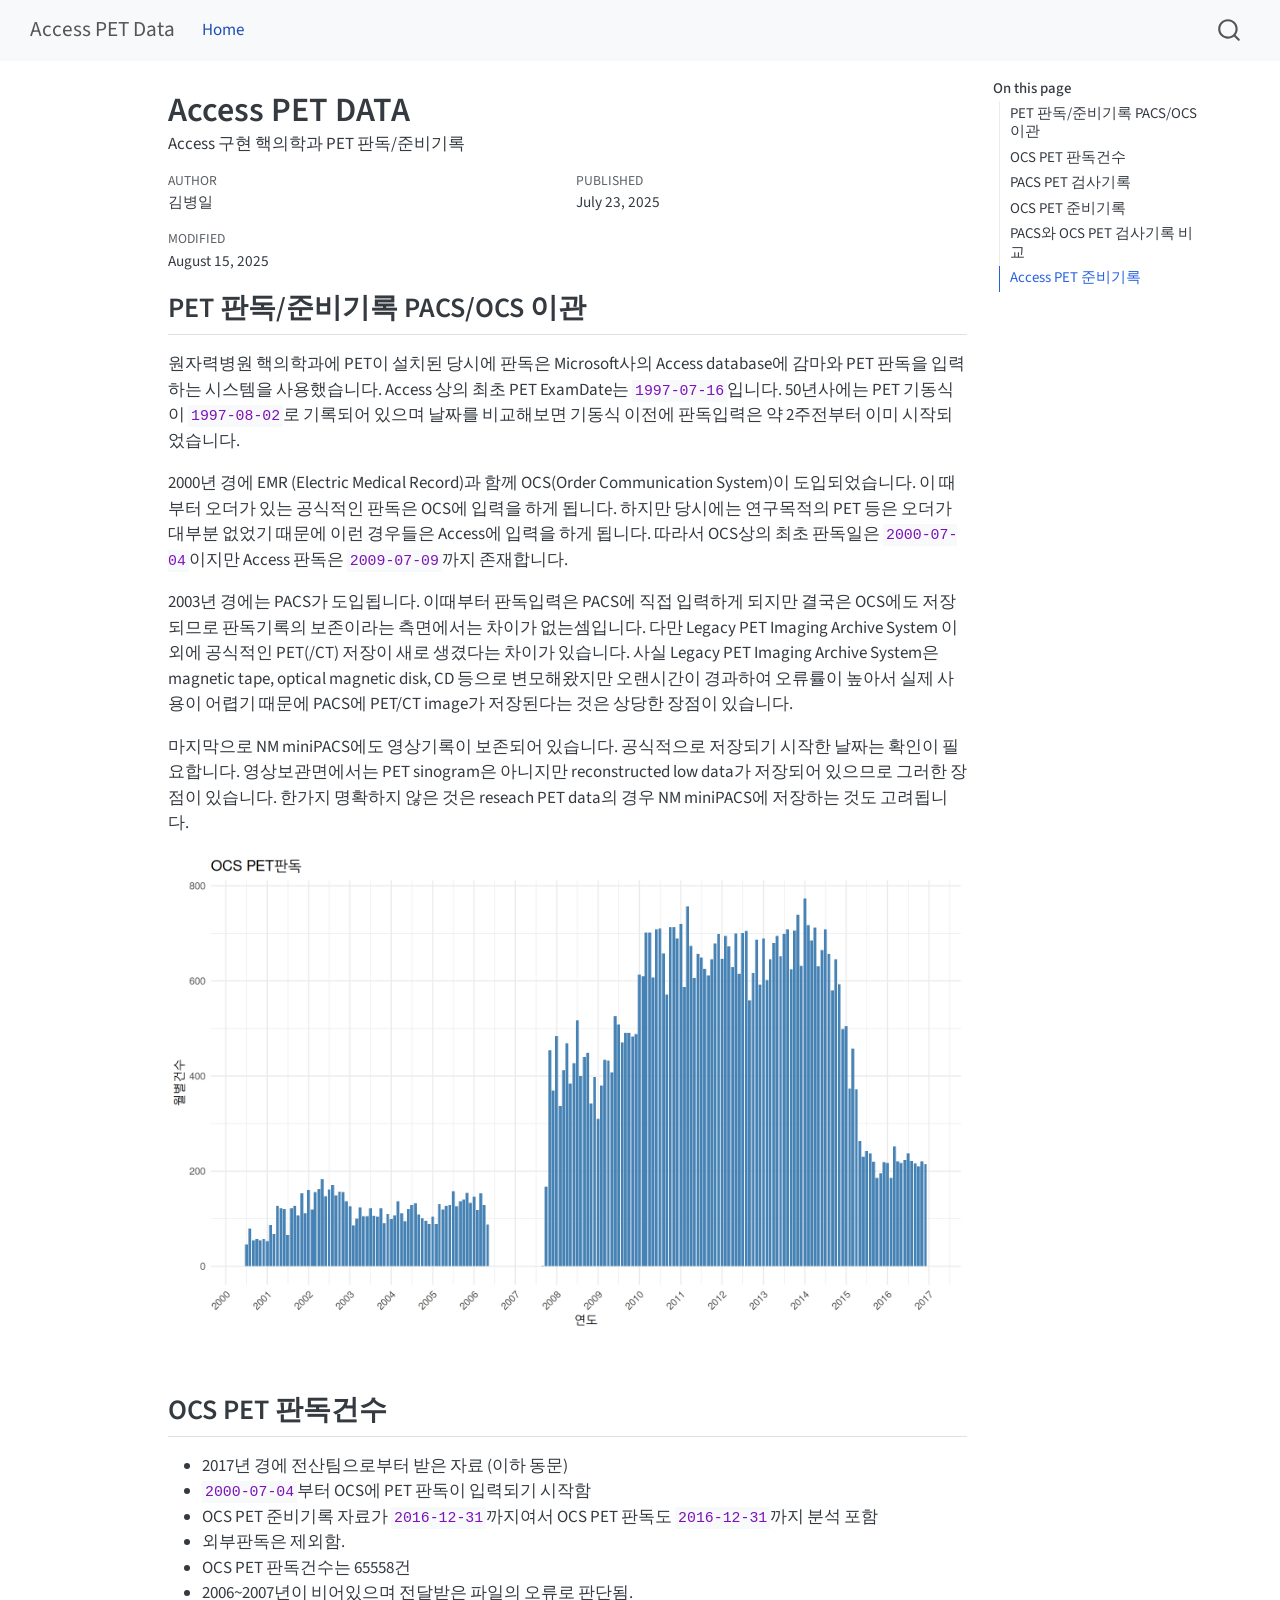
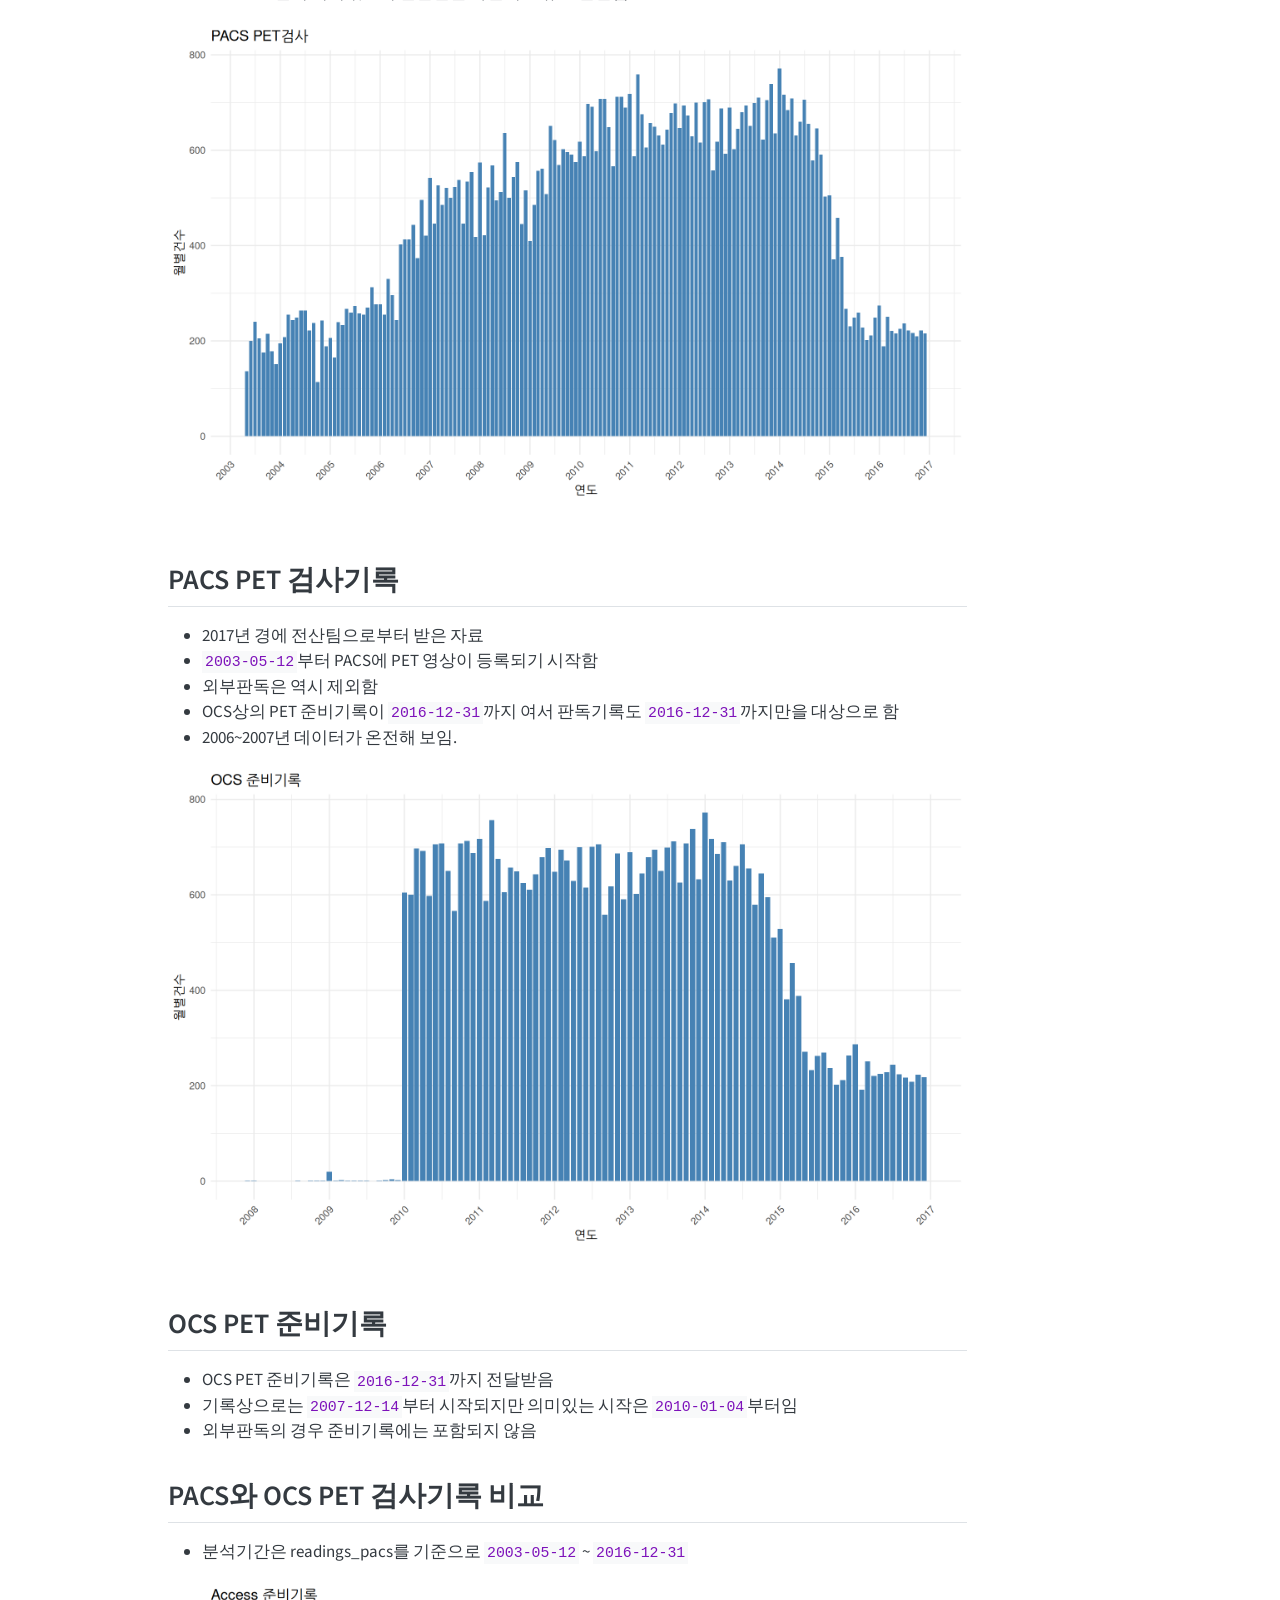
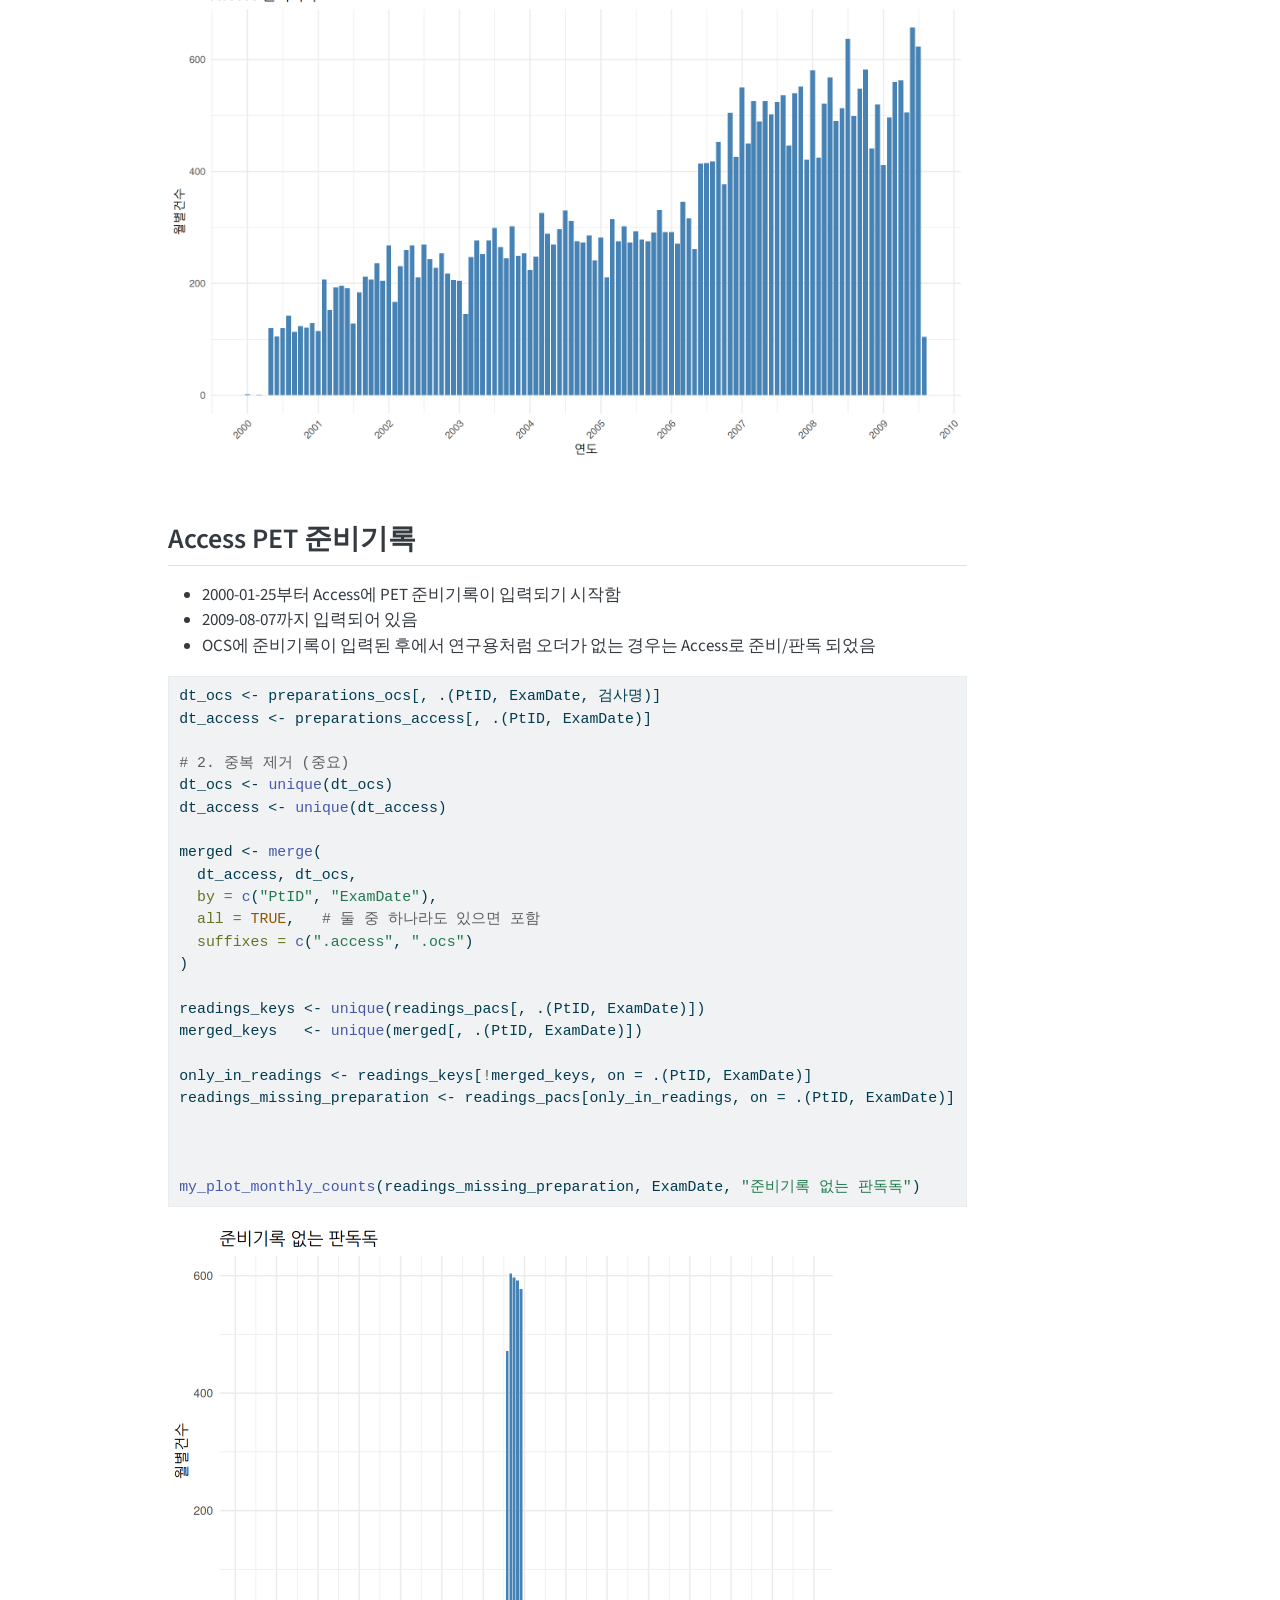
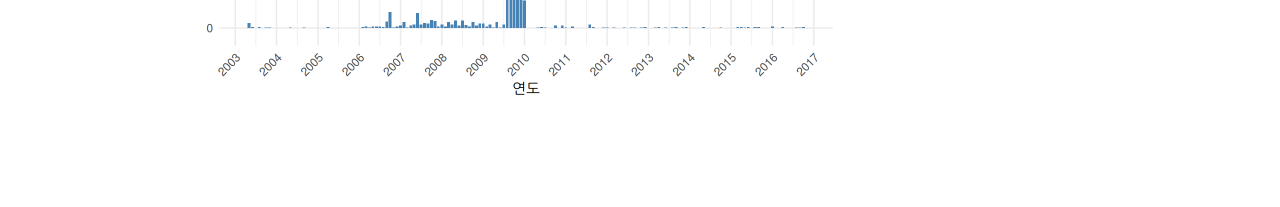
==== docs/index.html @ 3cc5d5ca "docs" ====
<!DOCTYPE html>
<html xmlns="http://www.w3.org/1999/xhtml" lang="en" xml:lang="en"><head>

<meta charset="utf-8">
<meta name="generator" content="quarto-1.7.32">

<meta name="viewport" content="width=device-width, initial-scale=1.0, user-scalable=yes">

<meta name="author" content="김병일">
<meta name="dcterms.date" content="2025-07-23">
<meta name="description" content="Access 구현 핵의학과 PET 판독/준비기록">

<title>Access PET DATA – Access PET Data</title>
<style>
code{white-space: pre-wrap;}
span.smallcaps{font-variant: small-caps;}
div.columns{display: flex; gap: min(4vw, 1.5em);}
div.column{flex: auto; overflow-x: auto;}
div.hanging-indent{margin-left: 1.5em; text-indent: -1.5em;}
ul.task-list{list-style: none;}
ul.task-list li input[type="checkbox"] {
  width: 0.8em;
  margin: 0 0.8em 0.2em -1em; /* quarto-specific, see https://github.com/quarto-dev/quarto-cli/issues/4556 */ 
  vertical-align: middle;
}
/* CSS for syntax highlighting */
html { -webkit-text-size-adjust: 100%; }
pre > code.sourceCode { white-space: pre; position: relative; }
pre > code.sourceCode > span { display: inline-block; line-height: 1.25; }
pre > code.sourceCode > span:empty { height: 1.2em; }
.sourceCode { overflow: visible; }
code.sourceCode > span { color: inherit; text-decoration: inherit; }
div.sourceCode { margin: 1em 0; }
pre.sourceCode { margin: 0; }
@media screen {
div.sourceCode { overflow: auto; }
}
@media print {
pre > code.sourceCode { white-space: pre-wrap; }
pre > code.sourceCode > span { text-indent: -5em; padding-left: 5em; }
}
pre.numberSource code
  { counter-reset: source-line 0; }
pre.numberSource code > span
  { position: relative; left: -4em; counter-increment: source-line; }
pre.numberSource code > span > a:first-child::before
  { content: counter(source-line);
    position: relative; left: -1em; text-align: right; vertical-align: baseline;
    border: none; display: inline-block;
    -webkit-touch-callout: none; -webkit-user-select: none;
    -khtml-user-select: none; -moz-user-select: none;
    -ms-user-select: none; user-select: none;
    padding: 0 4px; width: 4em;
  }
pre.numberSource { margin-left: 3em;  padding-left: 4px; }
div.sourceCode
  {   }
@media screen {
pre > code.sourceCode > span > a:first-child::before { text-decoration: underline; }
}
</style>


<script src="site_libs/quarto-nav/quarto-nav.js"></script>
<script src="site_libs/quarto-nav/headroom.min.js"></script>
<script src="site_libs/clipboard/clipboard.min.js"></script>
<script src="site_libs/quarto-search/autocomplete.umd.js"></script>
<script src="site_libs/quarto-search/fuse.min.js"></script>
<script src="site_libs/quarto-search/quarto-search.js"></script>
<meta name="quarto:offset" content="./">
<script src="site_libs/quarto-html/quarto.js" type="module"></script>
<script src="site_libs/quarto-html/tabsets/tabsets.js" type="module"></script>
<script src="site_libs/quarto-html/popper.min.js"></script>
<script src="site_libs/quarto-html/tippy.umd.min.js"></script>
<script src="site_libs/quarto-html/anchor.min.js"></script>
<link href="site_libs/quarto-html/tippy.css" rel="stylesheet">
<link href="site_libs/quarto-html/quarto-syntax-highlighting-37eea08aefeeee20ff55810ff984fec1.css" rel="stylesheet" id="quarto-text-highlighting-styles">
<script src="site_libs/bootstrap/bootstrap.min.js"></script>
<link href="site_libs/bootstrap/bootstrap-icons.css" rel="stylesheet">
<link href="site_libs/bootstrap/bootstrap-982b584ddbe2e4eb8abcc9b342571f64.min.css" rel="stylesheet" append-hash="true" id="quarto-bootstrap" data-mode="light">
<script id="quarto-search-options" type="application/json">{
  "location": "navbar",
  "copy-button": false,
  "collapse-after": 3,
  "panel-placement": "end",
  "type": "overlay",
  "limit": 50,
  "keyboard-shortcut": [
    "f",
    "/",
    "s"
  ],
  "show-item-context": false,
  "language": {
    "search-no-results-text": "No results",
    "search-matching-documents-text": "matching documents",
    "search-copy-link-title": "Copy link to search",
    "search-hide-matches-text": "Hide additional matches",
    "search-more-match-text": "more match in this document",
    "search-more-matches-text": "more matches in this document",
    "search-clear-button-title": "Clear",
    "search-text-placeholder": "",
    "search-detached-cancel-button-title": "Cancel",
    "search-submit-button-title": "Submit",
    "search-label": "Search"
  }
}</script>


<link rel="stylesheet" href="styles.css">
</head>

<body class="nav-fixed quarto-light">

<div id="quarto-search-results"></div>
  <header id="quarto-header" class="headroom fixed-top">
    <nav class="navbar navbar-expand-lg " data-bs-theme="dark">
      <div class="navbar-container container-fluid">
      <div class="navbar-brand-container mx-auto">
    <a class="navbar-brand" href="./index.html">
    <span class="navbar-title">Access PET Data</span>
    </a>
  </div>
            <div id="quarto-search" class="" title="Search"></div>
          <button class="navbar-toggler" type="button" data-bs-toggle="collapse" data-bs-target="#navbarCollapse" aria-controls="navbarCollapse" role="menu" aria-expanded="false" aria-label="Toggle navigation" onclick="if (window.quartoToggleHeadroom) { window.quartoToggleHeadroom(); }">
  <span class="navbar-toggler-icon"></span>
</button>
          <div class="collapse navbar-collapse" id="navbarCollapse">
            <ul class="navbar-nav navbar-nav-scroll me-auto">
  <li class="nav-item">
    <a class="nav-link active" href="./index.html" aria-current="page"> 
<span class="menu-text">Home</span></a>
  </li>  
</ul>
          </div> <!-- /navcollapse -->
            <div class="quarto-navbar-tools">
</div>
      </div> <!-- /container-fluid -->
    </nav>
</header>
<!-- content -->
<div id="quarto-content" class="quarto-container page-columns page-rows-contents page-layout-article page-navbar">
<!-- sidebar -->
<!-- margin-sidebar -->
    <div id="quarto-margin-sidebar" class="sidebar margin-sidebar">
        <nav id="TOC" role="doc-toc" class="toc-active">
    <h2 id="toc-title">On this page</h2>
   
  <ul>
  <li><a href="#pet-판독준비기록-pacsocs-이관" id="toc-pet-판독준비기록-pacsocs-이관" class="nav-link active" data-scroll-target="#pet-판독준비기록-pacsocs-이관">PET 판독/준비기록 PACS/OCS 이관</a></li>
  <li><a href="#ocs-pet-판독건수" id="toc-ocs-pet-판독건수" class="nav-link" data-scroll-target="#ocs-pet-판독건수">OCS PET 판독건수</a></li>
  <li><a href="#pacs-pet-검사기록" id="toc-pacs-pet-검사기록" class="nav-link" data-scroll-target="#pacs-pet-검사기록">PACS PET 검사기록</a></li>
  <li><a href="#ocs-pet-준비기록" id="toc-ocs-pet-준비기록" class="nav-link" data-scroll-target="#ocs-pet-준비기록">OCS PET 준비기록</a></li>
  <li><a href="#pacs와-ocs-pet-검사기록-비교" id="toc-pacs와-ocs-pet-검사기록-비교" class="nav-link" data-scroll-target="#pacs와-ocs-pet-검사기록-비교">PACS와 OCS PET 검사기록 비교</a></li>
  <li><a href="#access-pet-준비기록" id="toc-access-pet-준비기록" class="nav-link" data-scroll-target="#access-pet-준비기록">Access PET 준비기록</a></li>
  </ul>
</nav>
    </div>
<!-- main -->
<main class="content" id="quarto-document-content">

<header id="title-block-header" class="quarto-title-block default">
<div class="quarto-title">
<h1 class="title">Access PET DATA</h1>
</div>

<div>
  <div class="description">
    Access 구현 핵의학과 PET 판독/준비기록
  </div>
</div>


<div class="quarto-title-meta">

    <div>
    <div class="quarto-title-meta-heading">Author</div>
    <div class="quarto-title-meta-contents">
             <p>김병일 </p>
          </div>
  </div>
    
    <div>
    <div class="quarto-title-meta-heading">Published</div>
    <div class="quarto-title-meta-contents">
      <p class="date">July 23, 2025</p>
    </div>
  </div>
  
    <div>
    <div class="quarto-title-meta-heading">Modified</div>
    <div class="quarto-title-meta-contents">
      <p class="date-modified">August 15, 2025</p>
    </div>
  </div>
    
  </div>
  


</header>


<section id="pet-판독준비기록-pacsocs-이관" class="level2">
<h2 class="anchored" data-anchor-id="pet-판독준비기록-pacsocs-이관">PET 판독/준비기록 PACS/OCS 이관</h2>
<p>원자력병원 핵의학과에 PET이 설치된 당시에 판독은 Microsoft사의 Access database에 감마와 PET 판독을 입력하는 시스템을 사용했습니다. Access 상의 최초 PET ExamDate는 <code>1997-07-16</code>입니다. 50년사에는 PET 기동식이 <code>1997-08-02</code>로 기록되어 있으며 날짜를 비교해보면 기동식 이전에 판독입력은 약 2주전부터 이미 시작되었습니다.</p>
<p>2000년 경에 EMR (Electric Medical Record)과 함께 OCS(Order Communication System)이 도입되었습니다. 이 때부터 오더가 있는 공식적인 판독은 OCS에 입력을 하게 됩니다. 하지만 당시에는 연구목적의 PET 등은 오더가 대부분 없었기 때문에 이런 경우들은 Access에 입력을 하게 됩니다. 따라서 OCS상의 최초 판독일은 <code>2000-07-04</code>이지만 Access 판독은 <code>2009-07-09</code>까지 존재합니다.</p>
<p>2003년 경에는 PACS가 도입됩니다. 이때부터 판독입력은 PACS에 직접 입력하게 되지만 결국은 OCS에도 저장되므로 판독기록의 보존이라는 측면에서는 차이가 없는셈입니다. 다만 Legacy PET Imaging Archive System 이외에 공식적인 PET(/CT) 저장이 새로 생겼다는 차이가 있습니다. 사실 Legacy PET Imaging Archive System은 magnetic tape, optical magnetic disk, CD 등으로 변모해왔지만 오랜시간이 경과하여 오류률이 높아서 실제 사용이 어렵기 때문에 PACS에 PET/CT image가 저장된다는 것은 상당한 장점이 있습니다.</p>
<p>마지막으로 NM miniPACS에도 영상기록이 보존되어 있습니다. 공식적으로 저장되기 시작한 날짜는 확인이 필요합니다. 영상보관면에서는 PET sinogram은 아니지만 reconstructed low data가 저장되어 있으므로 그러한 장점이 있습니다. 한가지 명확하지 않은 것은 reseach PET data의 경우 NM miniPACS에 저장하는 것도 고려됩니다.</p>
<div class="cell">
<div class="cell-output-display">
<div>
<figure class="figure">
<p><img src="index_files/figure-html/ocs-pet-readings-1.png" class="img-fluid figure-img" width="960"></p>
</figure>
</div>
</div>
</div>
</section>
<section id="ocs-pet-판독건수" class="level2">
<h2 class="anchored" data-anchor-id="ocs-pet-판독건수">OCS PET 판독건수</h2>
<ul>
<li>2017년 경에 전산팀으로부터 받은 자료 (이하 동문)</li>
<li><code>2000-07-04</code>부터 OCS에 PET 판독이 입력되기 시작함</li>
<li>OCS PET 준비기록 자료가 <code>2016-12-31</code>까지여서 OCS PET 판독도 <code>2016-12-31</code>까지 분석 포함</li>
<li>외부판독은 제외함.</li>
<li>OCS PET 판독건수는 65558건</li>
<li>2006~2007년이 비어있으며 전달받은 파일의 오류로 판단됨.</li>
</ul>
<div class="cell">
<div class="cell-output-display">
<div>
<figure class="figure">
<p><img src="index_files/figure-html/pacs-pet-readings-1.png" class="img-fluid figure-img" width="960"></p>
</figure>
</div>
</div>
</div>
</section>
<section id="pacs-pet-검사기록" class="level2">
<h2 class="anchored" data-anchor-id="pacs-pet-검사기록">PACS PET 검사기록</h2>
<ul>
<li>2017년 경에 전산팀으로부터 받은 자료</li>
<li><code>2003-05-12</code>부터 PACS에 PET 영상이 등록되기 시작함</li>
<li>외부판독은 역시 제외함</li>
<li>OCS상의 PET 준비기록이 <code>2016-12-31</code>까지 여서 판독기록도 <code>2016-12-31</code>까지만을 대상으로 함</li>
<li>2006~2007년 데이터가 온전해 보임.</li>
</ul>
<div class="cell">
<div class="cell-output-display">
<div>
<figure class="figure">
<p><img src="index_files/figure-html/ocs-pet-preparations-1.png" class="img-fluid figure-img" width="960"></p>
</figure>
</div>
</div>
</div>
</section>
<section id="ocs-pet-준비기록" class="level2">
<h2 class="anchored" data-anchor-id="ocs-pet-준비기록">OCS PET 준비기록</h2>
<ul>
<li>OCS PET 준비기록은 <code>2016-12-31</code>까지 전달받음</li>
<li>기록상으로는 <code>2007-12-14</code>부터 시작되지만 의미있는 시작은 <code>2010-01-04</code>부터임</li>
<li>외부판독의 경우 준비기록에는 포함되지 않음</li>
</ul>
</section>
<section id="pacs와-ocs-pet-검사기록-비교" class="level2">
<h2 class="anchored" data-anchor-id="pacs와-ocs-pet-검사기록-비교">PACS와 OCS PET 검사기록 비교</h2>
<ul>
<li>분석기간은 readings_pacs를 기준으로 <code>2003-05-12</code> ~ <code>2016-12-31</code></li>
</ul>
<div class="cell">
<div class="cell-output-display">
<div>
<figure class="figure">
<p><img src="index_files/figure-html/access-pet-preparations-1.png" class="img-fluid figure-img" width="960"></p>
</figure>
</div>
</div>
</div>
</section>
<section id="access-pet-준비기록" class="level2">
<h2 class="anchored" data-anchor-id="access-pet-준비기록">Access PET 준비기록</h2>
<ul>
<li>2000-01-25부터 Access에 PET 준비기록이 입력되기 시작함</li>
<li>2009-08-07까지 입력되어 있음</li>
<li>OCS에 준비기록이 입력된 후에서 연구용처럼 오더가 없는 경우는 Access로 준비/판독 되었음</li>
</ul>
<div class="cell">
<div class="sourceCode cell-code" id="cb1"><pre class="sourceCode r code-with-copy"><code class="sourceCode r"><span id="cb1-1"><a href="#cb1-1" aria-hidden="true" tabindex="-1"></a>dt_ocs <span class="ot">&lt;-</span> preparations_ocs[, .(PtID, ExamDate, 검사명)]</span>
<span id="cb1-2"><a href="#cb1-2" aria-hidden="true" tabindex="-1"></a>dt_access <span class="ot">&lt;-</span> preparations_access[, .(PtID, ExamDate)]</span>
<span id="cb1-3"><a href="#cb1-3" aria-hidden="true" tabindex="-1"></a></span>
<span id="cb1-4"><a href="#cb1-4" aria-hidden="true" tabindex="-1"></a><span class="co"># 2. 중복 제거 (중요)</span></span>
<span id="cb1-5"><a href="#cb1-5" aria-hidden="true" tabindex="-1"></a>dt_ocs <span class="ot">&lt;-</span> <span class="fu">unique</span>(dt_ocs)</span>
<span id="cb1-6"><a href="#cb1-6" aria-hidden="true" tabindex="-1"></a>dt_access <span class="ot">&lt;-</span> <span class="fu">unique</span>(dt_access)</span>
<span id="cb1-7"><a href="#cb1-7" aria-hidden="true" tabindex="-1"></a></span>
<span id="cb1-8"><a href="#cb1-8" aria-hidden="true" tabindex="-1"></a>merged <span class="ot">&lt;-</span> <span class="fu">merge</span>(</span>
<span id="cb1-9"><a href="#cb1-9" aria-hidden="true" tabindex="-1"></a>  dt_access, dt_ocs,</span>
<span id="cb1-10"><a href="#cb1-10" aria-hidden="true" tabindex="-1"></a>  <span class="at">by =</span> <span class="fu">c</span>(<span class="st">"PtID"</span>, <span class="st">"ExamDate"</span>),</span>
<span id="cb1-11"><a href="#cb1-11" aria-hidden="true" tabindex="-1"></a>  <span class="at">all =</span> <span class="cn">TRUE</span>,   <span class="co"># 둘 중 하나라도 있으면 포함</span></span>
<span id="cb1-12"><a href="#cb1-12" aria-hidden="true" tabindex="-1"></a>  <span class="at">suffixes =</span> <span class="fu">c</span>(<span class="st">".access"</span>, <span class="st">".ocs"</span>)</span>
<span id="cb1-13"><a href="#cb1-13" aria-hidden="true" tabindex="-1"></a>)</span>
<span id="cb1-14"><a href="#cb1-14" aria-hidden="true" tabindex="-1"></a></span>
<span id="cb1-15"><a href="#cb1-15" aria-hidden="true" tabindex="-1"></a>readings_keys <span class="ot">&lt;-</span> <span class="fu">unique</span>(readings_pacs[, .(PtID, ExamDate)])</span>
<span id="cb1-16"><a href="#cb1-16" aria-hidden="true" tabindex="-1"></a>merged_keys   <span class="ot">&lt;-</span> <span class="fu">unique</span>(merged[, .(PtID, ExamDate)])</span>
<span id="cb1-17"><a href="#cb1-17" aria-hidden="true" tabindex="-1"></a></span>
<span id="cb1-18"><a href="#cb1-18" aria-hidden="true" tabindex="-1"></a>only_in_readings <span class="ot">&lt;-</span> readings_keys[<span class="sc">!</span>merged_keys, on <span class="ot">=</span> .(PtID, ExamDate)]</span>
<span id="cb1-19"><a href="#cb1-19" aria-hidden="true" tabindex="-1"></a>readings_missing_preparation <span class="ot">&lt;-</span> readings_pacs[only_in_readings, on <span class="ot">=</span> .(PtID, ExamDate)]</span>
<span id="cb1-20"><a href="#cb1-20" aria-hidden="true" tabindex="-1"></a></span>
<span id="cb1-21"><a href="#cb1-21" aria-hidden="true" tabindex="-1"></a></span>
<span id="cb1-22"><a href="#cb1-22" aria-hidden="true" tabindex="-1"></a></span>
<span id="cb1-23"><a href="#cb1-23" aria-hidden="true" tabindex="-1"></a><span class="fu">my_plot_monthly_counts</span>(readings_missing_preparation, ExamDate, <span class="st">"준비기록 없는 판독독"</span>)</span></code><button title="Copy to Clipboard" class="code-copy-button"><i class="bi"></i></button></pre></div>
<div class="cell-output-display">
<div>
<figure class="figure">
<p><img src="index_files/figure-html/access_ocs-1.png" class="img-fluid figure-img" width="672"></p>
</figure>
</div>
</div>
</div>


</section>

</main> <!-- /main -->
<script src="https://utteranc.es/client.js" repo="BenKorea/utterances-comments" issue-term="pathname" theme="preferred-color-scheme" crossorigin="anonymous" async="">
</script>
<script id="quarto-html-after-body" type="application/javascript">
  window.document.addEventListener("DOMContentLoaded", function (event) {
    const icon = "";
    const anchorJS = new window.AnchorJS();
    anchorJS.options = {
      placement: 'right',
      icon: icon
    };
    anchorJS.add('.anchored');
    const isCodeAnnotation = (el) => {
      for (const clz of el.classList) {
        if (clz.startsWith('code-annotation-')) {                     
          return true;
        }
      }
      return false;
    }
    const onCopySuccess = function(e) {
      // button target
      const button = e.trigger;
      // don't keep focus
      button.blur();
      // flash "checked"
      button.classList.add('code-copy-button-checked');
      var currentTitle = button.getAttribute("title");
      button.setAttribute("title", "Copied!");
      let tooltip;
      if (window.bootstrap) {
        button.setAttribute("data-bs-toggle", "tooltip");
        button.setAttribute("data-bs-placement", "left");
        button.setAttribute("data-bs-title", "Copied!");
        tooltip = new bootstrap.Tooltip(button, 
          { trigger: "manual", 
            customClass: "code-copy-button-tooltip",
            offset: [0, -8]});
        tooltip.show();    
      }
      setTimeout(function() {
        if (tooltip) {
          tooltip.hide();
          button.removeAttribute("data-bs-title");
          button.removeAttribute("data-bs-toggle");
          button.removeAttribute("data-bs-placement");
        }
        button.setAttribute("title", currentTitle);
        button.classList.remove('code-copy-button-checked');
      }, 1000);
      // clear code selection
      e.clearSelection();
    }
    const getTextToCopy = function(trigger) {
        const codeEl = trigger.previousElementSibling.cloneNode(true);
        for (const childEl of codeEl.children) {
          if (isCodeAnnotation(childEl)) {
            childEl.remove();
          }
        }
        return codeEl.innerText;
    }
    const clipboard = new window.ClipboardJS('.code-copy-button:not([data-in-quarto-modal])', {
      text: getTextToCopy
    });
    clipboard.on('success', onCopySuccess);
    if (window.document.getElementById('quarto-embedded-source-code-modal')) {
      const clipboardModal = new window.ClipboardJS('.code-copy-button[data-in-quarto-modal]', {
        text: getTextToCopy,
        container: window.document.getElementById('quarto-embedded-source-code-modal')
      });
      clipboardModal.on('success', onCopySuccess);
    }
      var localhostRegex = new RegExp(/^(?:http|https):\/\/localhost\:?[0-9]*\//);
      var mailtoRegex = new RegExp(/^mailto:/);
        var filterRegex = new RegExp('/' + window.location.host + '/');
      var isInternal = (href) => {
          return filterRegex.test(href) || localhostRegex.test(href) || mailtoRegex.test(href);
      }
      // Inspect non-navigation links and adorn them if external
     var links = window.document.querySelectorAll('a[href]:not(.nav-link):not(.navbar-brand):not(.toc-action):not(.sidebar-link):not(.sidebar-item-toggle):not(.pagination-link):not(.no-external):not([aria-hidden]):not(.dropdown-item):not(.quarto-navigation-tool):not(.about-link)');
      for (var i=0; i<links.length; i++) {
        const link = links[i];
        if (!isInternal(link.href)) {
          // undo the damage that might have been done by quarto-nav.js in the case of
          // links that we want to consider external
          if (link.dataset.originalHref !== undefined) {
            link.href = link.dataset.originalHref;
          }
        }
      }
    function tippyHover(el, contentFn, onTriggerFn, onUntriggerFn) {
      const config = {
        allowHTML: true,
        maxWidth: 500,
        delay: 100,
        arrow: false,
        appendTo: function(el) {
            return el.parentElement;
        },
        interactive: true,
        interactiveBorder: 10,
        theme: 'quarto',
        placement: 'bottom-start',
      };
      if (contentFn) {
        config.content = contentFn;
      }
      if (onTriggerFn) {
        config.onTrigger = onTriggerFn;
      }
      if (onUntriggerFn) {
        config.onUntrigger = onUntriggerFn;
      }
      window.tippy(el, config); 
    }
    const noterefs = window.document.querySelectorAll('a[role="doc-noteref"]');
    for (var i=0; i<noterefs.length; i++) {
      const ref = noterefs[i];
      tippyHover(ref, function() {
        // use id or data attribute instead here
        let href = ref.getAttribute('data-footnote-href') || ref.getAttribute('href');
        try { href = new URL(href).hash; } catch {}
        const id = href.replace(/^#\/?/, "");
        const note = window.document.getElementById(id);
        if (note) {
          return note.innerHTML;
        } else {
          return "";
        }
      });
    }
    const xrefs = window.document.querySelectorAll('a.quarto-xref');
    const processXRef = (id, note) => {
      // Strip column container classes
      const stripColumnClz = (el) => {
        el.classList.remove("page-full", "page-columns");
        if (el.children) {
          for (const child of el.children) {
            stripColumnClz(child);
          }
        }
      }
      stripColumnClz(note)
      if (id === null || id.startsWith('sec-')) {
        // Special case sections, only their first couple elements
        const container = document.createElement("div");
        if (note.children && note.children.length > 2) {
          container.appendChild(note.children[0].cloneNode(true));
          for (let i = 1; i < note.children.length; i++) {
            const child = note.children[i];
            if (child.tagName === "P" && child.innerText === "") {
              continue;
            } else {
              container.appendChild(child.cloneNode(true));
              break;
            }
          }
          if (window.Quarto?.typesetMath) {
            window.Quarto.typesetMath(container);
          }
          return container.innerHTML
        } else {
          if (window.Quarto?.typesetMath) {
            window.Quarto.typesetMath(note);
          }
          return note.innerHTML;
        }
      } else {
        // Remove any anchor links if they are present
        const anchorLink = note.querySelector('a.anchorjs-link');
        if (anchorLink) {
          anchorLink.remove();
        }
        if (window.Quarto?.typesetMath) {
          window.Quarto.typesetMath(note);
        }
        if (note.classList.contains("callout")) {
          return note.outerHTML;
        } else {
          return note.innerHTML;
        }
      }
    }
    for (var i=0; i<xrefs.length; i++) {
      const xref = xrefs[i];
      tippyHover(xref, undefined, function(instance) {
        instance.disable();
        let url = xref.getAttribute('href');
        let hash = undefined; 
        if (url.startsWith('#')) {
          hash = url;
        } else {
          try { hash = new URL(url).hash; } catch {}
        }
        if (hash) {
          const id = hash.replace(/^#\/?/, "");
          const note = window.document.getElementById(id);
          if (note !== null) {
            try {
              const html = processXRef(id, note.cloneNode(true));
              instance.setContent(html);
            } finally {
              instance.enable();
              instance.show();
            }
          } else {
            // See if we can fetch this
            fetch(url.split('#')[0])
            .then(res => res.text())
            .then(html => {
              const parser = new DOMParser();
              const htmlDoc = parser.parseFromString(html, "text/html");
              const note = htmlDoc.getElementById(id);
              if (note !== null) {
                const html = processXRef(id, note);
                instance.setContent(html);
              } 
            }).finally(() => {
              instance.enable();
              instance.show();
            });
          }
        } else {
          // See if we can fetch a full url (with no hash to target)
          // This is a special case and we should probably do some content thinning / targeting
          fetch(url)
          .then(res => res.text())
          .then(html => {
            const parser = new DOMParser();
            const htmlDoc = parser.parseFromString(html, "text/html");
            const note = htmlDoc.querySelector('main.content');
            if (note !== null) {
              // This should only happen for chapter cross references
              // (since there is no id in the URL)
              // remove the first header
              if (note.children.length > 0 && note.children[0].tagName === "HEADER") {
                note.children[0].remove();
              }
              const html = processXRef(null, note);
              instance.setContent(html);
            } 
          }).finally(() => {
            instance.enable();
            instance.show();
          });
        }
      }, function(instance) {
      });
    }
        let selectedAnnoteEl;
        const selectorForAnnotation = ( cell, annotation) => {
          let cellAttr = 'data-code-cell="' + cell + '"';
          let lineAttr = 'data-code-annotation="' +  annotation + '"';
          const selector = 'span[' + cellAttr + '][' + lineAttr + ']';
          return selector;
        }
        const selectCodeLines = (annoteEl) => {
          const doc = window.document;
          const targetCell = annoteEl.getAttribute("data-target-cell");
          const targetAnnotation = annoteEl.getAttribute("data-target-annotation");
          const annoteSpan = window.document.querySelector(selectorForAnnotation(targetCell, targetAnnotation));
          const lines = annoteSpan.getAttribute("data-code-lines").split(",");
          const lineIds = lines.map((line) => {
            return targetCell + "-" + line;
          })
          let top = null;
          let height = null;
          let parent = null;
          if (lineIds.length > 0) {
              //compute the position of the single el (top and bottom and make a div)
              const el = window.document.getElementById(lineIds[0]);
              top = el.offsetTop;
              height = el.offsetHeight;
              parent = el.parentElement.parentElement;
            if (lineIds.length > 1) {
              const lastEl = window.document.getElementById(lineIds[lineIds.length - 1]);
              const bottom = lastEl.offsetTop + lastEl.offsetHeight;
              height = bottom - top;
            }
            if (top !== null && height !== null && parent !== null) {
              // cook up a div (if necessary) and position it 
              let div = window.document.getElementById("code-annotation-line-highlight");
              if (div === null) {
                div = window.document.createElement("div");
                div.setAttribute("id", "code-annotation-line-highlight");
                div.style.position = 'absolute';
                parent.appendChild(div);
              }
              div.style.top = top - 2 + "px";
              div.style.height = height + 4 + "px";
              div.style.left = 0;
              let gutterDiv = window.document.getElementById("code-annotation-line-highlight-gutter");
              if (gutterDiv === null) {
                gutterDiv = window.document.createElement("div");
                gutterDiv.setAttribute("id", "code-annotation-line-highlight-gutter");
                gutterDiv.style.position = 'absolute';
                const codeCell = window.document.getElementById(targetCell);
                const gutter = codeCell.querySelector('.code-annotation-gutter');
                gutter.appendChild(gutterDiv);
              }
              gutterDiv.style.top = top - 2 + "px";
              gutterDiv.style.height = height + 4 + "px";
            }
            selectedAnnoteEl = annoteEl;
          }
        };
        const unselectCodeLines = () => {
          const elementsIds = ["code-annotation-line-highlight", "code-annotation-line-highlight-gutter"];
          elementsIds.forEach((elId) => {
            const div = window.document.getElementById(elId);
            if (div) {
              div.remove();
            }
          });
          selectedAnnoteEl = undefined;
        };
          // Handle positioning of the toggle
      window.addEventListener(
        "resize",
        throttle(() => {
          elRect = undefined;
          if (selectedAnnoteEl) {
            selectCodeLines(selectedAnnoteEl);
          }
        }, 10)
      );
      function throttle(fn, ms) {
      let throttle = false;
      let timer;
        return (...args) => {
          if(!throttle) { // first call gets through
              fn.apply(this, args);
              throttle = true;
          } else { // all the others get throttled
              if(timer) clearTimeout(timer); // cancel #2
              timer = setTimeout(() => {
                fn.apply(this, args);
                timer = throttle = false;
              }, ms);
          }
        };
      }
        // Attach click handler to the DT
        const annoteDls = window.document.querySelectorAll('dt[data-target-cell]');
        for (const annoteDlNode of annoteDls) {
          annoteDlNode.addEventListener('click', (event) => {
            const clickedEl = event.target;
            if (clickedEl !== selectedAnnoteEl) {
              unselectCodeLines();
              const activeEl = window.document.querySelector('dt[data-target-cell].code-annotation-active');
              if (activeEl) {
                activeEl.classList.remove('code-annotation-active');
              }
              selectCodeLines(clickedEl);
              clickedEl.classList.add('code-annotation-active');
            } else {
              // Unselect the line
              unselectCodeLines();
              clickedEl.classList.remove('code-annotation-active');
            }
          });
        }
    const findCites = (el) => {
      const parentEl = el.parentElement;
      if (parentEl) {
        const cites = parentEl.dataset.cites;
        if (cites) {
          return {
            el,
            cites: cites.split(' ')
          };
        } else {
          return findCites(el.parentElement)
        }
      } else {
        return undefined;
      }
    };
    var bibliorefs = window.document.querySelectorAll('a[role="doc-biblioref"]');
    for (var i=0; i<bibliorefs.length; i++) {
      const ref = bibliorefs[i];
      const citeInfo = findCites(ref);
      if (citeInfo) {
        tippyHover(citeInfo.el, function() {
          var popup = window.document.createElement('div');
          citeInfo.cites.forEach(function(cite) {
            var citeDiv = window.document.createElement('div');
            citeDiv.classList.add('hanging-indent');
            citeDiv.classList.add('csl-entry');
            var biblioDiv = window.document.getElementById('ref-' + cite);
            if (biblioDiv) {
              citeDiv.innerHTML = biblioDiv.innerHTML;
            }
            popup.appendChild(citeDiv);
          });
          return popup.innerHTML;
        });
      }
    }
  });
  </script>
</div> <!-- /content -->




</body></html>
---- docs/site_libs/quarto-html/tippy.css ----
.tippy-box[data-animation=fade][data-state=hidden]{opacity:0}[data-tippy-root]{max-width:calc(100vw - 10px)}.tippy-box{position:relative;background-color:#333;color:#fff;border-radius:4px;font-size:14px;line-height:1.4;white-space:normal;outline:0;transition-property:transform,visibility,opacity}.tippy-box[data-placement^=top]>.tippy-arrow{bottom:0}.tippy-box[data-placement^=top]>.tippy-arrow:before{bottom:-7px;left:0;border-width:8px 8px 0;border-top-color:initial;transform-origin:center top}.tippy-box[data-placement^=bottom]>.tippy-arrow{top:0}.tippy-box[data-placement^=bottom]>.tippy-arrow:before{top:-7px;left:0;border-width:0 8px 8px;border-bottom-color:initial;transform-origin:center bottom}.tippy-box[data-placement^=left]>.tippy-arrow{right:0}.tippy-box[data-placement^=left]>.tippy-arrow:before{border-width:8px 0 8px 8px;border-left-color:initial;right:-7px;transform-origin:center left}.tippy-box[data-placement^=right]>.tippy-arrow{left:0}.tippy-box[data-placement^=right]>.tippy-arrow:before{left:-7px;border-width:8px 8px 8px 0;border-right-color:initial;transform-origin:center right}.tippy-box[data-inertia][data-state=visible]{transition-timing-function:cubic-bezier(.54,1.5,.38,1.11)}.tippy-arrow{width:16px;height:16px;color:#333}.tippy-arrow:before{content:"";position:absolute;border-color:transparent;border-style:solid}.tippy-content{position:relative;padding:5px 9px;z-index:1}
---- docs/site_libs/quarto-html/quarto-syntax-highlighting-37eea08aefeeee20ff55810ff984fec1.css ----
/* quarto syntax highlight colors */
:root {
  --quarto-hl-ot-color: #003B4F;
  --quarto-hl-at-color: #657422;
  --quarto-hl-ss-color: #20794D;
  --quarto-hl-an-color: #5E5E5E;
  --quarto-hl-fu-color: #4758AB;
  --quarto-hl-st-color: #20794D;
  --quarto-hl-cf-color: #003B4F;
  --quarto-hl-op-color: #5E5E5E;
  --quarto-hl-er-color: #AD0000;
  --quarto-hl-bn-color: #AD0000;
  --quarto-hl-al-color: #AD0000;
  --quarto-hl-va-color: #111111;
  --quarto-hl-bu-color: inherit;
  --quarto-hl-ex-color: inherit;
  --quarto-hl-pp-color: #AD0000;
  --quarto-hl-in-color: #5E5E5E;
  --quarto-hl-vs-color: #20794D;
  --quarto-hl-wa-color: #5E5E5E;
  --quarto-hl-do-color: #5E5E5E;
  --quarto-hl-im-color: #00769E;
  --quarto-hl-ch-color: #20794D;
  --quarto-hl-dt-color: #AD0000;
  --quarto-hl-fl-color: #AD0000;
  --quarto-hl-co-color: #5E5E5E;
  --quarto-hl-cv-color: #5E5E5E;
  --quarto-hl-cn-color: #8f5902;
  --quarto-hl-sc-color: #5E5E5E;
  --quarto-hl-dv-color: #AD0000;
  --quarto-hl-kw-color: #003B4F;
}

/* other quarto variables */
:root {
  --quarto-font-monospace: SFMono-Regular, Menlo, Monaco, Consolas, "Liberation Mono", "Courier New", monospace;
}

/* syntax highlight based on Pandoc's rules */
pre > code.sourceCode > span {
  color: #003B4F;
}

code.sourceCode > span {
  color: #003B4F;
}

div.sourceCode,
div.sourceCode pre.sourceCode {
  color: #003B4F;
}

/* Normal */
code span {
  color: #003B4F;
}

/* Alert */
code span.al {
  color: #AD0000;
  font-style: inherit;
}

/* Annotation */
code span.an {
  color: #5E5E5E;
  font-style: inherit;
}

/* Attribute */
code span.at {
  color: #657422;
  font-style: inherit;
}

/* BaseN */
code span.bn {
  color: #AD0000;
  font-style: inherit;
}

/* BuiltIn */
code span.bu {
  font-style: inherit;
}

/* ControlFlow */
code span.cf {
  color: #003B4F;
  font-weight: bold;
  font-style: inherit;
}

/* Char */
code span.ch {
  color: #20794D;
  font-style: inherit;
}

/* Constant */
code span.cn {
  color: #8f5902;
  font-style: inherit;
}

/* Comment */
code span.co {
  color: #5E5E5E;
  font-style: inherit;
}

/* CommentVar */
code span.cv {
  color: #5E5E5E;
  font-style: italic;
}

/* Documentation */
code span.do {
  color: #5E5E5E;
  font-style: italic;
}

/* DataType */
code span.dt {
  color: #AD0000;
  font-style: inherit;
}

/* DecVal */
code span.dv {
  color: #AD0000;
  font-style: inherit;
}

/* Error */
code span.er {
  color: #AD0000;
  font-style: inherit;
}

/* Extension */
code span.ex {
  font-style: inherit;
}

/* Float */
code span.fl {
  color: #AD0000;
  font-style: inherit;
}

/* Function */
code span.fu {
  color: #4758AB;
  font-style: inherit;
}

/* Import */
code span.im {
  color: #00769E;
  font-style: inherit;
}

/* Information */
code span.in {
  color: #5E5E5E;
  font-style: inherit;
}

/* Keyword */
code span.kw {
  color: #003B4F;
  font-weight: bold;
  font-style: inherit;
}

/* Operator */
code span.op {
  color: #5E5E5E;
  font-style: inherit;
}

/* Other */
code span.ot {
  color: #003B4F;
  font-style: inherit;
}

/* Preprocessor */
code span.pp {
  color: #AD0000;
  font-style: inherit;
}

/* SpecialChar */
code span.sc {
  color: #5E5E5E;
  font-style: inherit;
}

/* SpecialString */
code span.ss {
  color: #20794D;
  font-style: inherit;
}

/* String */
code span.st {
  color: #20794D;
  font-style: inherit;
}

/* Variable */
code span.va {
  color: #111111;
  font-style: inherit;
}

/* VerbatimString */
code span.vs {
  color: #20794D;
  font-style: inherit;
}

/* Warning */
code span.wa {
  color: #5E5E5E;
  font-style: italic;
}

.prevent-inlining {
  content: "</";
}

/*# sourceMappingURL=27d3d809615f7771493d095567f04340.css.map */
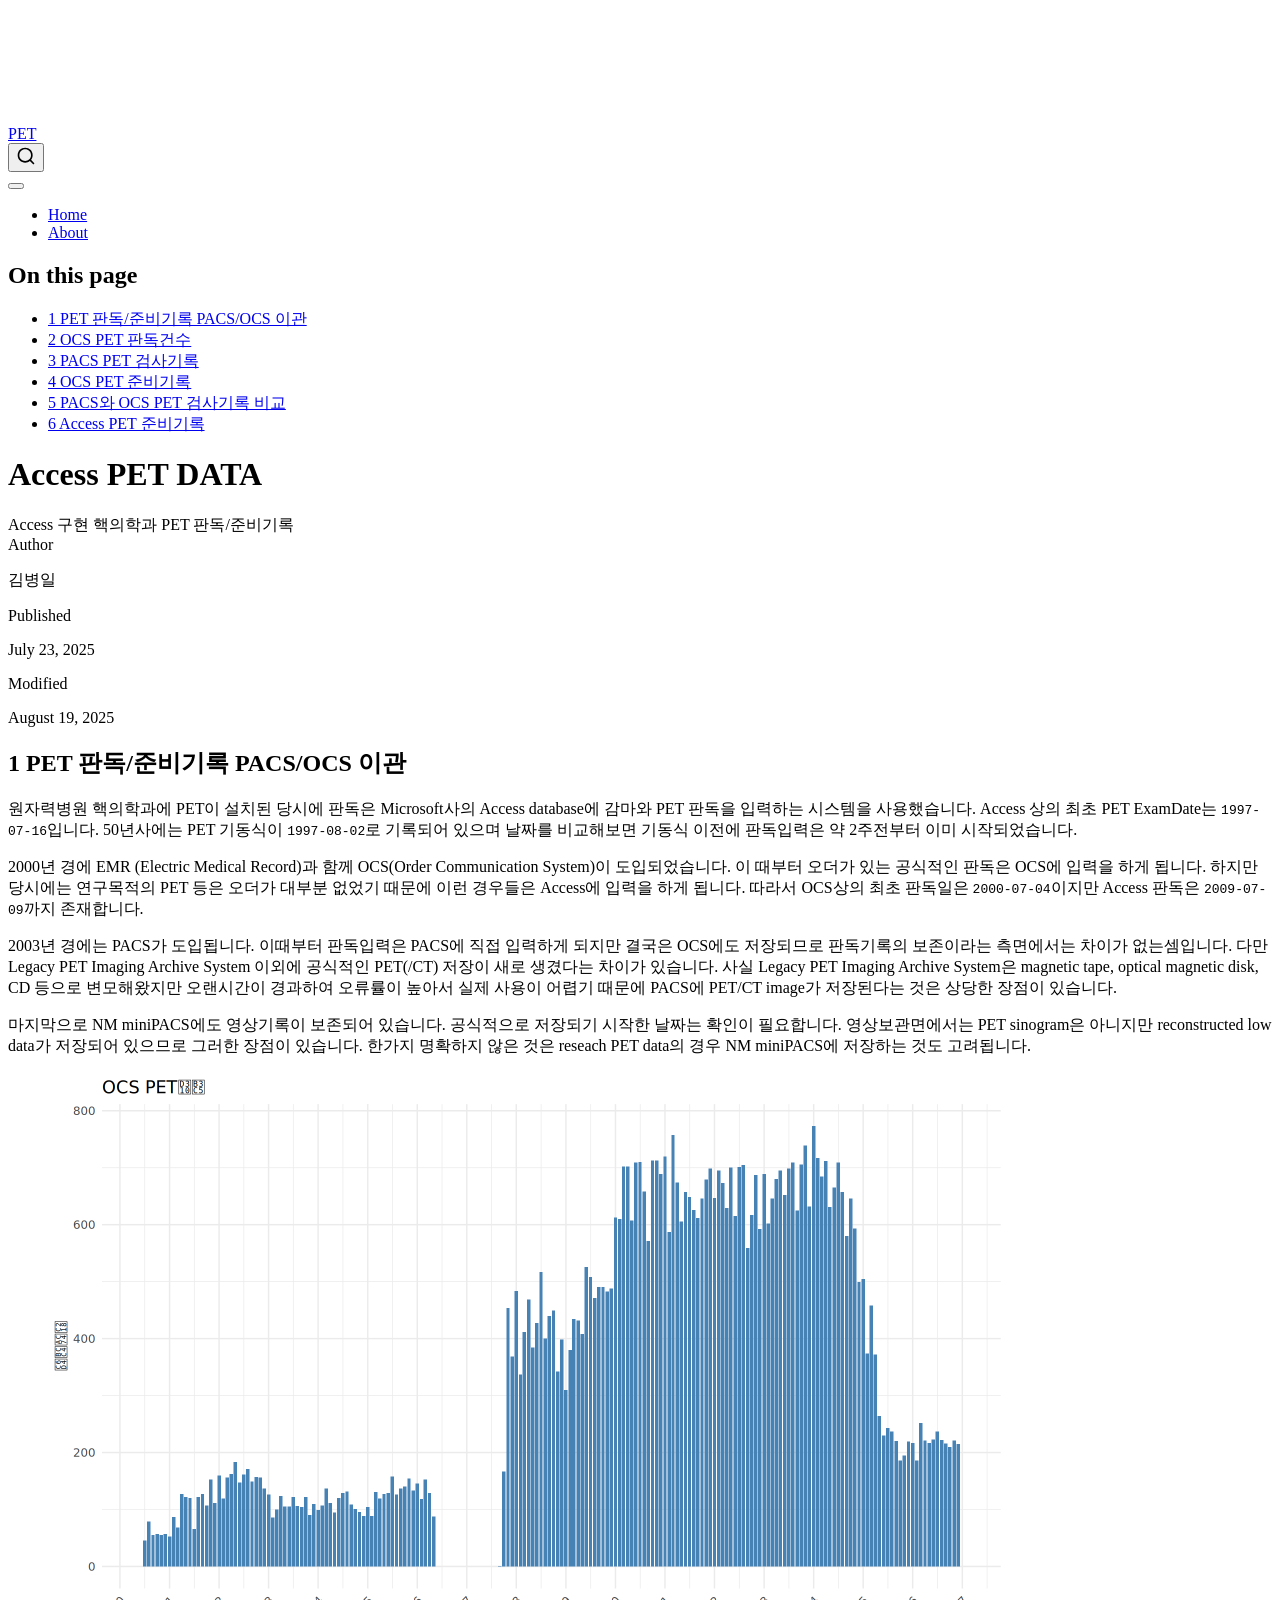
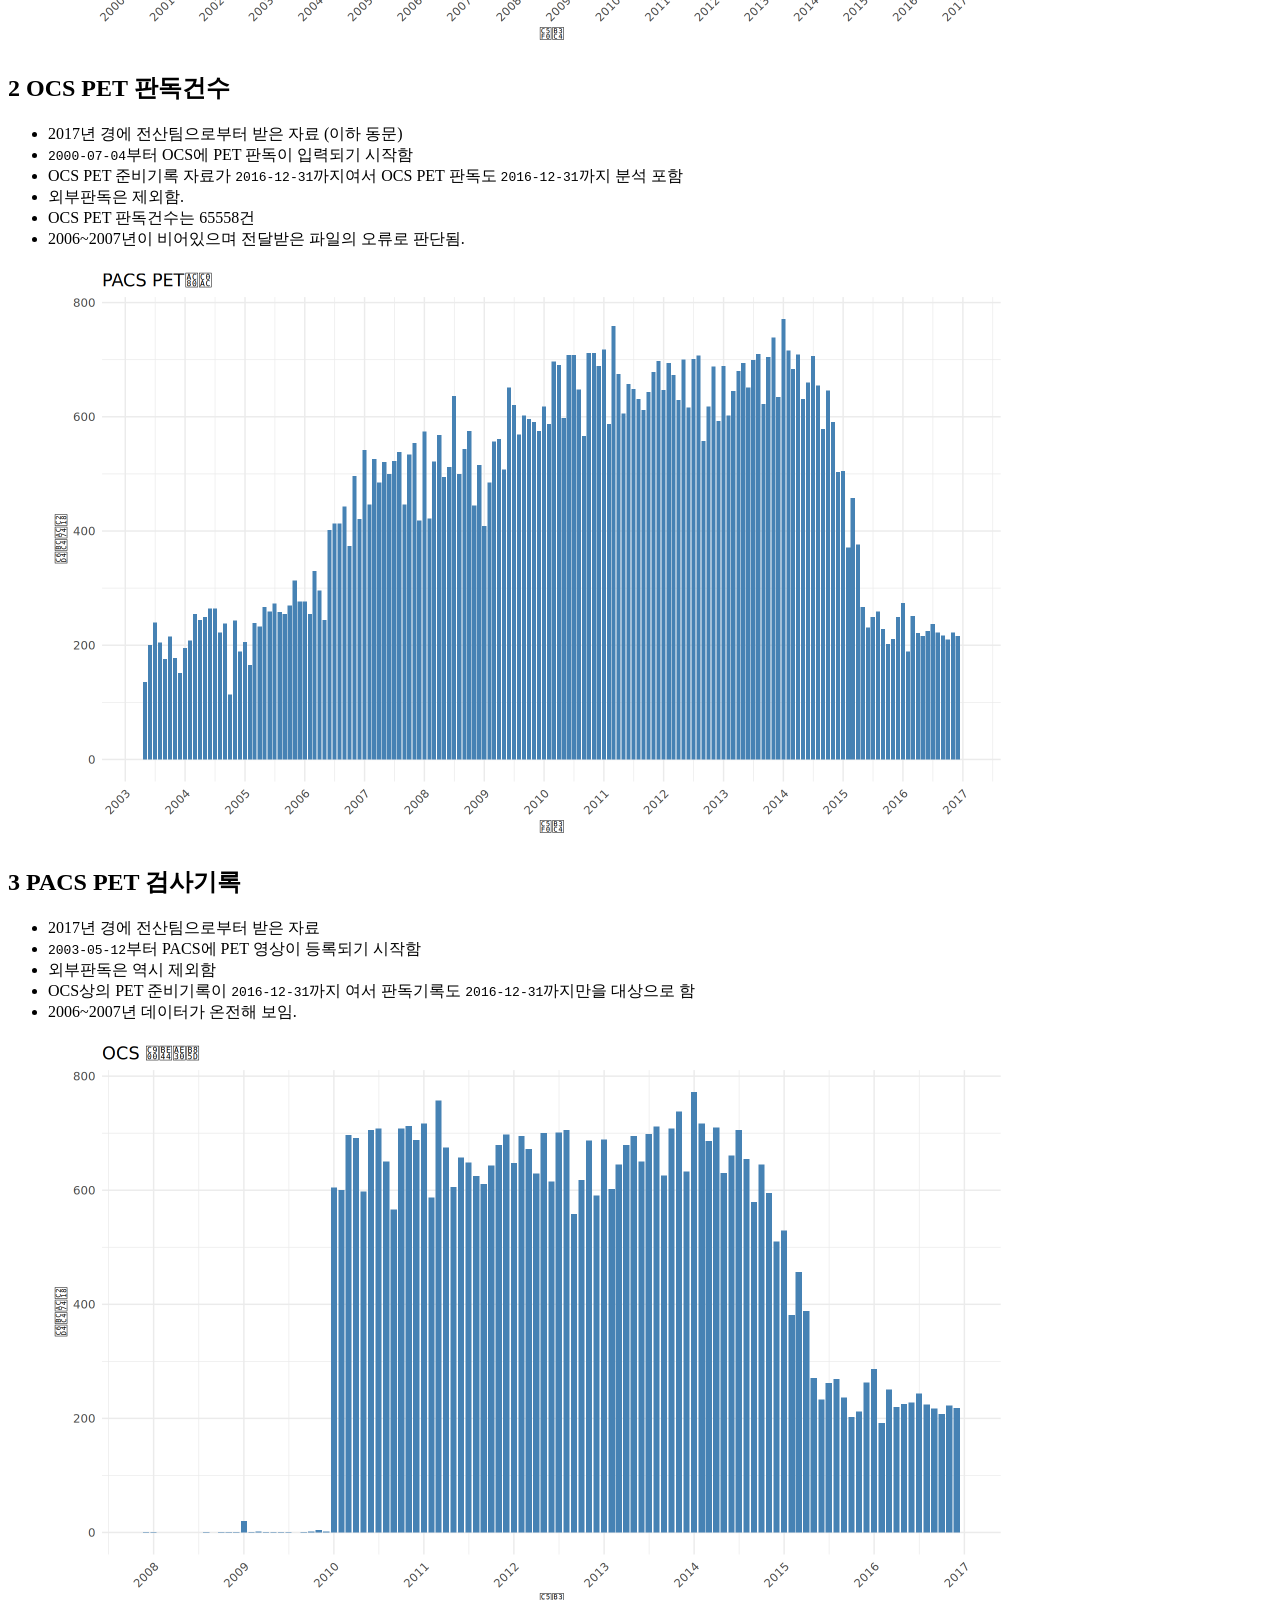
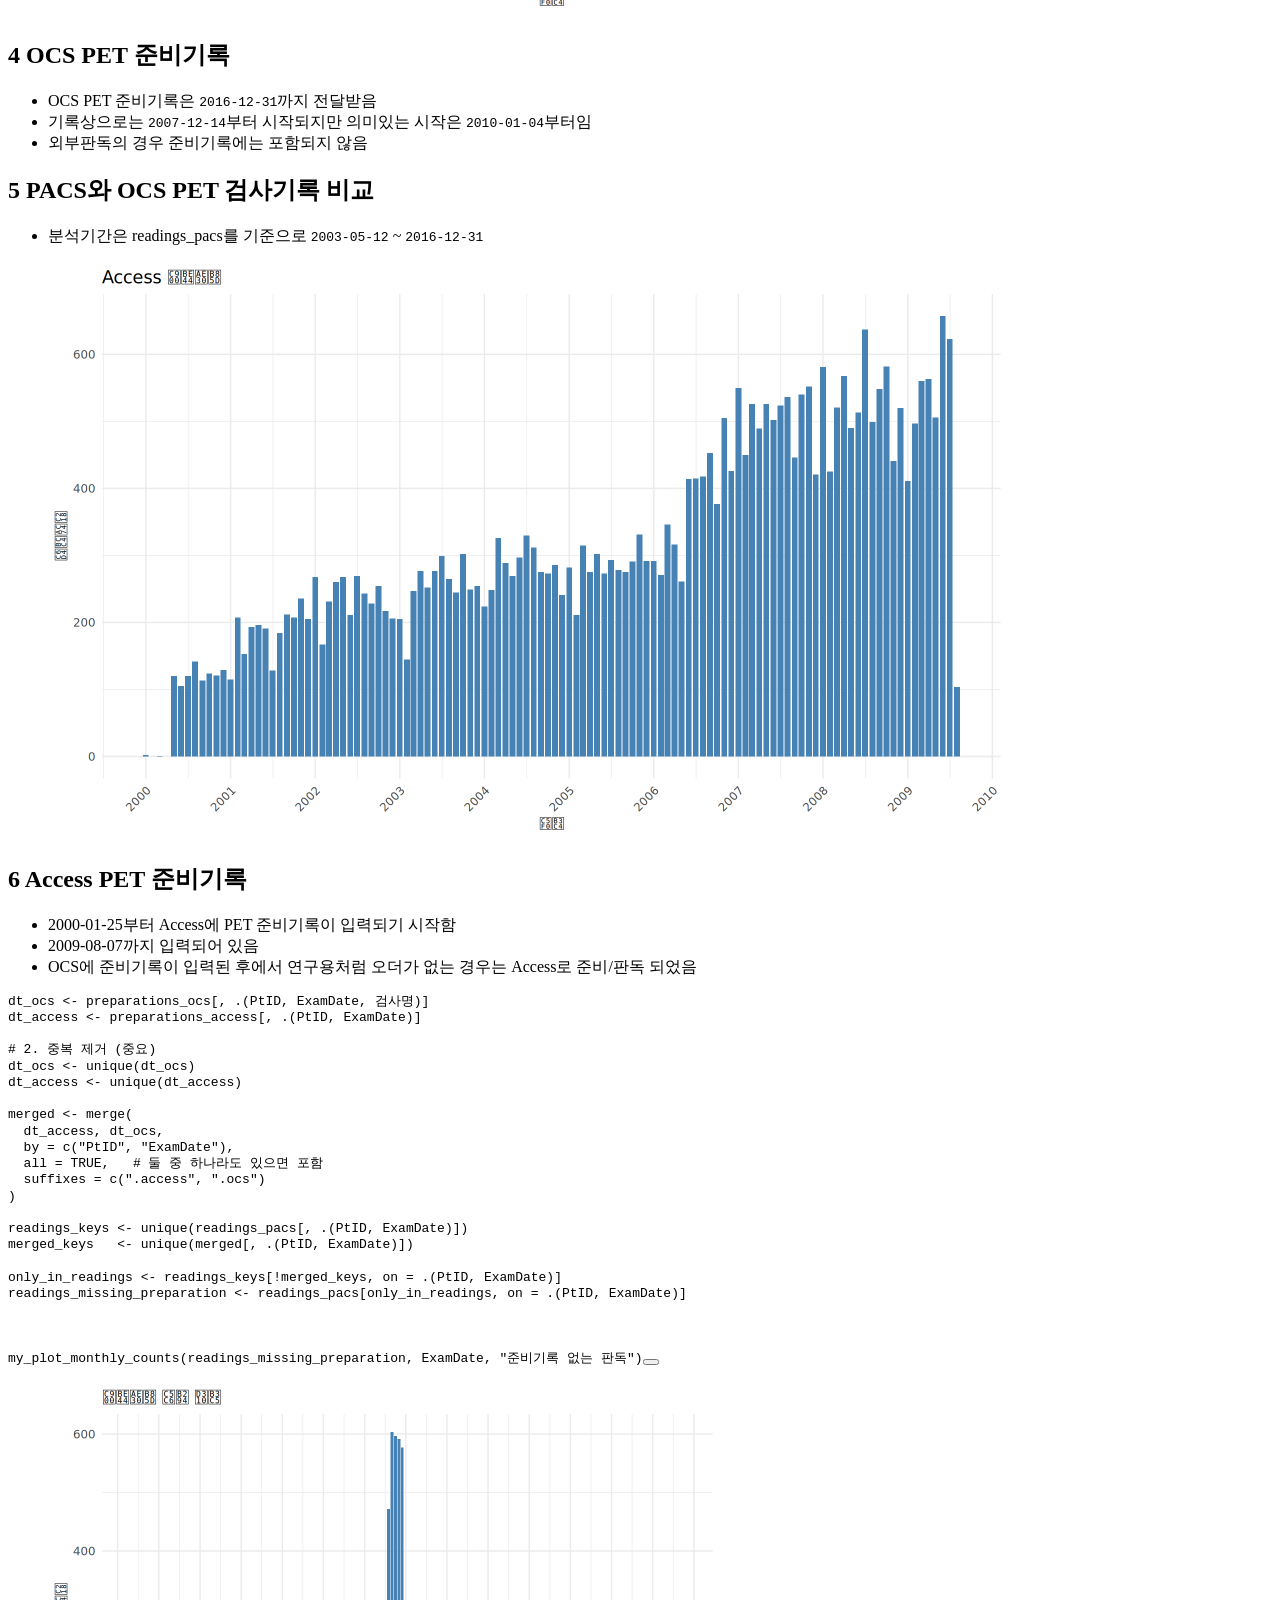
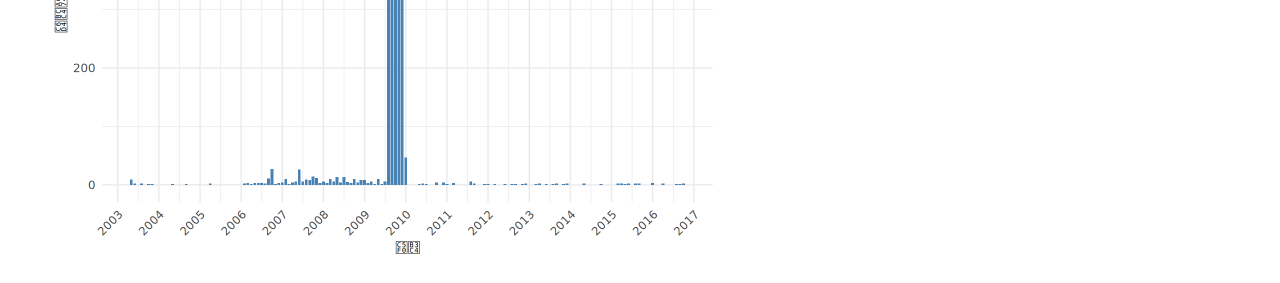
==== commit 1895eb2b: "wiki-" ====
--- a/docs/index.html
+++ b/docs/index.html
@@ -2,7 +2,7 @@
 <html xmlns="http://www.w3.org/1999/xhtml" lang="en" xml:lang="en"><head>
 
 <meta charset="utf-8">
-<meta name="generator" content="quarto-1.7.32">
+<meta name="generator" content="quarto-1.6.42">
 
 <meta name="viewport" content="width=device-width, initial-scale=1.0, user-scalable=yes">
 
@@ -10,7 +10,7 @@
 <meta name="dcterms.date" content="2025-07-23">
 <meta name="description" content="Access 구현 핵의학과 PET 판독/준비기록">
 
-<title>Access PET DATA – Access PET Data</title>
+<title>Access PET DATA – PET</title>
 <style>
 code{white-space: pre-wrap;}
 span.smallcaps{font-variant: small-caps;}
@@ -24,9 +24,8 @@
   vertical-align: middle;
 }
 /* CSS for syntax highlighting */
-html { -webkit-text-size-adjust: 100%; }
 pre > code.sourceCode { white-space: pre; position: relative; }
-pre > code.sourceCode > span { display: inline-block; line-height: 1.25; }
+pre > code.sourceCode > span { line-height: 1.25; }
 pre > code.sourceCode > span:empty { height: 1.2em; }
 .sourceCode { overflow: visible; }
 code.sourceCode > span { color: inherit; text-decoration: inherit; }
@@ -37,7 +36,7 @@
 }
 @media print {
 pre > code.sourceCode { white-space: pre-wrap; }
-pre > code.sourceCode > span { text-indent: -5em; padding-left: 5em; }
+pre > code.sourceCode > span { display: inline-block; text-indent: -5em; padding-left: 5em; }
 }
 pre.numberSource code
   { counter-reset: source-line 0; }
@@ -68,16 +67,15 @@
 <script src="site_libs/quarto-search/fuse.min.js"></script>
 <script src="site_libs/quarto-search/quarto-search.js"></script>
 <meta name="quarto:offset" content="./">
-<script src="site_libs/quarto-html/quarto.js" type="module"></script>
-<script src="site_libs/quarto-html/tabsets/tabsets.js" type="module"></script>
+<script src="site_libs/quarto-html/quarto.js"></script>
 <script src="site_libs/quarto-html/popper.min.js"></script>
 <script src="site_libs/quarto-html/tippy.umd.min.js"></script>
 <script src="site_libs/quarto-html/anchor.min.js"></script>
 <link href="site_libs/quarto-html/tippy.css" rel="stylesheet">
-<link href="site_libs/quarto-html/quarto-syntax-highlighting-37eea08aefeeee20ff55810ff984fec1.css" rel="stylesheet" id="quarto-text-highlighting-styles">
+<link href="site_libs/quarto-html/quarto-syntax-highlighting-2f5df379a58b258e96c21c0638c20c03.css" rel="stylesheet" id="quarto-text-highlighting-styles">
 <script src="site_libs/bootstrap/bootstrap.min.js"></script>
 <link href="site_libs/bootstrap/bootstrap-icons.css" rel="stylesheet">
-<link href="site_libs/bootstrap/bootstrap-982b584ddbe2e4eb8abcc9b342571f64.min.css" rel="stylesheet" append-hash="true" id="quarto-bootstrap" data-mode="light">
+<link href="site_libs/bootstrap/bootstrap-c8a01258441097d17a999774078ed729.min.css" rel="stylesheet" append-hash="true" id="quarto-bootstrap" data-mode="light">
 <script id="quarto-search-options" type="application/json">{
   "location": "navbar",
   "copy-button": false,
@@ -107,10 +105,10 @@
 }</script>
 
 
-<link rel="stylesheet" href="styles.css">
+<link rel="stylesheet" href="styles/styles.css">
 </head>
 
-<body class="nav-fixed quarto-light">
+<body class="nav-fixed">
 
 <div id="quarto-search-results"></div>
   <header id="quarto-header" class="headroom fixed-top">
@@ -118,7 +116,7 @@
       <div class="navbar-container container-fluid">
       <div class="navbar-brand-container mx-auto">
     <a class="navbar-brand" href="./index.html">
-    <span class="navbar-title">Access PET Data</span>
+    <span class="navbar-title">PET</span>
     </a>
   </div>
             <div id="quarto-search" class="" title="Search"></div>
@@ -131,6 +129,10 @@
     <a class="nav-link active" href="./index.html" aria-current="page"> 
 <span class="menu-text">Home</span></a>
   </li>  
+  <li class="nav-item">
+    <a class="nav-link" href="./posts/about.html"> 
+<span class="menu-text">About</span></a>
+  </li>  
 </ul>
           </div> <!-- /navcollapse -->
             <div class="quarto-navbar-tools">
@@ -147,12 +149,12 @@
     <h2 id="toc-title">On this page</h2>
    
   <ul>
-  <li><a href="#pet-판독준비기록-pacsocs-이관" id="toc-pet-판독준비기록-pacsocs-이관" class="nav-link active" data-scroll-target="#pet-판독준비기록-pacsocs-이관">PET 판독/준비기록 PACS/OCS 이관</a></li>
-  <li><a href="#ocs-pet-판독건수" id="toc-ocs-pet-판독건수" class="nav-link" data-scroll-target="#ocs-pet-판독건수">OCS PET 판독건수</a></li>
-  <li><a href="#pacs-pet-검사기록" id="toc-pacs-pet-검사기록" class="nav-link" data-scroll-target="#pacs-pet-검사기록">PACS PET 검사기록</a></li>
-  <li><a href="#ocs-pet-준비기록" id="toc-ocs-pet-준비기록" class="nav-link" data-scroll-target="#ocs-pet-준비기록">OCS PET 준비기록</a></li>
-  <li><a href="#pacs와-ocs-pet-검사기록-비교" id="toc-pacs와-ocs-pet-검사기록-비교" class="nav-link" data-scroll-target="#pacs와-ocs-pet-검사기록-비교">PACS와 OCS PET 검사기록 비교</a></li>
-  <li><a href="#access-pet-준비기록" id="toc-access-pet-준비기록" class="nav-link" data-scroll-target="#access-pet-준비기록">Access PET 준비기록</a></li>
+  <li><a href="#pet-판독준비기록-pacsocs-이관" id="toc-pet-판독준비기록-pacsocs-이관" class="nav-link active" data-scroll-target="#pet-판독준비기록-pacsocs-이관"><span class="header-section-number">1</span> PET 판독/준비기록 PACS/OCS 이관</a></li>
+  <li><a href="#ocs-pet-판독건수" id="toc-ocs-pet-판독건수" class="nav-link" data-scroll-target="#ocs-pet-판독건수"><span class="header-section-number">2</span> OCS PET 판독건수</a></li>
+  <li><a href="#pacs-pet-검사기록" id="toc-pacs-pet-검사기록" class="nav-link" data-scroll-target="#pacs-pet-검사기록"><span class="header-section-number">3</span> PACS PET 검사기록</a></li>
+  <li><a href="#ocs-pet-준비기록" id="toc-ocs-pet-준비기록" class="nav-link" data-scroll-target="#ocs-pet-준비기록"><span class="header-section-number">4</span> OCS PET 준비기록</a></li>
+  <li><a href="#pacs와-ocs-pet-검사기록-비교" id="toc-pacs와-ocs-pet-검사기록-비교" class="nav-link" data-scroll-target="#pacs와-ocs-pet-검사기록-비교"><span class="header-section-number">5</span> PACS와 OCS PET 검사기록 비교</a></li>
+  <li><a href="#access-pet-준비기록" id="toc-access-pet-준비기록" class="nav-link" data-scroll-target="#access-pet-준비기록"><span class="header-section-number">6</span> Access PET 준비기록</a></li>
   </ul>
 </nav>
     </div>
@@ -190,7 +192,7 @@
     <div>
     <div class="quarto-title-meta-heading">Modified</div>
     <div class="quarto-title-meta-contents">
-      <p class="date-modified">August 15, 2025</p>
+      <p class="date-modified">August 19, 2025</p>
     </div>
   </div>
     
@@ -201,8 +203,8 @@
 </header>
 
 
-<section id="pet-판독준비기록-pacsocs-이관" class="level2">
-<h2 class="anchored" data-anchor-id="pet-판독준비기록-pacsocs-이관">PET 판독/준비기록 PACS/OCS 이관</h2>
+<section id="pet-판독준비기록-pacsocs-이관" class="level2" data-number="1">
+<h2 data-number="1" class="anchored" data-anchor-id="pet-판독준비기록-pacsocs-이관"><span class="header-section-number">1</span> PET 판독/준비기록 PACS/OCS 이관</h2>
 <p>원자력병원 핵의학과에 PET이 설치된 당시에 판독은 Microsoft사의 Access database에 감마와 PET 판독을 입력하는 시스템을 사용했습니다. Access 상의 최초 PET ExamDate는 <code>1997-07-16</code>입니다. 50년사에는 PET 기동식이 <code>1997-08-02</code>로 기록되어 있으며 날짜를 비교해보면 기동식 이전에 판독입력은 약 2주전부터 이미 시작되었습니다.</p>
 <p>2000년 경에 EMR (Electric Medical Record)과 함께 OCS(Order Communication System)이 도입되었습니다. 이 때부터 오더가 있는 공식적인 판독은 OCS에 입력을 하게 됩니다. 하지만 당시에는 연구목적의 PET 등은 오더가 대부분 없었기 때문에 이런 경우들은 Access에 입력을 하게 됩니다. 따라서 OCS상의 최초 판독일은 <code>2000-07-04</code>이지만 Access 판독은 <code>2009-07-09</code>까지 존재합니다.</p>
 <p>2003년 경에는 PACS가 도입됩니다. 이때부터 판독입력은 PACS에 직접 입력하게 되지만 결국은 OCS에도 저장되므로 판독기록의 보존이라는 측면에서는 차이가 없는셈입니다. 다만 Legacy PET Imaging Archive System 이외에 공식적인 PET(/CT) 저장이 새로 생겼다는 차이가 있습니다. 사실 Legacy PET Imaging Archive System은 magnetic tape, optical magnetic disk, CD 등으로 변모해왔지만 오랜시간이 경과하여 오류률이 높아서 실제 사용이 어렵기 때문에 PACS에 PET/CT image가 저장된다는 것은 상당한 장점이 있습니다.</p>
@@ -217,8 +219,8 @@
 </div>
 </div>
 </section>
-<section id="ocs-pet-판독건수" class="level2">
-<h2 class="anchored" data-anchor-id="ocs-pet-판독건수">OCS PET 판독건수</h2>
+<section id="ocs-pet-판독건수" class="level2" data-number="2">
+<h2 data-number="2" class="anchored" data-anchor-id="ocs-pet-판독건수"><span class="header-section-number">2</span> OCS PET 판독건수</h2>
 <ul>
 <li>2017년 경에 전산팀으로부터 받은 자료 (이하 동문)</li>
 <li><code>2000-07-04</code>부터 OCS에 PET 판독이 입력되기 시작함</li>
@@ -237,8 +239,8 @@
 </div>
 </div>
 </section>
-<section id="pacs-pet-검사기록" class="level2">
-<h2 class="anchored" data-anchor-id="pacs-pet-검사기록">PACS PET 검사기록</h2>
+<section id="pacs-pet-검사기록" class="level2" data-number="3">
+<h2 data-number="3" class="anchored" data-anchor-id="pacs-pet-검사기록"><span class="header-section-number">3</span> PACS PET 검사기록</h2>
 <ul>
 <li>2017년 경에 전산팀으로부터 받은 자료</li>
 <li><code>2003-05-12</code>부터 PACS에 PET 영상이 등록되기 시작함</li>
@@ -256,16 +258,16 @@
 </div>
 </div>
 </section>
-<section id="ocs-pet-준비기록" class="level2">
-<h2 class="anchored" data-anchor-id="ocs-pet-준비기록">OCS PET 준비기록</h2>
+<section id="ocs-pet-준비기록" class="level2" data-number="4">
+<h2 data-number="4" class="anchored" data-anchor-id="ocs-pet-준비기록"><span class="header-section-number">4</span> OCS PET 준비기록</h2>
 <ul>
 <li>OCS PET 준비기록은 <code>2016-12-31</code>까지 전달받음</li>
 <li>기록상으로는 <code>2007-12-14</code>부터 시작되지만 의미있는 시작은 <code>2010-01-04</code>부터임</li>
 <li>외부판독의 경우 준비기록에는 포함되지 않음</li>
 </ul>
 </section>
-<section id="pacs와-ocs-pet-검사기록-비교" class="level2">
-<h2 class="anchored" data-anchor-id="pacs와-ocs-pet-검사기록-비교">PACS와 OCS PET 검사기록 비교</h2>
+<section id="pacs와-ocs-pet-검사기록-비교" class="level2" data-number="5">
+<h2 data-number="5" class="anchored" data-anchor-id="pacs와-ocs-pet-검사기록-비교"><span class="header-section-number">5</span> PACS와 OCS PET 검사기록 비교</h2>
 <ul>
 <li>분석기간은 readings_pacs를 기준으로 <code>2003-05-12</code> ~ <code>2016-12-31</code></li>
 </ul>
@@ -279,8 +281,8 @@
 </div>
 </div>
 </section>
-<section id="access-pet-준비기록" class="level2">
-<h2 class="anchored" data-anchor-id="access-pet-준비기록">Access PET 준비기록</h2>
+<section id="access-pet-준비기록" class="level2" data-number="6">
+<h2 data-number="6" class="anchored" data-anchor-id="access-pet-준비기록"><span class="header-section-number">6</span> Access PET 준비기록</h2>
 <ul>
 <li>2000-01-25부터 Access에 PET 준비기록이 입력되기 시작함</li>
 <li>2009-08-07까지 입력되어 있음</li>
@@ -309,7 +311,7 @@
 <span id="cb1-20"><a href="#cb1-20" aria-hidden="true" tabindex="-1"></a></span>
 <span id="cb1-21"><a href="#cb1-21" aria-hidden="true" tabindex="-1"></a></span>
 <span id="cb1-22"><a href="#cb1-22" aria-hidden="true" tabindex="-1"></a></span>
-<span id="cb1-23"><a href="#cb1-23" aria-hidden="true" tabindex="-1"></a><span class="fu">my_plot_monthly_counts</span>(readings_missing_preparation, ExamDate, <span class="st">"준비기록 없는 판독독"</span>)</span></code><button title="Copy to Clipboard" class="code-copy-button"><i class="bi"></i></button></pre></div>
+<span id="cb1-23"><a href="#cb1-23" aria-hidden="true" tabindex="-1"></a><span class="fu">my_plot_monthly_counts</span>(readings_missing_preparation, ExamDate, <span class="st">"준비기록 없는 판독"</span>)</span></code><button title="Copy to Clipboard" class="code-copy-button"><i class="bi"></i></button></pre></div>
 <div class="cell-output-display">
 <div>
 <figure class="figure">
@@ -326,242 +328,241 @@
 <script src="https://utteranc.es/client.js" repo="BenKorea/utterances-comments" issue-term="pathname" theme="preferred-color-scheme" crossorigin="anonymous" async="">
 </script>
 <script id="quarto-html-after-body" type="application/javascript">
-  window.document.addEventListener("DOMContentLoaded", function (event) {
-    const icon = "";
-    const anchorJS = new window.AnchorJS();
-    anchorJS.options = {
-      placement: 'right',
-      icon: icon
+window.document.addEventListener("DOMContentLoaded", function (event) {
+  const toggleBodyColorMode = (bsSheetEl) => {
+    const mode = bsSheetEl.getAttribute("data-mode");
+    const bodyEl = window.document.querySelector("body");
+    if (mode === "dark") {
+      bodyEl.classList.add("quarto-dark");
+      bodyEl.classList.remove("quarto-light");
+    } else {
+      bodyEl.classList.add("quarto-light");
+      bodyEl.classList.remove("quarto-dark");
+    }
+  }
+  const toggleBodyColorPrimary = () => {
+    const bsSheetEl = window.document.querySelector("link#quarto-bootstrap");
+    if (bsSheetEl) {
+      toggleBodyColorMode(bsSheetEl);
+    }
+  }
+  toggleBodyColorPrimary();  
+  const icon = "";
+  const anchorJS = new window.AnchorJS();
+  anchorJS.options = {
+    placement: 'right',
+    icon: icon
+  };
+  anchorJS.add('.anchored');
+  const isCodeAnnotation = (el) => {
+    for (const clz of el.classList) {
+      if (clz.startsWith('code-annotation-')) {                     
+        return true;
+      }
+    }
+    return false;
+  }
+  const onCopySuccess = function(e) {
+    // button target
+    const button = e.trigger;
+    // don't keep focus
+    button.blur();
+    // flash "checked"
+    button.classList.add('code-copy-button-checked');
+    var currentTitle = button.getAttribute("title");
+    button.setAttribute("title", "Copied!");
+    let tooltip;
+    if (window.bootstrap) {
+      button.setAttribute("data-bs-toggle", "tooltip");
+      button.setAttribute("data-bs-placement", "left");
+      button.setAttribute("data-bs-title", "Copied!");
+      tooltip = new bootstrap.Tooltip(button, 
+        { trigger: "manual", 
+          customClass: "code-copy-button-tooltip",
+          offset: [0, -8]});
+      tooltip.show();    
+    }
+    setTimeout(function() {
+      if (tooltip) {
+        tooltip.hide();
+        button.removeAttribute("data-bs-title");
+        button.removeAttribute("data-bs-toggle");
+        button.removeAttribute("data-bs-placement");
+      }
+      button.setAttribute("title", currentTitle);
+      button.classList.remove('code-copy-button-checked');
+    }, 1000);
+    // clear code selection
+    e.clearSelection();
+  }
+  const getTextToCopy = function(trigger) {
+      const codeEl = trigger.previousElementSibling.cloneNode(true);
+      for (const childEl of codeEl.children) {
+        if (isCodeAnnotation(childEl)) {
+          childEl.remove();
+        }
+      }
+      return codeEl.innerText;
+  }
+  const clipboard = new window.ClipboardJS('.code-copy-button:not([data-in-quarto-modal])', {
+    text: getTextToCopy
+  });
+  clipboard.on('success', onCopySuccess);
+  if (window.document.getElementById('quarto-embedded-source-code-modal')) {
+    const clipboardModal = new window.ClipboardJS('.code-copy-button[data-in-quarto-modal]', {
+      text: getTextToCopy,
+      container: window.document.getElementById('quarto-embedded-source-code-modal')
+    });
+    clipboardModal.on('success', onCopySuccess);
+  }
+    var localhostRegex = new RegExp(/^(?:http|https):\/\/localhost\:?[0-9]*\//);
+    var mailtoRegex = new RegExp(/^mailto:/);
+      var filterRegex = new RegExp('/' + window.location.host + '/');
+    var isInternal = (href) => {
+        return filterRegex.test(href) || localhostRegex.test(href) || mailtoRegex.test(href);
+    }
+    // Inspect non-navigation links and adorn them if external
+ 	var links = window.document.querySelectorAll('a[href]:not(.nav-link):not(.navbar-brand):not(.toc-action):not(.sidebar-link):not(.sidebar-item-toggle):not(.pagination-link):not(.no-external):not([aria-hidden]):not(.dropdown-item):not(.quarto-navigation-tool):not(.about-link)');
+    for (var i=0; i<links.length; i++) {
+      const link = links[i];
+      if (!isInternal(link.href)) {
+        // undo the damage that might have been done by quarto-nav.js in the case of
+        // links that we want to consider external
+        if (link.dataset.originalHref !== undefined) {
+          link.href = link.dataset.originalHref;
+        }
+          // target, if specified
+          link.setAttribute("target", "_blank");
+          if (link.getAttribute("rel") === null) {
+            link.setAttribute("rel", "noopener");
+          }
+      }
+    }
+  function tippyHover(el, contentFn, onTriggerFn, onUntriggerFn) {
+    const config = {
+      allowHTML: true,
+      maxWidth: 500,
+      delay: 100,
+      arrow: false,
+      appendTo: function(el) {
+          return el.parentElement;
+      },
+      interactive: true,
+      interactiveBorder: 10,
+      theme: 'quarto',
+      placement: 'bottom-start',
     };
-    anchorJS.add('.anchored');
-    const isCodeAnnotation = (el) => {
-      for (const clz of el.classList) {
-        if (clz.startsWith('code-annotation-')) {                     
-          return true;
-        }
-      }
-      return false;
-    }
-    const onCopySuccess = function(e) {
-      // button target
-      const button = e.trigger;
-      // don't keep focus
-      button.blur();
-      // flash "checked"
-      button.classList.add('code-copy-button-checked');
-      var currentTitle = button.getAttribute("title");
-      button.setAttribute("title", "Copied!");
-      let tooltip;
-      if (window.bootstrap) {
-        button.setAttribute("data-bs-toggle", "tooltip");
-        button.setAttribute("data-bs-placement", "left");
-        button.setAttribute("data-bs-title", "Copied!");
-        tooltip = new bootstrap.Tooltip(button, 
-          { trigger: "manual", 
-            customClass: "code-copy-button-tooltip",
-            offset: [0, -8]});
-        tooltip.show();    
-      }
-      setTimeout(function() {
-        if (tooltip) {
-          tooltip.hide();
-          button.removeAttribute("data-bs-title");
-          button.removeAttribute("data-bs-toggle");
-          button.removeAttribute("data-bs-placement");
-        }
-        button.setAttribute("title", currentTitle);
-        button.classList.remove('code-copy-button-checked');
-      }, 1000);
-      // clear code selection
-      e.clearSelection();
-    }
-    const getTextToCopy = function(trigger) {
-        const codeEl = trigger.previousElementSibling.cloneNode(true);
-        for (const childEl of codeEl.children) {
-          if (isCodeAnnotation(childEl)) {
-            childEl.remove();
+    if (contentFn) {
+      config.content = contentFn;
+    }
+    if (onTriggerFn) {
+      config.onTrigger = onTriggerFn;
+    }
+    if (onUntriggerFn) {
+      config.onUntrigger = onUntriggerFn;
+    }
+    window.tippy(el, config); 
+  }
+  const noterefs = window.document.querySelectorAll('a[role="doc-noteref"]');
+  for (var i=0; i<noterefs.length; i++) {
+    const ref = noterefs[i];
+    tippyHover(ref, function() {
+      // use id or data attribute instead here
+      let href = ref.getAttribute('data-footnote-href') || ref.getAttribute('href');
+      try { href = new URL(href).hash; } catch {}
+      const id = href.replace(/^#\/?/, "");
+      const note = window.document.getElementById(id);
+      if (note) {
+        return note.innerHTML;
+      } else {
+        return "";
+      }
+    });
+  }
+  const xrefs = window.document.querySelectorAll('a.quarto-xref');
+  const processXRef = (id, note) => {
+    // Strip column container classes
+    const stripColumnClz = (el) => {
+      el.classList.remove("page-full", "page-columns");
+      if (el.children) {
+        for (const child of el.children) {
+          stripColumnClz(child);
+        }
+      }
+    }
+    stripColumnClz(note)
+    if (id === null || id.startsWith('sec-')) {
+      // Special case sections, only their first couple elements
+      const container = document.createElement("div");
+      if (note.children && note.children.length > 2) {
+        container.appendChild(note.children[0].cloneNode(true));
+        for (let i = 1; i < note.children.length; i++) {
+          const child = note.children[i];
+          if (child.tagName === "P" && child.innerText === "") {
+            continue;
+          } else {
+            container.appendChild(child.cloneNode(true));
+            break;
           }
         }
-        return codeEl.innerText;
-    }
-    const clipboard = new window.ClipboardJS('.code-copy-button:not([data-in-quarto-modal])', {
-      text: getTextToCopy
-    });
-    clipboard.on('success', onCopySuccess);
-    if (window.document.getElementById('quarto-embedded-source-code-modal')) {
-      const clipboardModal = new window.ClipboardJS('.code-copy-button[data-in-quarto-modal]', {
-        text: getTextToCopy,
-        container: window.document.getElementById('quarto-embedded-source-code-modal')
-      });
-      clipboardModal.on('success', onCopySuccess);
-    }
-      var localhostRegex = new RegExp(/^(?:http|https):\/\/localhost\:?[0-9]*\//);
-      var mailtoRegex = new RegExp(/^mailto:/);
-        var filterRegex = new RegExp('/' + window.location.host + '/');
-      var isInternal = (href) => {
-          return filterRegex.test(href) || localhostRegex.test(href) || mailtoRegex.test(href);
-      }
-      // Inspect non-navigation links and adorn them if external
-     var links = window.document.querySelectorAll('a[href]:not(.nav-link):not(.navbar-brand):not(.toc-action):not(.sidebar-link):not(.sidebar-item-toggle):not(.pagination-link):not(.no-external):not([aria-hidden]):not(.dropdown-item):not(.quarto-navigation-tool):not(.about-link)');
-      for (var i=0; i<links.length; i++) {
-        const link = links[i];
-        if (!isInternal(link.href)) {
-          // undo the damage that might have been done by quarto-nav.js in the case of
-          // links that we want to consider external
-          if (link.dataset.originalHref !== undefined) {
-            link.href = link.dataset.originalHref;
-          }
-        }
-      }
-    function tippyHover(el, contentFn, onTriggerFn, onUntriggerFn) {
-      const config = {
-        allowHTML: true,
-        maxWidth: 500,
-        delay: 100,
-        arrow: false,
-        appendTo: function(el) {
-            return el.parentElement;
-        },
-        interactive: true,
-        interactiveBorder: 10,
-        theme: 'quarto',
-        placement: 'bottom-start',
-      };
-      if (contentFn) {
-        config.content = contentFn;
-      }
-      if (onTriggerFn) {
-        config.onTrigger = onTriggerFn;
-      }
-      if (onUntriggerFn) {
-        config.onUntrigger = onUntriggerFn;
-      }
-      window.tippy(el, config); 
-    }
-    const noterefs = window.document.querySelectorAll('a[role="doc-noteref"]');
-    for (var i=0; i<noterefs.length; i++) {
-      const ref = noterefs[i];
-      tippyHover(ref, function() {
-        // use id or data attribute instead here
-        let href = ref.getAttribute('data-footnote-href') || ref.getAttribute('href');
-        try { href = new URL(href).hash; } catch {}
-        const id = href.replace(/^#\/?/, "");
-        const note = window.document.getElementById(id);
-        if (note) {
-          return note.innerHTML;
-        } else {
-          return "";
-        }
-      });
-    }
-    const xrefs = window.document.querySelectorAll('a.quarto-xref');
-    const processXRef = (id, note) => {
-      // Strip column container classes
-      const stripColumnClz = (el) => {
-        el.classList.remove("page-full", "page-columns");
-        if (el.children) {
-          for (const child of el.children) {
-            stripColumnClz(child);
-          }
-        }
-      }
-      stripColumnClz(note)
-      if (id === null || id.startsWith('sec-')) {
-        // Special case sections, only their first couple elements
-        const container = document.createElement("div");
-        if (note.children && note.children.length > 2) {
-          container.appendChild(note.children[0].cloneNode(true));
-          for (let i = 1; i < note.children.length; i++) {
-            const child = note.children[i];
-            if (child.tagName === "P" && child.innerText === "") {
-              continue;
-            } else {
-              container.appendChild(child.cloneNode(true));
-              break;
-            }
-          }
-          if (window.Quarto?.typesetMath) {
-            window.Quarto.typesetMath(container);
-          }
-          return container.innerHTML
-        } else {
-          if (window.Quarto?.typesetMath) {
-            window.Quarto.typesetMath(note);
-          }
-          return note.innerHTML;
-        }
+        if (window.Quarto?.typesetMath) {
+          window.Quarto.typesetMath(container);
+        }
+        return container.innerHTML
       } else {
-        // Remove any anchor links if they are present
-        const anchorLink = note.querySelector('a.anchorjs-link');
-        if (anchorLink) {
-          anchorLink.remove();
-        }
         if (window.Quarto?.typesetMath) {
           window.Quarto.typesetMath(note);
         }
-        if (note.classList.contains("callout")) {
-          return note.outerHTML;
-        } else {
-          return note.innerHTML;
-        }
-      }
-    }
-    for (var i=0; i<xrefs.length; i++) {
-      const xref = xrefs[i];
-      tippyHover(xref, undefined, function(instance) {
-        instance.disable();
-        let url = xref.getAttribute('href');
-        let hash = undefined; 
-        if (url.startsWith('#')) {
-          hash = url;
-        } else {
-          try { hash = new URL(url).hash; } catch {}
-        }
-        if (hash) {
-          const id = hash.replace(/^#\/?/, "");
-          const note = window.document.getElementById(id);
-          if (note !== null) {
-            try {
-              const html = processXRef(id, note.cloneNode(true));
-              instance.setContent(html);
-            } finally {
-              instance.enable();
-              instance.show();
-            }
-          } else {
-            // See if we can fetch this
-            fetch(url.split('#')[0])
-            .then(res => res.text())
-            .then(html => {
-              const parser = new DOMParser();
-              const htmlDoc = parser.parseFromString(html, "text/html");
-              const note = htmlDoc.getElementById(id);
-              if (note !== null) {
-                const html = processXRef(id, note);
-                instance.setContent(html);
-              } 
-            }).finally(() => {
-              instance.enable();
-              instance.show();
-            });
+        return note.innerHTML;
+      }
+    } else {
+      // Remove any anchor links if they are present
+      const anchorLink = note.querySelector('a.anchorjs-link');
+      if (anchorLink) {
+        anchorLink.remove();
+      }
+      if (window.Quarto?.typesetMath) {
+        window.Quarto.typesetMath(note);
+      }
+      if (note.classList.contains("callout")) {
+        return note.outerHTML;
+      } else {
+        return note.innerHTML;
+      }
+    }
+  }
+  for (var i=0; i<xrefs.length; i++) {
+    const xref = xrefs[i];
+    tippyHover(xref, undefined, function(instance) {
+      instance.disable();
+      let url = xref.getAttribute('href');
+      let hash = undefined; 
+      if (url.startsWith('#')) {
+        hash = url;
+      } else {
+        try { hash = new URL(url).hash; } catch {}
+      }
+      if (hash) {
+        const id = hash.replace(/^#\/?/, "");
+        const note = window.document.getElementById(id);
+        if (note !== null) {
+          try {
+            const html = processXRef(id, note.cloneNode(true));
+            instance.setContent(html);
+          } finally {
+            instance.enable();
+            instance.show();
           }
         } else {
-          // See if we can fetch a full url (with no hash to target)
-          // This is a special case and we should probably do some content thinning / targeting
-          fetch(url)
+          // See if we can fetch this
+          fetch(url.split('#')[0])
           .then(res => res.text())
           .then(html => {
             const parser = new DOMParser();
             const htmlDoc = parser.parseFromString(html, "text/html");
-            const note = htmlDoc.querySelector('main.content');
+            const note = htmlDoc.getElementById(id);
             if (note !== null) {
-              // This should only happen for chapter cross references
-              // (since there is no id in the URL)
-              // remove the first header
-              if (note.children.length > 0 && note.children[0].tagName === "HEADER") {
-                note.children[0].remove();
-              }
-              const html = processXRef(null, note);
+              const html = processXRef(id, note);
               instance.setContent(html);
             } 
           }).finally(() => {
@@ -569,161 +570,185 @@
             instance.show();
           });
         }
-      }, function(instance) {
+      } else {
+        // See if we can fetch a full url (with no hash to target)
+        // This is a special case and we should probably do some content thinning / targeting
+        fetch(url)
+        .then(res => res.text())
+        .then(html => {
+          const parser = new DOMParser();
+          const htmlDoc = parser.parseFromString(html, "text/html");
+          const note = htmlDoc.querySelector('main.content');
+          if (note !== null) {
+            // This should only happen for chapter cross references
+            // (since there is no id in the URL)
+            // remove the first header
+            if (note.children.length > 0 && note.children[0].tagName === "HEADER") {
+              note.children[0].remove();
+            }
+            const html = processXRef(null, note);
+            instance.setContent(html);
+          } 
+        }).finally(() => {
+          instance.enable();
+          instance.show();
+        });
+      }
+    }, function(instance) {
+    });
+  }
+      let selectedAnnoteEl;
+      const selectorForAnnotation = ( cell, annotation) => {
+        let cellAttr = 'data-code-cell="' + cell + '"';
+        let lineAttr = 'data-code-annotation="' +  annotation + '"';
+        const selector = 'span[' + cellAttr + '][' + lineAttr + ']';
+        return selector;
+      }
+      const selectCodeLines = (annoteEl) => {
+        const doc = window.document;
+        const targetCell = annoteEl.getAttribute("data-target-cell");
+        const targetAnnotation = annoteEl.getAttribute("data-target-annotation");
+        const annoteSpan = window.document.querySelector(selectorForAnnotation(targetCell, targetAnnotation));
+        const lines = annoteSpan.getAttribute("data-code-lines").split(",");
+        const lineIds = lines.map((line) => {
+          return targetCell + "-" + line;
+        })
+        let top = null;
+        let height = null;
+        let parent = null;
+        if (lineIds.length > 0) {
+            //compute the position of the single el (top and bottom and make a div)
+            const el = window.document.getElementById(lineIds[0]);
+            top = el.offsetTop;
+            height = el.offsetHeight;
+            parent = el.parentElement.parentElement;
+          if (lineIds.length > 1) {
+            const lastEl = window.document.getElementById(lineIds[lineIds.length - 1]);
+            const bottom = lastEl.offsetTop + lastEl.offsetHeight;
+            height = bottom - top;
+          }
+          if (top !== null && height !== null && parent !== null) {
+            // cook up a div (if necessary) and position it 
+            let div = window.document.getElementById("code-annotation-line-highlight");
+            if (div === null) {
+              div = window.document.createElement("div");
+              div.setAttribute("id", "code-annotation-line-highlight");
+              div.style.position = 'absolute';
+              parent.appendChild(div);
+            }
+            div.style.top = top - 2 + "px";
+            div.style.height = height + 4 + "px";
+            div.style.left = 0;
+            let gutterDiv = window.document.getElementById("code-annotation-line-highlight-gutter");
+            if (gutterDiv === null) {
+              gutterDiv = window.document.createElement("div");
+              gutterDiv.setAttribute("id", "code-annotation-line-highlight-gutter");
+              gutterDiv.style.position = 'absolute';
+              const codeCell = window.document.getElementById(targetCell);
+              const gutter = codeCell.querySelector('.code-annotation-gutter');
+              gutter.appendChild(gutterDiv);
+            }
+            gutterDiv.style.top = top - 2 + "px";
+            gutterDiv.style.height = height + 4 + "px";
+          }
+          selectedAnnoteEl = annoteEl;
+        }
+      };
+      const unselectCodeLines = () => {
+        const elementsIds = ["code-annotation-line-highlight", "code-annotation-line-highlight-gutter"];
+        elementsIds.forEach((elId) => {
+          const div = window.document.getElementById(elId);
+          if (div) {
+            div.remove();
+          }
+        });
+        selectedAnnoteEl = undefined;
+      };
+        // Handle positioning of the toggle
+    window.addEventListener(
+      "resize",
+      throttle(() => {
+        elRect = undefined;
+        if (selectedAnnoteEl) {
+          selectCodeLines(selectedAnnoteEl);
+        }
+      }, 10)
+    );
+    function throttle(fn, ms) {
+    let throttle = false;
+    let timer;
+      return (...args) => {
+        if(!throttle) { // first call gets through
+            fn.apply(this, args);
+            throttle = true;
+        } else { // all the others get throttled
+            if(timer) clearTimeout(timer); // cancel #2
+            timer = setTimeout(() => {
+              fn.apply(this, args);
+              timer = throttle = false;
+            }, ms);
+        }
+      };
+    }
+      // Attach click handler to the DT
+      const annoteDls = window.document.querySelectorAll('dt[data-target-cell]');
+      for (const annoteDlNode of annoteDls) {
+        annoteDlNode.addEventListener('click', (event) => {
+          const clickedEl = event.target;
+          if (clickedEl !== selectedAnnoteEl) {
+            unselectCodeLines();
+            const activeEl = window.document.querySelector('dt[data-target-cell].code-annotation-active');
+            if (activeEl) {
+              activeEl.classList.remove('code-annotation-active');
+            }
+            selectCodeLines(clickedEl);
+            clickedEl.classList.add('code-annotation-active');
+          } else {
+            // Unselect the line
+            unselectCodeLines();
+            clickedEl.classList.remove('code-annotation-active');
+          }
+        });
+      }
+  const findCites = (el) => {
+    const parentEl = el.parentElement;
+    if (parentEl) {
+      const cites = parentEl.dataset.cites;
+      if (cites) {
+        return {
+          el,
+          cites: cites.split(' ')
+        };
+      } else {
+        return findCites(el.parentElement)
+      }
+    } else {
+      return undefined;
+    }
+  };
+  var bibliorefs = window.document.querySelectorAll('a[role="doc-biblioref"]');
+  for (var i=0; i<bibliorefs.length; i++) {
+    const ref = bibliorefs[i];
+    const citeInfo = findCites(ref);
+    if (citeInfo) {
+      tippyHover(citeInfo.el, function() {
+        var popup = window.document.createElement('div');
+        citeInfo.cites.forEach(function(cite) {
+          var citeDiv = window.document.createElement('div');
+          citeDiv.classList.add('hanging-indent');
+          citeDiv.classList.add('csl-entry');
+          var biblioDiv = window.document.getElementById('ref-' + cite);
+          if (biblioDiv) {
+            citeDiv.innerHTML = biblioDiv.innerHTML;
+          }
+          popup.appendChild(citeDiv);
+        });
+        return popup.innerHTML;
       });
     }
-        let selectedAnnoteEl;
-        const selectorForAnnotation = ( cell, annotation) => {
-          let cellAttr = 'data-code-cell="' + cell + '"';
-          let lineAttr = 'data-code-annotation="' +  annotation + '"';
-          const selector = 'span[' + cellAttr + '][' + lineAttr + ']';
-          return selector;
-        }
-        const selectCodeLines = (annoteEl) => {
-          const doc = window.document;
-          const targetCell = annoteEl.getAttribute("data-target-cell");
-          const targetAnnotation = annoteEl.getAttribute("data-target-annotation");
-          const annoteSpan = window.document.querySelector(selectorForAnnotation(targetCell, targetAnnotation));
-          const lines = annoteSpan.getAttribute("data-code-lines").split(",");
-          const lineIds = lines.map((line) => {
-            return targetCell + "-" + line;
-          })
-          let top = null;
-          let height = null;
-          let parent = null;
-          if (lineIds.length > 0) {
-              //compute the position of the single el (top and bottom and make a div)
-              const el = window.document.getElementById(lineIds[0]);
-              top = el.offsetTop;
-              height = el.offsetHeight;
-              parent = el.parentElement.parentElement;
-            if (lineIds.length > 1) {
-              const lastEl = window.document.getElementById(lineIds[lineIds.length - 1]);
-              const bottom = lastEl.offsetTop + lastEl.offsetHeight;
-              height = bottom - top;
-            }
-            if (top !== null && height !== null && parent !== null) {
-              // cook up a div (if necessary) and position it 
-              let div = window.document.getElementById("code-annotation-line-highlight");
-              if (div === null) {
-                div = window.document.createElement("div");
-                div.setAttribute("id", "code-annotation-line-highlight");
-                div.style.position = 'absolute';
-                parent.appendChild(div);
-              }
-              div.style.top = top - 2 + "px";
-              div.style.height = height + 4 + "px";
-              div.style.left = 0;
-              let gutterDiv = window.document.getElementById("code-annotation-line-highlight-gutter");
-              if (gutterDiv === null) {
-                gutterDiv = window.document.createElement("div");
-                gutterDiv.setAttribute("id", "code-annotation-line-highlight-gutter");
-                gutterDiv.style.position = 'absolute';
-                const codeCell = window.document.getElementById(targetCell);
-                const gutter = codeCell.querySelector('.code-annotation-gutter');
-                gutter.appendChild(gutterDiv);
-              }
-              gutterDiv.style.top = top - 2 + "px";
-              gutterDiv.style.height = height + 4 + "px";
-            }
-            selectedAnnoteEl = annoteEl;
-          }
-        };
-        const unselectCodeLines = () => {
-          const elementsIds = ["code-annotation-line-highlight", "code-annotation-line-highlight-gutter"];
-          elementsIds.forEach((elId) => {
-            const div = window.document.getElementById(elId);
-            if (div) {
-              div.remove();
-            }
-          });
-          selectedAnnoteEl = undefined;
-        };
-          // Handle positioning of the toggle
-      window.addEventListener(
-        "resize",
-        throttle(() => {
-          elRect = undefined;
-          if (selectedAnnoteEl) {
-            selectCodeLines(selectedAnnoteEl);
-          }
-        }, 10)
-      );
-      function throttle(fn, ms) {
-      let throttle = false;
-      let timer;
-        return (...args) => {
-          if(!throttle) { // first call gets through
-              fn.apply(this, args);
-              throttle = true;
-          } else { // all the others get throttled
-              if(timer) clearTimeout(timer); // cancel #2
-              timer = setTimeout(() => {
-                fn.apply(this, args);
-                timer = throttle = false;
-              }, ms);
-          }
-        };
-      }
-        // Attach click handler to the DT
-        const annoteDls = window.document.querySelectorAll('dt[data-target-cell]');
-        for (const annoteDlNode of annoteDls) {
-          annoteDlNode.addEventListener('click', (event) => {
-            const clickedEl = event.target;
-            if (clickedEl !== selectedAnnoteEl) {
-              unselectCodeLines();
-              const activeEl = window.document.querySelector('dt[data-target-cell].code-annotation-active');
-              if (activeEl) {
-                activeEl.classList.remove('code-annotation-active');
-              }
-              selectCodeLines(clickedEl);
-              clickedEl.classList.add('code-annotation-active');
-            } else {
-              // Unselect the line
-              unselectCodeLines();
-              clickedEl.classList.remove('code-annotation-active');
-            }
-          });
-        }
-    const findCites = (el) => {
-      const parentEl = el.parentElement;
-      if (parentEl) {
-        const cites = parentEl.dataset.cites;
-        if (cites) {
-          return {
-            el,
-            cites: cites.split(' ')
-          };
-        } else {
-          return findCites(el.parentElement)
-        }
-      } else {
-        return undefined;
-      }
-    };
-    var bibliorefs = window.document.querySelectorAll('a[role="doc-biblioref"]');
-    for (var i=0; i<bibliorefs.length; i++) {
-      const ref = bibliorefs[i];
-      const citeInfo = findCites(ref);
-      if (citeInfo) {
-        tippyHover(citeInfo.el, function() {
-          var popup = window.document.createElement('div');
-          citeInfo.cites.forEach(function(cite) {
-            var citeDiv = window.document.createElement('div');
-            citeDiv.classList.add('hanging-indent');
-            citeDiv.classList.add('csl-entry');
-            var biblioDiv = window.document.getElementById('ref-' + cite);
-            if (biblioDiv) {
-              citeDiv.innerHTML = biblioDiv.innerHTML;
-            }
-            popup.appendChild(citeDiv);
-          });
-          return popup.innerHTML;
-        });
-      }
-    }
-  });
-  </script>
+  }
+});
+</script>
 </div> <!-- /content -->
 
 
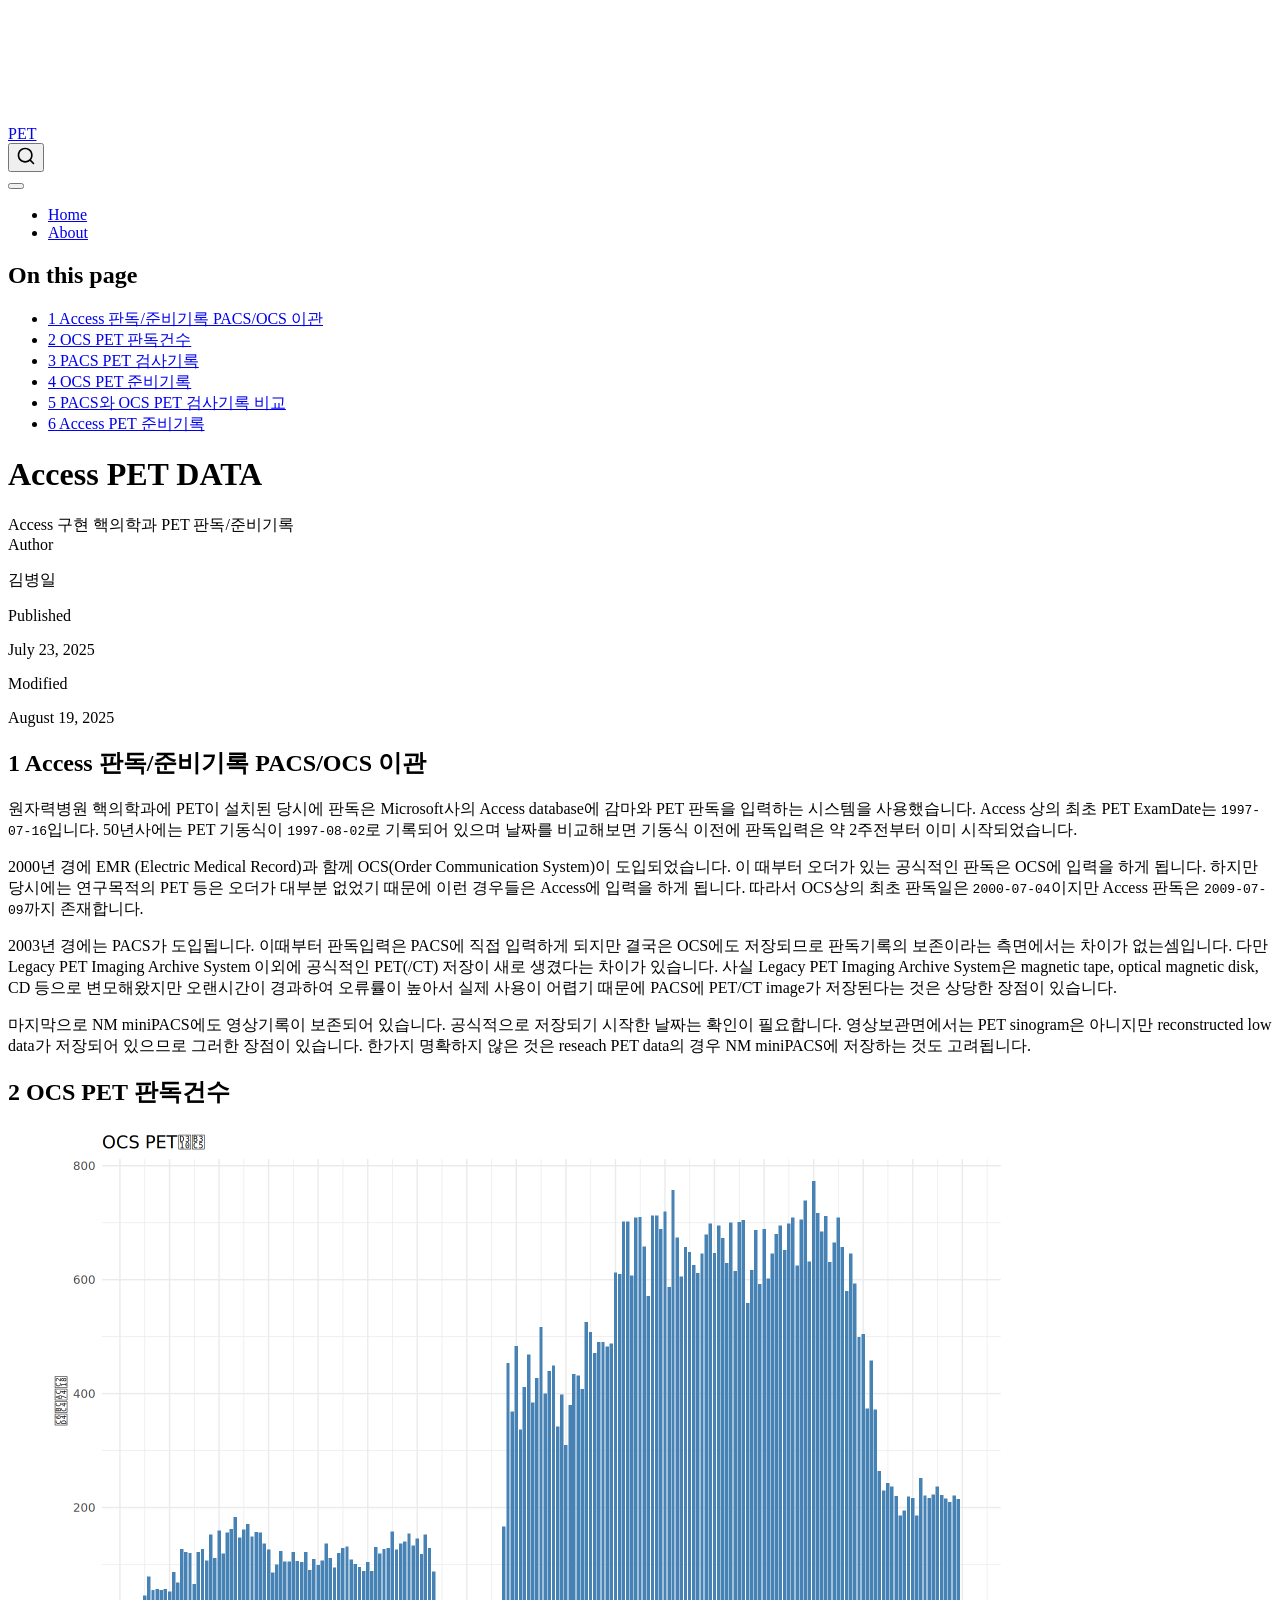
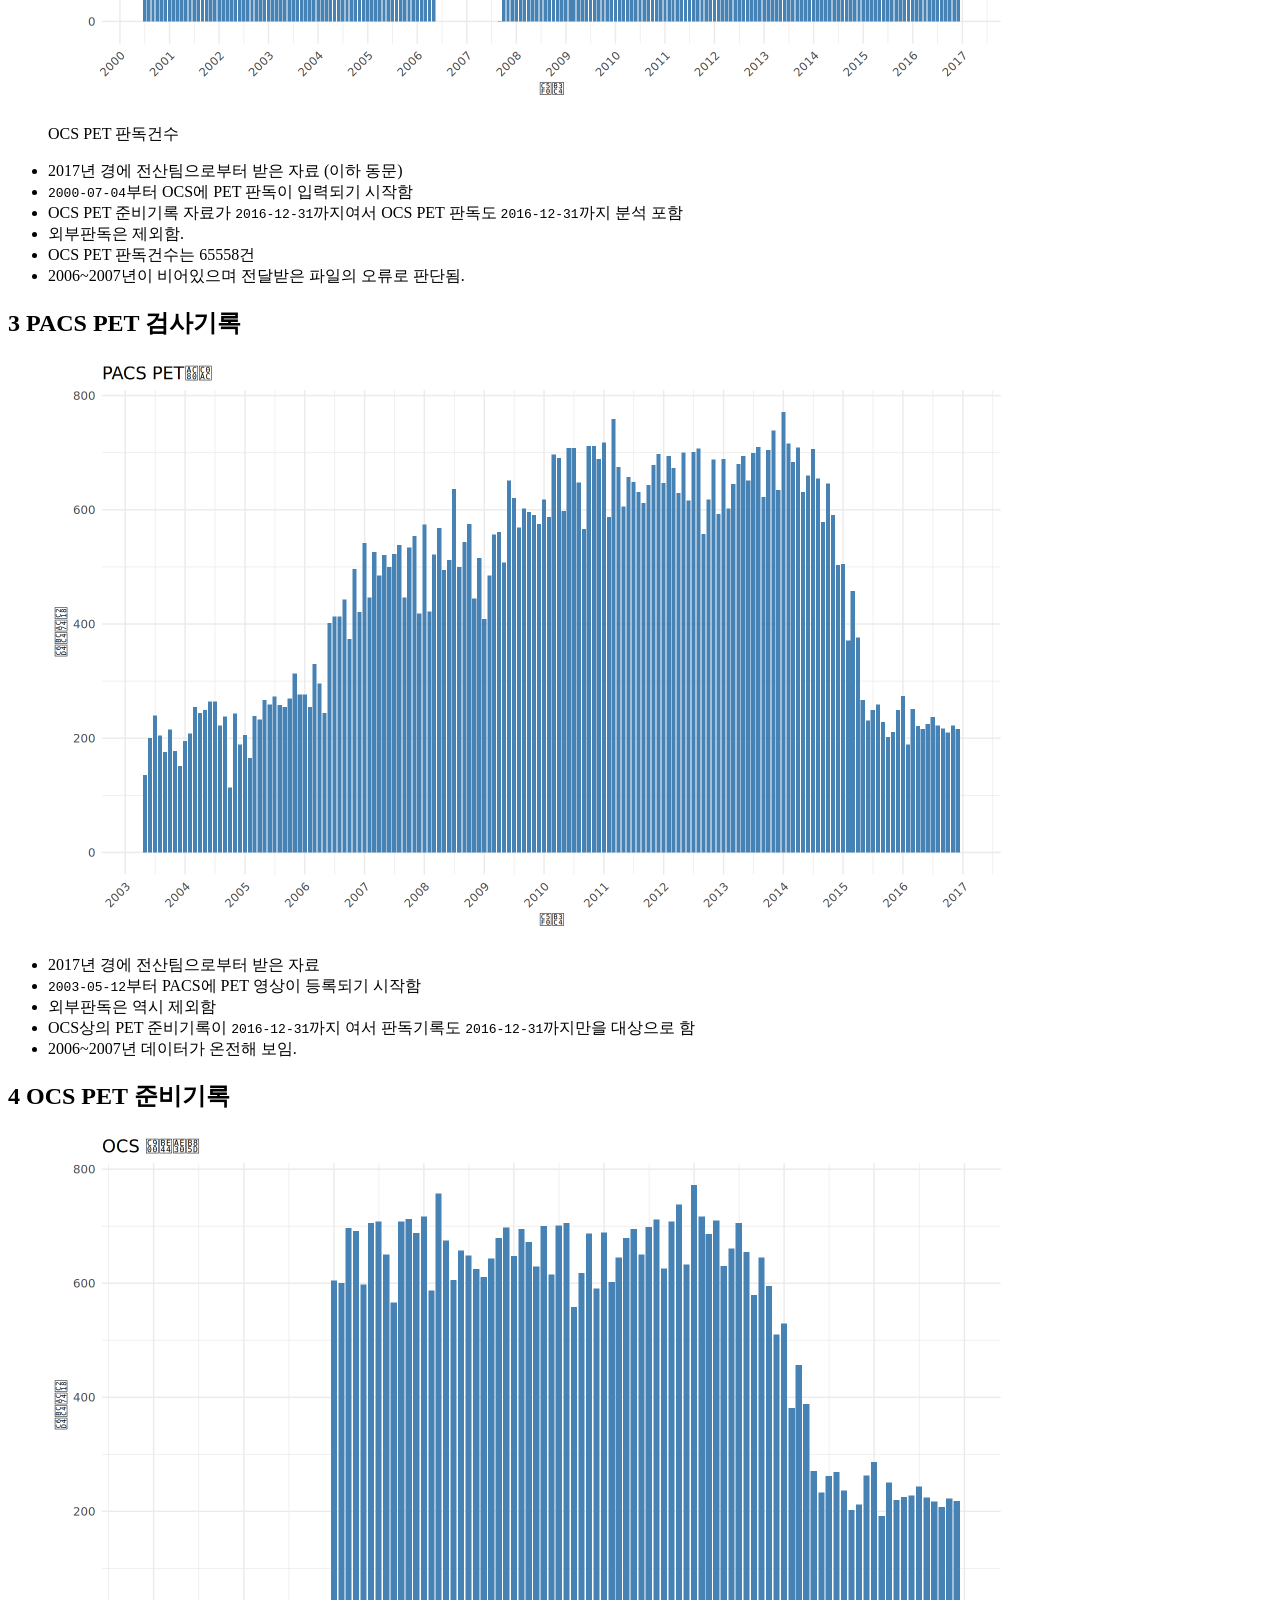
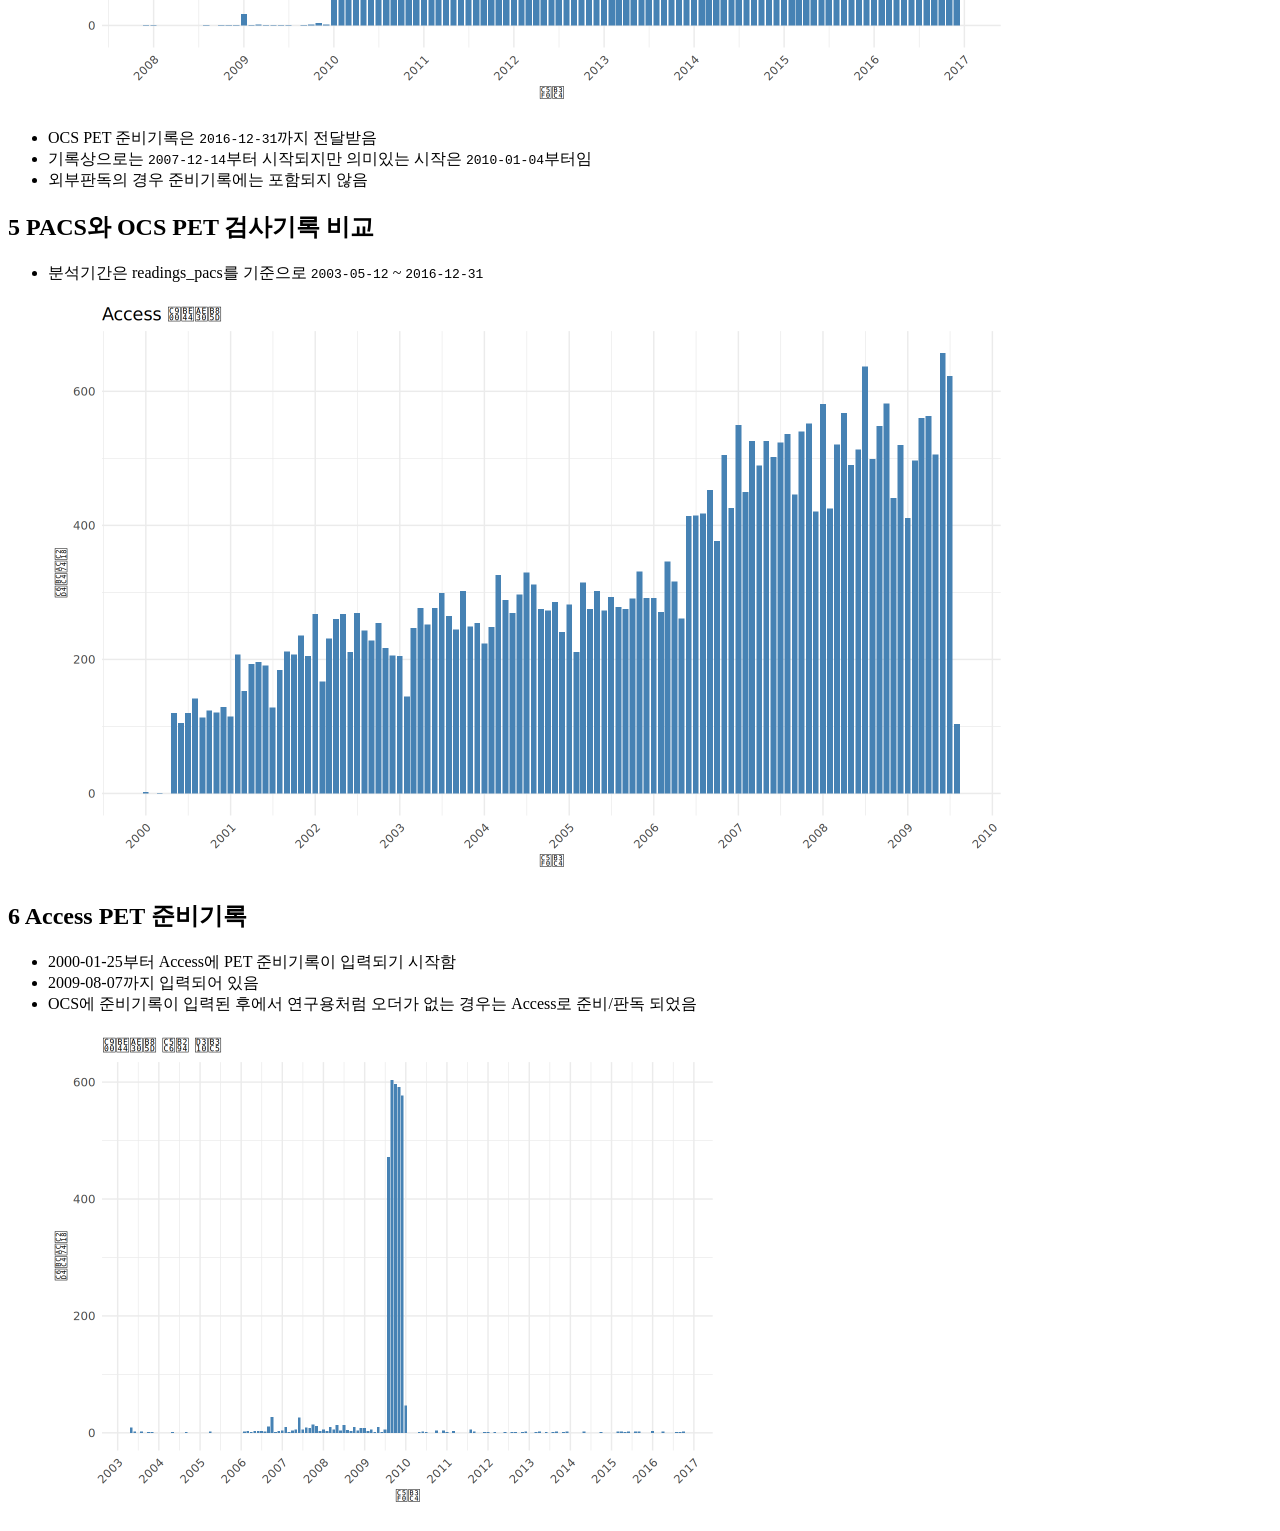
==== commit 0ff20e0a: "graph" ====
--- a/docs/index.html
+++ b/docs/index.html
@@ -22,40 +22,6 @@
   width: 0.8em;
   margin: 0 0.8em 0.2em -1em; /* quarto-specific, see https://github.com/quarto-dev/quarto-cli/issues/4556 */ 
   vertical-align: middle;
-}
-/* CSS for syntax highlighting */
-pre > code.sourceCode { white-space: pre; position: relative; }
-pre > code.sourceCode > span { line-height: 1.25; }
-pre > code.sourceCode > span:empty { height: 1.2em; }
-.sourceCode { overflow: visible; }
-code.sourceCode > span { color: inherit; text-decoration: inherit; }
-div.sourceCode { margin: 1em 0; }
-pre.sourceCode { margin: 0; }
-@media screen {
-div.sourceCode { overflow: auto; }
-}
-@media print {
-pre > code.sourceCode { white-space: pre-wrap; }
-pre > code.sourceCode > span { display: inline-block; text-indent: -5em; padding-left: 5em; }
-}
-pre.numberSource code
-  { counter-reset: source-line 0; }
-pre.numberSource code > span
-  { position: relative; left: -4em; counter-increment: source-line; }
-pre.numberSource code > span > a:first-child::before
-  { content: counter(source-line);
-    position: relative; left: -1em; text-align: right; vertical-align: baseline;
-    border: none; display: inline-block;
-    -webkit-touch-callout: none; -webkit-user-select: none;
-    -khtml-user-select: none; -moz-user-select: none;
-    -ms-user-select: none; user-select: none;
-    padding: 0 4px; width: 4em;
-  }
-pre.numberSource { margin-left: 3em;  padding-left: 4px; }
-div.sourceCode
-  {   }
-@media screen {
-pre > code.sourceCode > span > a:first-child::before { text-decoration: underline; }
 }
 </style>
 
@@ -149,7 +115,7 @@
     <h2 id="toc-title">On this page</h2>
    
   <ul>
-  <li><a href="#pet-판독준비기록-pacsocs-이관" id="toc-pet-판독준비기록-pacsocs-이관" class="nav-link active" data-scroll-target="#pet-판독준비기록-pacsocs-이관"><span class="header-section-number">1</span> PET 판독/준비기록 PACS/OCS 이관</a></li>
+  <li><a href="#access-판독준비기록-pacsocs-이관" id="toc-access-판독준비기록-pacsocs-이관" class="nav-link active" data-scroll-target="#access-판독준비기록-pacsocs-이관"><span class="header-section-number">1</span> Access 판독/준비기록 PACS/OCS 이관</a></li>
   <li><a href="#ocs-pet-판독건수" id="toc-ocs-pet-판독건수" class="nav-link" data-scroll-target="#ocs-pet-판독건수"><span class="header-section-number">2</span> OCS PET 판독건수</a></li>
   <li><a href="#pacs-pet-검사기록" id="toc-pacs-pet-검사기록" class="nav-link" data-scroll-target="#pacs-pet-검사기록"><span class="header-section-number">3</span> PACS PET 검사기록</a></li>
   <li><a href="#ocs-pet-준비기록" id="toc-ocs-pet-준비기록" class="nav-link" data-scroll-target="#ocs-pet-준비기록"><span class="header-section-number">4</span> OCS PET 준비기록</a></li>
@@ -203,24 +169,25 @@
 </header>
 
 
-<section id="pet-판독준비기록-pacsocs-이관" class="level2" data-number="1">
-<h2 data-number="1" class="anchored" data-anchor-id="pet-판독준비기록-pacsocs-이관"><span class="header-section-number">1</span> PET 판독/준비기록 PACS/OCS 이관</h2>
+<section id="access-판독준비기록-pacsocs-이관" class="level2" data-number="1">
+<h2 data-number="1" class="anchored" data-anchor-id="access-판독준비기록-pacsocs-이관"><span class="header-section-number">1</span> Access 판독/준비기록 PACS/OCS 이관</h2>
 <p>원자력병원 핵의학과에 PET이 설치된 당시에 판독은 Microsoft사의 Access database에 감마와 PET 판독을 입력하는 시스템을 사용했습니다. Access 상의 최초 PET ExamDate는 <code>1997-07-16</code>입니다. 50년사에는 PET 기동식이 <code>1997-08-02</code>로 기록되어 있으며 날짜를 비교해보면 기동식 이전에 판독입력은 약 2주전부터 이미 시작되었습니다.</p>
 <p>2000년 경에 EMR (Electric Medical Record)과 함께 OCS(Order Communication System)이 도입되었습니다. 이 때부터 오더가 있는 공식적인 판독은 OCS에 입력을 하게 됩니다. 하지만 당시에는 연구목적의 PET 등은 오더가 대부분 없었기 때문에 이런 경우들은 Access에 입력을 하게 됩니다. 따라서 OCS상의 최초 판독일은 <code>2000-07-04</code>이지만 Access 판독은 <code>2009-07-09</code>까지 존재합니다.</p>
 <p>2003년 경에는 PACS가 도입됩니다. 이때부터 판독입력은 PACS에 직접 입력하게 되지만 결국은 OCS에도 저장되므로 판독기록의 보존이라는 측면에서는 차이가 없는셈입니다. 다만 Legacy PET Imaging Archive System 이외에 공식적인 PET(/CT) 저장이 새로 생겼다는 차이가 있습니다. 사실 Legacy PET Imaging Archive System은 magnetic tape, optical magnetic disk, CD 등으로 변모해왔지만 오랜시간이 경과하여 오류률이 높아서 실제 사용이 어렵기 때문에 PACS에 PET/CT image가 저장된다는 것은 상당한 장점이 있습니다.</p>
 <p>마지막으로 NM miniPACS에도 영상기록이 보존되어 있습니다. 공식적으로 저장되기 시작한 날짜는 확인이 필요합니다. 영상보관면에서는 PET sinogram은 아니지만 reconstructed low data가 저장되어 있으므로 그러한 장점이 있습니다. 한가지 명확하지 않은 것은 reseach PET data의 경우 NM miniPACS에 저장하는 것도 고려됩니다.</p>
-<div class="cell">
-<div class="cell-output-display">
-<div>
-<figure class="figure">
-<p><img src="index_files/figure-html/ocs-pet-readings-1.png" class="img-fluid figure-img" width="960"></p>
-</figure>
-</div>
-</div>
-</div>
 </section>
 <section id="ocs-pet-판독건수" class="level2" data-number="2">
 <h2 data-number="2" class="anchored" data-anchor-id="ocs-pet-판독건수"><span class="header-section-number">2</span> OCS PET 판독건수</h2>
+<div class="cell">
+<div class="cell-output-display">
+<div class="quarto-figure quarto-figure-center">
+<figure class="figure">
+<p><img src="index_files/figure-html/ocs-pet-readings-1.png" class="img-fluid figure-img" width="960"></p>
+<figcaption>OCS PET 판독건수</figcaption>
+</figure>
+</div>
+</div>
+</div>
 <ul>
 <li>2017년 경에 전산팀으로부터 받은 자료 (이하 동문)</li>
 <li><code>2000-07-04</code>부터 OCS에 PET 판독이 입력되기 시작함</li>
@@ -229,6 +196,9 @@
 <li>OCS PET 판독건수는 65558건</li>
 <li>2006~2007년이 비어있으며 전달받은 파일의 오류로 판단됨.</li>
 </ul>
+</section>
+<section id="pacs-pet-검사기록" class="level2" data-number="3">
+<h2 data-number="3" class="anchored" data-anchor-id="pacs-pet-검사기록"><span class="header-section-number">3</span> PACS PET 검사기록</h2>
 <div class="cell">
 <div class="cell-output-display">
 <div>
@@ -238,9 +208,6 @@
 </div>
 </div>
 </div>
-</section>
-<section id="pacs-pet-검사기록" class="level2" data-number="3">
-<h2 data-number="3" class="anchored" data-anchor-id="pacs-pet-검사기록"><span class="header-section-number">3</span> PACS PET 검사기록</h2>
 <ul>
 <li>2017년 경에 전산팀으로부터 받은 자료</li>
 <li><code>2003-05-12</code>부터 PACS에 PET 영상이 등록되기 시작함</li>
@@ -248,6 +215,9 @@
 <li>OCS상의 PET 준비기록이 <code>2016-12-31</code>까지 여서 판독기록도 <code>2016-12-31</code>까지만을 대상으로 함</li>
 <li>2006~2007년 데이터가 온전해 보임.</li>
 </ul>
+</section>
+<section id="ocs-pet-준비기록" class="level2" data-number="4">
+<h2 data-number="4" class="anchored" data-anchor-id="ocs-pet-준비기록"><span class="header-section-number">4</span> OCS PET 준비기록</h2>
 <div class="cell">
 <div class="cell-output-display">
 <div>
@@ -257,9 +227,6 @@
 </div>
 </div>
 </div>
-</section>
-<section id="ocs-pet-준비기록" class="level2" data-number="4">
-<h2 data-number="4" class="anchored" data-anchor-id="ocs-pet-준비기록"><span class="header-section-number">4</span> OCS PET 준비기록</h2>
 <ul>
 <li>OCS PET 준비기록은 <code>2016-12-31</code>까지 전달받음</li>
 <li>기록상으로는 <code>2007-12-14</code>부터 시작되지만 의미있는 시작은 <code>2010-01-04</code>부터임</li>
@@ -289,29 +256,6 @@
 <li>OCS에 준비기록이 입력된 후에서 연구용처럼 오더가 없는 경우는 Access로 준비/판독 되었음</li>
 </ul>
 <div class="cell">
-<div class="sourceCode cell-code" id="cb1"><pre class="sourceCode r code-with-copy"><code class="sourceCode r"><span id="cb1-1"><a href="#cb1-1" aria-hidden="true" tabindex="-1"></a>dt_ocs <span class="ot">&lt;-</span> preparations_ocs[, .(PtID, ExamDate, 검사명)]</span>
-<span id="cb1-2"><a href="#cb1-2" aria-hidden="true" tabindex="-1"></a>dt_access <span class="ot">&lt;-</span> preparations_access[, .(PtID, ExamDate)]</span>
-<span id="cb1-3"><a href="#cb1-3" aria-hidden="true" tabindex="-1"></a></span>
-<span id="cb1-4"><a href="#cb1-4" aria-hidden="true" tabindex="-1"></a><span class="co"># 2. 중복 제거 (중요)</span></span>
-<span id="cb1-5"><a href="#cb1-5" aria-hidden="true" tabindex="-1"></a>dt_ocs <span class="ot">&lt;-</span> <span class="fu">unique</span>(dt_ocs)</span>
-<span id="cb1-6"><a href="#cb1-6" aria-hidden="true" tabindex="-1"></a>dt_access <span class="ot">&lt;-</span> <span class="fu">unique</span>(dt_access)</span>
-<span id="cb1-7"><a href="#cb1-7" aria-hidden="true" tabindex="-1"></a></span>
-<span id="cb1-8"><a href="#cb1-8" aria-hidden="true" tabindex="-1"></a>merged <span class="ot">&lt;-</span> <span class="fu">merge</span>(</span>
-<span id="cb1-9"><a href="#cb1-9" aria-hidden="true" tabindex="-1"></a>  dt_access, dt_ocs,</span>
-<span id="cb1-10"><a href="#cb1-10" aria-hidden="true" tabindex="-1"></a>  <span class="at">by =</span> <span class="fu">c</span>(<span class="st">"PtID"</span>, <span class="st">"ExamDate"</span>),</span>
-<span id="cb1-11"><a href="#cb1-11" aria-hidden="true" tabindex="-1"></a>  <span class="at">all =</span> <span class="cn">TRUE</span>,   <span class="co"># 둘 중 하나라도 있으면 포함</span></span>
-<span id="cb1-12"><a href="#cb1-12" aria-hidden="true" tabindex="-1"></a>  <span class="at">suffixes =</span> <span class="fu">c</span>(<span class="st">".access"</span>, <span class="st">".ocs"</span>)</span>
-<span id="cb1-13"><a href="#cb1-13" aria-hidden="true" tabindex="-1"></a>)</span>
-<span id="cb1-14"><a href="#cb1-14" aria-hidden="true" tabindex="-1"></a></span>
-<span id="cb1-15"><a href="#cb1-15" aria-hidden="true" tabindex="-1"></a>readings_keys <span class="ot">&lt;-</span> <span class="fu">unique</span>(readings_pacs[, .(PtID, ExamDate)])</span>
-<span id="cb1-16"><a href="#cb1-16" aria-hidden="true" tabindex="-1"></a>merged_keys   <span class="ot">&lt;-</span> <span class="fu">unique</span>(merged[, .(PtID, ExamDate)])</span>
-<span id="cb1-17"><a href="#cb1-17" aria-hidden="true" tabindex="-1"></a></span>
-<span id="cb1-18"><a href="#cb1-18" aria-hidden="true" tabindex="-1"></a>only_in_readings <span class="ot">&lt;-</span> readings_keys[<span class="sc">!</span>merged_keys, on <span class="ot">=</span> .(PtID, ExamDate)]</span>
-<span id="cb1-19"><a href="#cb1-19" aria-hidden="true" tabindex="-1"></a>readings_missing_preparation <span class="ot">&lt;-</span> readings_pacs[only_in_readings, on <span class="ot">=</span> .(PtID, ExamDate)]</span>
-<span id="cb1-20"><a href="#cb1-20" aria-hidden="true" tabindex="-1"></a></span>
-<span id="cb1-21"><a href="#cb1-21" aria-hidden="true" tabindex="-1"></a></span>
-<span id="cb1-22"><a href="#cb1-22" aria-hidden="true" tabindex="-1"></a></span>
-<span id="cb1-23"><a href="#cb1-23" aria-hidden="true" tabindex="-1"></a><span class="fu">my_plot_monthly_counts</span>(readings_missing_preparation, ExamDate, <span class="st">"준비기록 없는 판독"</span>)</span></code><button title="Copy to Clipboard" class="code-copy-button"><i class="bi"></i></button></pre></div>
 <div class="cell-output-display">
 <div>
 <figure class="figure">
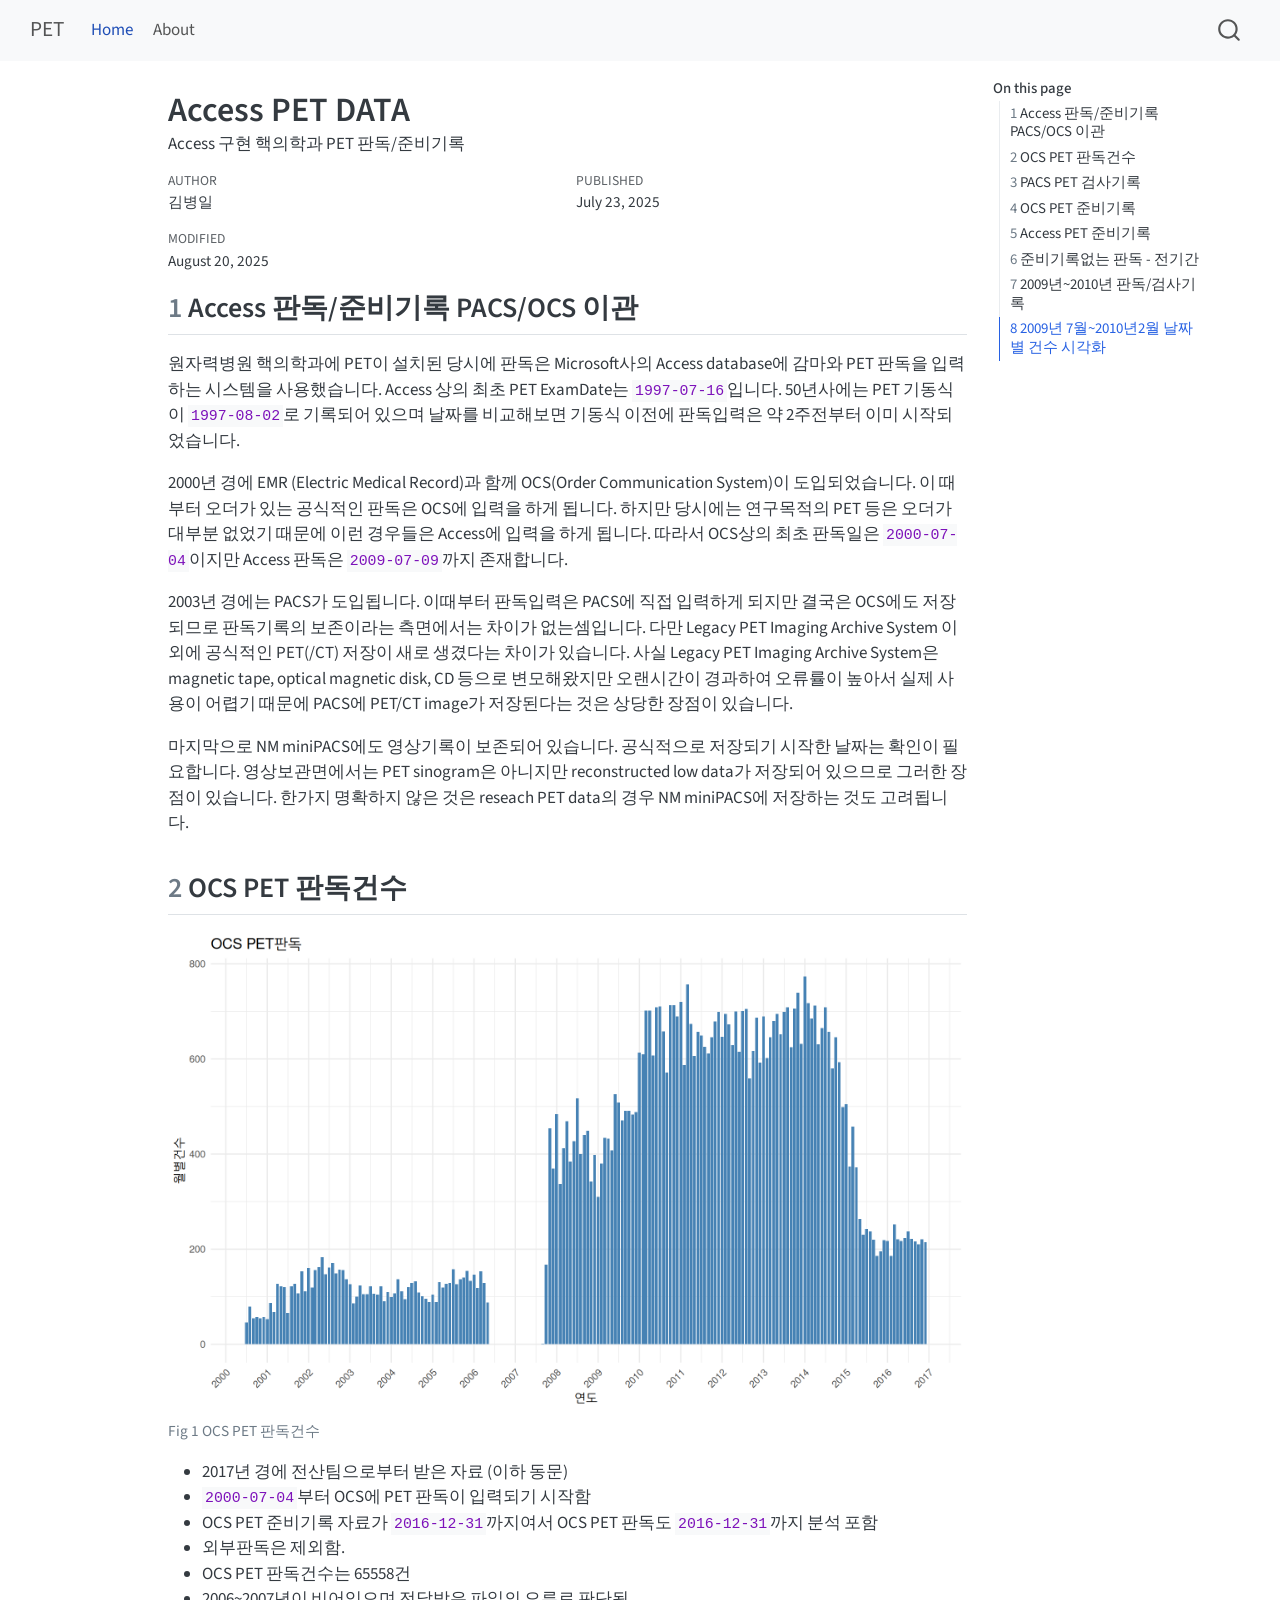
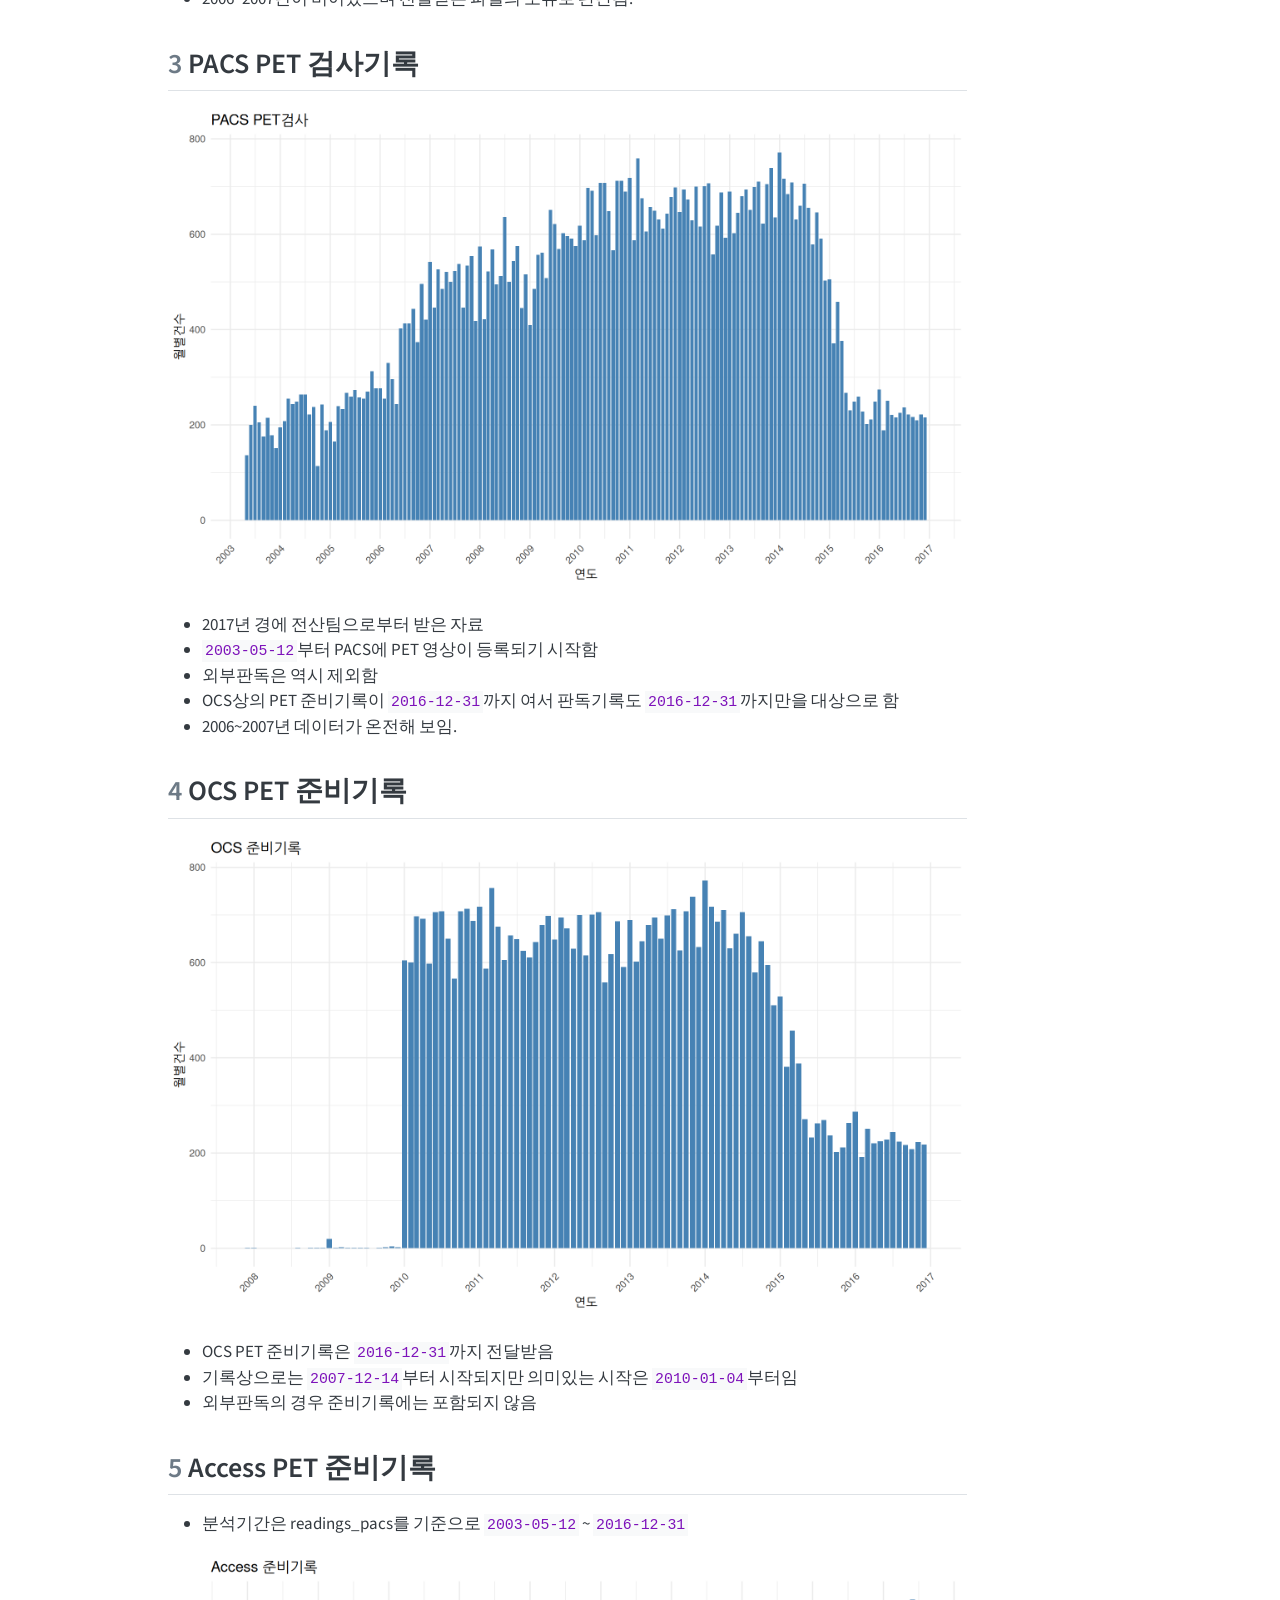
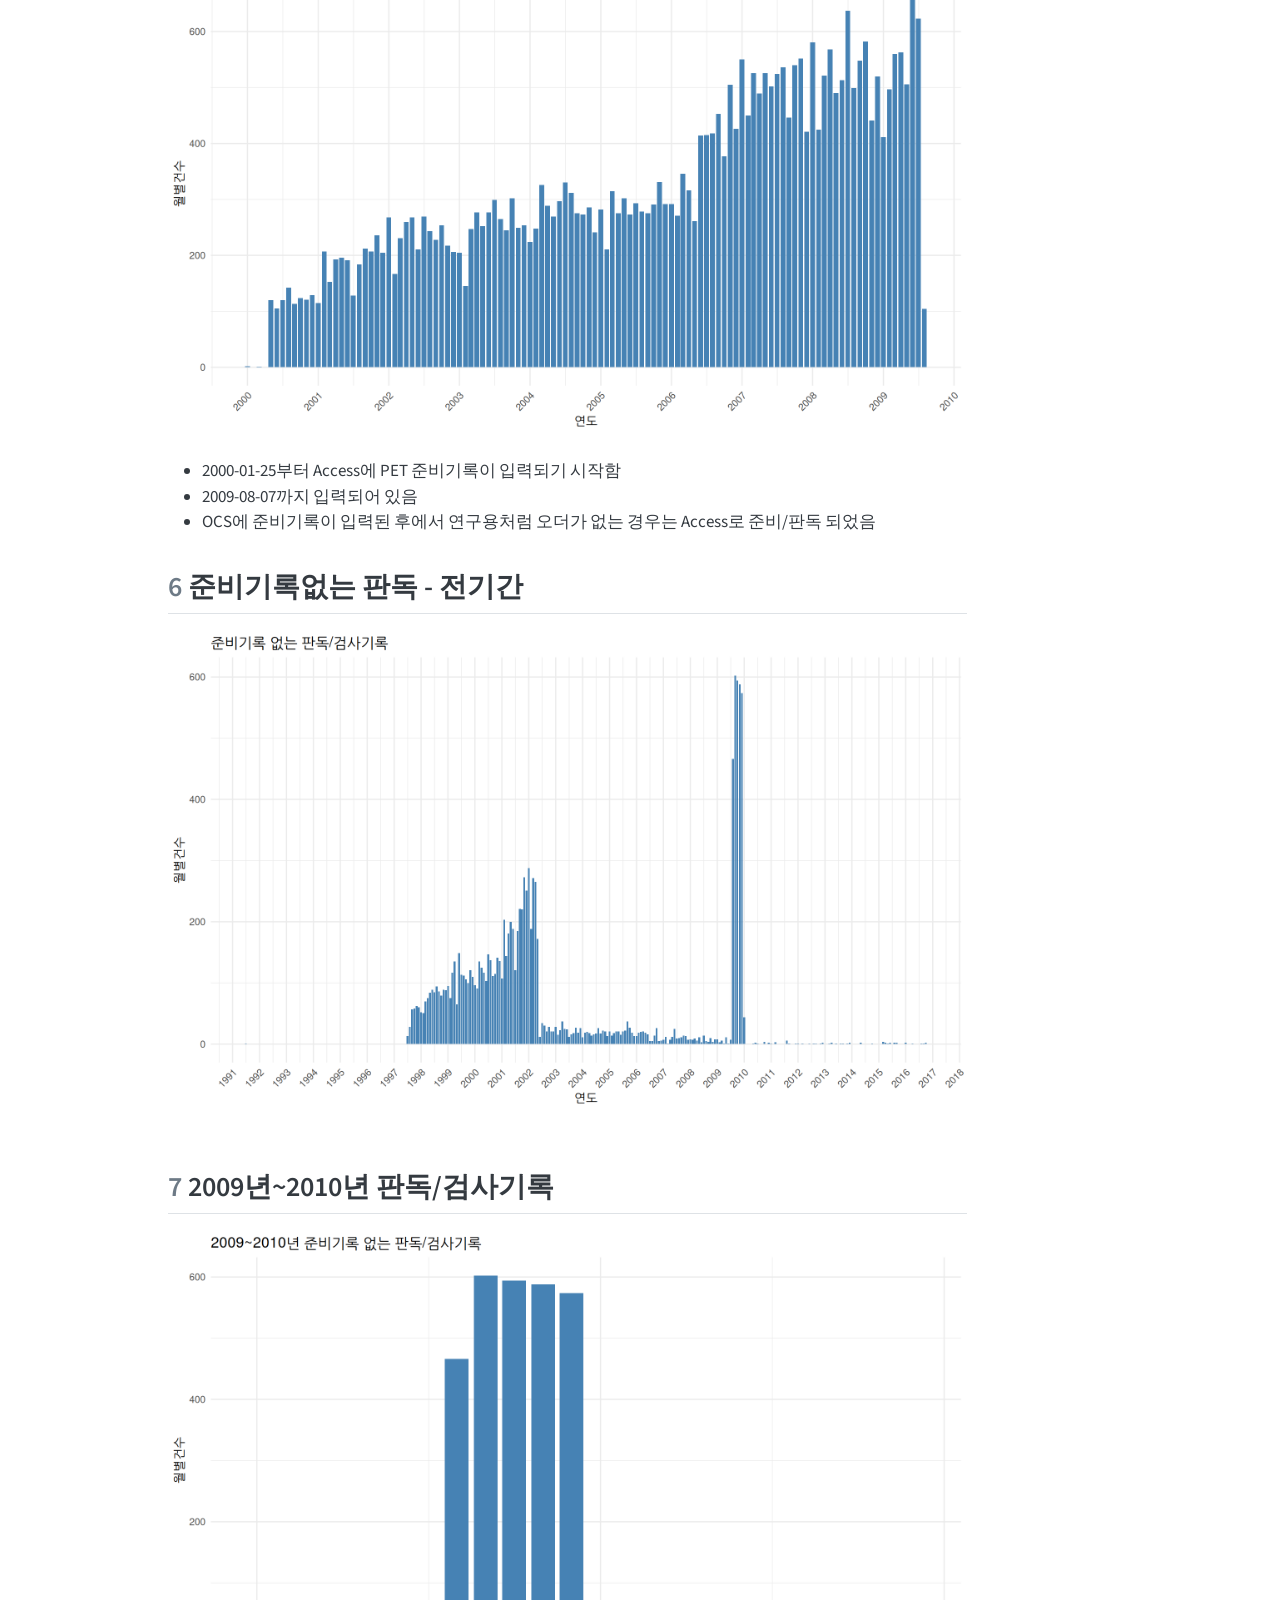
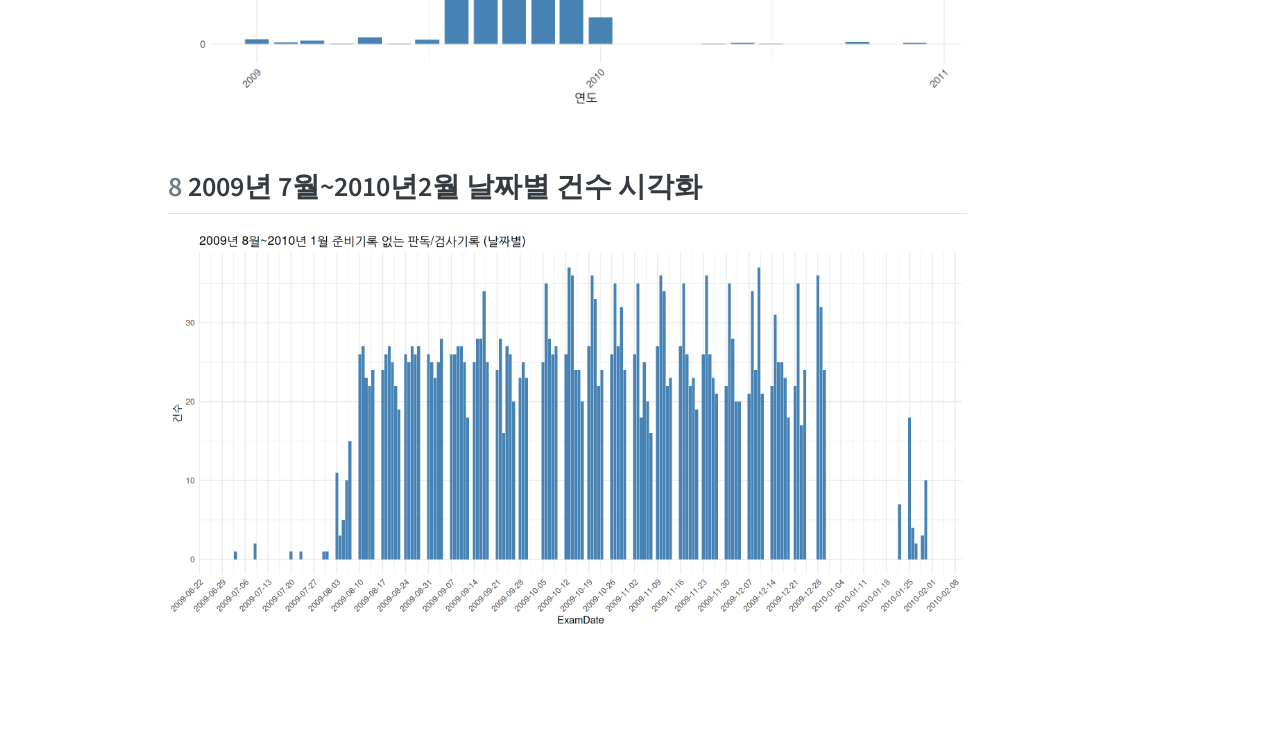
==== commit 3427545f: "final" ====
--- a/docs/index.html
+++ b/docs/index.html
@@ -2,7 +2,7 @@
 <html xmlns="http://www.w3.org/1999/xhtml" lang="en" xml:lang="en"><head>
 
 <meta charset="utf-8">
-<meta name="generator" content="quarto-1.6.42">
+<meta name="generator" content="quarto-1.7.32">
 
 <meta name="viewport" content="width=device-width, initial-scale=1.0, user-scalable=yes">
 
@@ -33,15 +33,16 @@
 <script src="site_libs/quarto-search/fuse.min.js"></script>
 <script src="site_libs/quarto-search/quarto-search.js"></script>
 <meta name="quarto:offset" content="./">
-<script src="site_libs/quarto-html/quarto.js"></script>
+<script src="site_libs/quarto-html/quarto.js" type="module"></script>
+<script src="site_libs/quarto-html/tabsets/tabsets.js" type="module"></script>
 <script src="site_libs/quarto-html/popper.min.js"></script>
 <script src="site_libs/quarto-html/tippy.umd.min.js"></script>
 <script src="site_libs/quarto-html/anchor.min.js"></script>
 <link href="site_libs/quarto-html/tippy.css" rel="stylesheet">
-<link href="site_libs/quarto-html/quarto-syntax-highlighting-2f5df379a58b258e96c21c0638c20c03.css" rel="stylesheet" id="quarto-text-highlighting-styles">
+<link href="site_libs/quarto-html/quarto-syntax-highlighting-37eea08aefeeee20ff55810ff984fec1.css" rel="stylesheet" id="quarto-text-highlighting-styles">
 <script src="site_libs/bootstrap/bootstrap.min.js"></script>
 <link href="site_libs/bootstrap/bootstrap-icons.css" rel="stylesheet">
-<link href="site_libs/bootstrap/bootstrap-c8a01258441097d17a999774078ed729.min.css" rel="stylesheet" append-hash="true" id="quarto-bootstrap" data-mode="light">
+<link href="site_libs/bootstrap/bootstrap-b4af785bccbe96877ebdb8ae6fbd0d5b.min.css" rel="stylesheet" append-hash="true" id="quarto-bootstrap" data-mode="light">
 <script id="quarto-search-options" type="application/json">{
   "location": "navbar",
   "copy-button": false,
@@ -74,7 +75,7 @@
 <link rel="stylesheet" href="styles/styles.css">
 </head>
 
-<body class="nav-fixed">
+<body class="nav-fixed quarto-light">
 
 <div id="quarto-search-results"></div>
   <header id="quarto-header" class="headroom fixed-top">
@@ -119,8 +120,10 @@
   <li><a href="#ocs-pet-판독건수" id="toc-ocs-pet-판독건수" class="nav-link" data-scroll-target="#ocs-pet-판독건수"><span class="header-section-number">2</span> OCS PET 판독건수</a></li>
   <li><a href="#pacs-pet-검사기록" id="toc-pacs-pet-검사기록" class="nav-link" data-scroll-target="#pacs-pet-검사기록"><span class="header-section-number">3</span> PACS PET 검사기록</a></li>
   <li><a href="#ocs-pet-준비기록" id="toc-ocs-pet-준비기록" class="nav-link" data-scroll-target="#ocs-pet-준비기록"><span class="header-section-number">4</span> OCS PET 준비기록</a></li>
-  <li><a href="#pacs와-ocs-pet-검사기록-비교" id="toc-pacs와-ocs-pet-검사기록-비교" class="nav-link" data-scroll-target="#pacs와-ocs-pet-검사기록-비교"><span class="header-section-number">5</span> PACS와 OCS PET 검사기록 비교</a></li>
-  <li><a href="#access-pet-준비기록" id="toc-access-pet-준비기록" class="nav-link" data-scroll-target="#access-pet-준비기록"><span class="header-section-number">6</span> Access PET 준비기록</a></li>
+  <li><a href="#access-pet-준비기록" id="toc-access-pet-준비기록" class="nav-link" data-scroll-target="#access-pet-준비기록"><span class="header-section-number">5</span> Access PET 준비기록</a></li>
+  <li><a href="#준비기록없는-판독---전기간" id="toc-준비기록없는-판독---전기간" class="nav-link" data-scroll-target="#준비기록없는-판독---전기간"><span class="header-section-number">6</span> 준비기록없는 판독 - 전기간</a></li>
+  <li><a href="#년2010년-판독검사기록" id="toc-년2010년-판독검사기록" class="nav-link" data-scroll-target="#년2010년-판독검사기록"><span class="header-section-number">7</span> 2009년~2010년 판독/검사기록</a></li>
+  <li><a href="#년-7월2010년2월-날짜별-건수-시각화" id="toc-년-7월2010년2월-날짜별-건수-시각화" class="nav-link" data-scroll-target="#년-7월2010년2월-날짜별-건수-시각화"><span class="header-section-number">8</span> 2009년 7월~2010년2월 날짜별 건수 시각화</a></li>
   </ul>
 </nav>
     </div>
@@ -158,7 +161,7 @@
     <div>
     <div class="quarto-title-meta-heading">Modified</div>
     <div class="quarto-title-meta-contents">
-      <p class="date-modified">August 19, 2025</p>
+      <p class="date-modified">August 20, 2025</p>
     </div>
   </div>
     
@@ -183,7 +186,7 @@
 <div class="quarto-figure quarto-figure-center">
 <figure class="figure">
 <p><img src="index_files/figure-html/ocs-pet-readings-1.png" class="img-fluid figure-img" width="960"></p>
-<figcaption>OCS PET 판독건수</figcaption>
+<figcaption>Fig 1 OCS PET 판독건수</figcaption>
 </figure>
 </div>
 </div>
@@ -233,8 +236,8 @@
 <li>외부판독의 경우 준비기록에는 포함되지 않음</li>
 </ul>
 </section>
-<section id="pacs와-ocs-pet-검사기록-비교" class="level2" data-number="5">
-<h2 data-number="5" class="anchored" data-anchor-id="pacs와-ocs-pet-검사기록-비교"><span class="header-section-number">5</span> PACS와 OCS PET 검사기록 비교</h2>
+<section id="access-pet-준비기록" class="level2" data-number="5">
+<h2 data-number="5" class="anchored" data-anchor-id="access-pet-준비기록"><span class="header-section-number">5</span> Access PET 준비기록</h2>
 <ul>
 <li>분석기간은 readings_pacs를 기준으로 <code>2003-05-12</code> ~ <code>2016-12-31</code></li>
 </ul>
@@ -247,19 +250,43 @@
 </div>
 </div>
 </div>
-</section>
-<section id="access-pet-준비기록" class="level2" data-number="6">
-<h2 data-number="6" class="anchored" data-anchor-id="access-pet-준비기록"><span class="header-section-number">6</span> Access PET 준비기록</h2>
 <ul>
 <li>2000-01-25부터 Access에 PET 준비기록이 입력되기 시작함</li>
 <li>2009-08-07까지 입력되어 있음</li>
 <li>OCS에 준비기록이 입력된 후에서 연구용처럼 오더가 없는 경우는 Access로 준비/판독 되었음</li>
 </ul>
+</section>
+<section id="준비기록없는-판독---전기간" class="level2" data-number="6">
+<h2 data-number="6" class="anchored" data-anchor-id="준비기록없는-판독---전기간"><span class="header-section-number">6</span> 준비기록없는 판독 - 전기간</h2>
 <div class="cell">
 <div class="cell-output-display">
 <div>
 <figure class="figure">
-<p><img src="index_files/figure-html/access_ocs-1.png" class="img-fluid figure-img" width="672"></p>
+<p><img src="index_files/figure-html/all_readings_without_preparation-1.png" class="img-fluid figure-img" width="960"></p>
+</figure>
+</div>
+</div>
+</div>
+</section>
+<section id="년2010년-판독검사기록" class="level2" data-number="7">
+<h2 data-number="7" class="anchored" data-anchor-id="년2010년-판독검사기록"><span class="header-section-number">7</span> 2009년~2010년 판독/검사기록</h2>
+<div class="cell">
+<div class="cell-output-display">
+<div>
+<figure class="figure">
+<p><img src="index_files/figure-html/analyze_2009_2010_no_preparation-1.png" class="img-fluid figure-img" width="960"></p>
+</figure>
+</div>
+</div>
+</div>
+</section>
+<section id="년-7월2010년2월-날짜별-건수-시각화" class="level2" data-number="8">
+<h2 data-number="8" class="anchored" data-anchor-id="년-7월2010년2월-날짜별-건수-시각화"><span class="header-section-number">8</span> 2009년 7월~2010년2월 날짜별 건수 시각화</h2>
+<div class="cell">
+<div class="cell-output-display">
+<div>
+<figure class="figure">
+<p><img src="index_files/figure-html/plot_daily_2009_07_to_2010_02_no_preparation-1.png" class="img-fluid figure-img" width="1152"></p>
 </figure>
 </div>
 </div>
@@ -272,241 +299,247 @@
 <script src="https://utteranc.es/client.js" repo="BenKorea/utterances-comments" issue-term="pathname" theme="preferred-color-scheme" crossorigin="anonymous" async="">
 </script>
 <script id="quarto-html-after-body" type="application/javascript">
-window.document.addEventListener("DOMContentLoaded", function (event) {
-  const toggleBodyColorMode = (bsSheetEl) => {
-    const mode = bsSheetEl.getAttribute("data-mode");
-    const bodyEl = window.document.querySelector("body");
-    if (mode === "dark") {
-      bodyEl.classList.add("quarto-dark");
-      bodyEl.classList.remove("quarto-light");
-    } else {
-      bodyEl.classList.add("quarto-light");
-      bodyEl.classList.remove("quarto-dark");
-    }
-  }
-  const toggleBodyColorPrimary = () => {
-    const bsSheetEl = window.document.querySelector("link#quarto-bootstrap");
-    if (bsSheetEl) {
-      toggleBodyColorMode(bsSheetEl);
-    }
-  }
-  toggleBodyColorPrimary();  
-  const icon = "";
-  const anchorJS = new window.AnchorJS();
-  anchorJS.options = {
-    placement: 'right',
-    icon: icon
-  };
-  anchorJS.add('.anchored');
-  const isCodeAnnotation = (el) => {
-    for (const clz of el.classList) {
-      if (clz.startsWith('code-annotation-')) {                     
-        return true;
-      }
-    }
-    return false;
-  }
-  const onCopySuccess = function(e) {
-    // button target
-    const button = e.trigger;
-    // don't keep focus
-    button.blur();
-    // flash "checked"
-    button.classList.add('code-copy-button-checked');
-    var currentTitle = button.getAttribute("title");
-    button.setAttribute("title", "Copied!");
-    let tooltip;
-    if (window.bootstrap) {
-      button.setAttribute("data-bs-toggle", "tooltip");
-      button.setAttribute("data-bs-placement", "left");
-      button.setAttribute("data-bs-title", "Copied!");
-      tooltip = new bootstrap.Tooltip(button, 
-        { trigger: "manual", 
-          customClass: "code-copy-button-tooltip",
-          offset: [0, -8]});
-      tooltip.show();    
-    }
-    setTimeout(function() {
-      if (tooltip) {
-        tooltip.hide();
-        button.removeAttribute("data-bs-title");
-        button.removeAttribute("data-bs-toggle");
-        button.removeAttribute("data-bs-placement");
-      }
-      button.setAttribute("title", currentTitle);
-      button.classList.remove('code-copy-button-checked');
-    }, 1000);
-    // clear code selection
-    e.clearSelection();
-  }
-  const getTextToCopy = function(trigger) {
-      const codeEl = trigger.previousElementSibling.cloneNode(true);
-      for (const childEl of codeEl.children) {
-        if (isCodeAnnotation(childEl)) {
-          childEl.remove();
-        }
-      }
-      return codeEl.innerText;
-  }
-  const clipboard = new window.ClipboardJS('.code-copy-button:not([data-in-quarto-modal])', {
-    text: getTextToCopy
-  });
-  clipboard.on('success', onCopySuccess);
-  if (window.document.getElementById('quarto-embedded-source-code-modal')) {
-    const clipboardModal = new window.ClipboardJS('.code-copy-button[data-in-quarto-modal]', {
-      text: getTextToCopy,
-      container: window.document.getElementById('quarto-embedded-source-code-modal')
+  window.document.addEventListener("DOMContentLoaded", function (event) {
+    const icon = "";
+    const anchorJS = new window.AnchorJS();
+    anchorJS.options = {
+      placement: 'right',
+      icon: icon
+    };
+    anchorJS.add('.anchored');
+    const isCodeAnnotation = (el) => {
+      for (const clz of el.classList) {
+        if (clz.startsWith('code-annotation-')) {                     
+          return true;
+        }
+      }
+      return false;
+    }
+    const onCopySuccess = function(e) {
+      // button target
+      const button = e.trigger;
+      // don't keep focus
+      button.blur();
+      // flash "checked"
+      button.classList.add('code-copy-button-checked');
+      var currentTitle = button.getAttribute("title");
+      button.setAttribute("title", "Copied!");
+      let tooltip;
+      if (window.bootstrap) {
+        button.setAttribute("data-bs-toggle", "tooltip");
+        button.setAttribute("data-bs-placement", "left");
+        button.setAttribute("data-bs-title", "Copied!");
+        tooltip = new bootstrap.Tooltip(button, 
+          { trigger: "manual", 
+            customClass: "code-copy-button-tooltip",
+            offset: [0, -8]});
+        tooltip.show();    
+      }
+      setTimeout(function() {
+        if (tooltip) {
+          tooltip.hide();
+          button.removeAttribute("data-bs-title");
+          button.removeAttribute("data-bs-toggle");
+          button.removeAttribute("data-bs-placement");
+        }
+        button.setAttribute("title", currentTitle);
+        button.classList.remove('code-copy-button-checked');
+      }, 1000);
+      // clear code selection
+      e.clearSelection();
+    }
+    const getTextToCopy = function(trigger) {
+        const codeEl = trigger.previousElementSibling.cloneNode(true);
+        for (const childEl of codeEl.children) {
+          if (isCodeAnnotation(childEl)) {
+            childEl.remove();
+          }
+        }
+        return codeEl.innerText;
+    }
+    const clipboard = new window.ClipboardJS('.code-copy-button:not([data-in-quarto-modal])', {
+      text: getTextToCopy
     });
-    clipboardModal.on('success', onCopySuccess);
-  }
-    var localhostRegex = new RegExp(/^(?:http|https):\/\/localhost\:?[0-9]*\//);
-    var mailtoRegex = new RegExp(/^mailto:/);
-      var filterRegex = new RegExp('/' + window.location.host + '/');
-    var isInternal = (href) => {
-        return filterRegex.test(href) || localhostRegex.test(href) || mailtoRegex.test(href);
-    }
-    // Inspect non-navigation links and adorn them if external
- 	var links = window.document.querySelectorAll('a[href]:not(.nav-link):not(.navbar-brand):not(.toc-action):not(.sidebar-link):not(.sidebar-item-toggle):not(.pagination-link):not(.no-external):not([aria-hidden]):not(.dropdown-item):not(.quarto-navigation-tool):not(.about-link)');
-    for (var i=0; i<links.length; i++) {
-      const link = links[i];
-      if (!isInternal(link.href)) {
-        // undo the damage that might have been done by quarto-nav.js in the case of
-        // links that we want to consider external
-        if (link.dataset.originalHref !== undefined) {
-          link.href = link.dataset.originalHref;
-        }
-          // target, if specified
-          link.setAttribute("target", "_blank");
-          if (link.getAttribute("rel") === null) {
-            link.setAttribute("rel", "noopener");
-          }
-      }
-    }
-  function tippyHover(el, contentFn, onTriggerFn, onUntriggerFn) {
-    const config = {
-      allowHTML: true,
-      maxWidth: 500,
-      delay: 100,
-      arrow: false,
-      appendTo: function(el) {
-          return el.parentElement;
-      },
-      interactive: true,
-      interactiveBorder: 10,
-      theme: 'quarto',
-      placement: 'bottom-start',
-    };
-    if (contentFn) {
-      config.content = contentFn;
-    }
-    if (onTriggerFn) {
-      config.onTrigger = onTriggerFn;
-    }
-    if (onUntriggerFn) {
-      config.onUntrigger = onUntriggerFn;
-    }
-    window.tippy(el, config); 
-  }
-  const noterefs = window.document.querySelectorAll('a[role="doc-noteref"]');
-  for (var i=0; i<noterefs.length; i++) {
-    const ref = noterefs[i];
-    tippyHover(ref, function() {
-      // use id or data attribute instead here
-      let href = ref.getAttribute('data-footnote-href') || ref.getAttribute('href');
-      try { href = new URL(href).hash; } catch {}
-      const id = href.replace(/^#\/?/, "");
-      const note = window.document.getElementById(id);
-      if (note) {
-        return note.innerHTML;
+    clipboard.on('success', onCopySuccess);
+    if (window.document.getElementById('quarto-embedded-source-code-modal')) {
+      const clipboardModal = new window.ClipboardJS('.code-copy-button[data-in-quarto-modal]', {
+        text: getTextToCopy,
+        container: window.document.getElementById('quarto-embedded-source-code-modal')
+      });
+      clipboardModal.on('success', onCopySuccess);
+    }
+      var localhostRegex = new RegExp(/^(?:http|https):\/\/localhost\:?[0-9]*\//);
+      var mailtoRegex = new RegExp(/^mailto:/);
+        var filterRegex = new RegExp('/' + window.location.host + '/');
+      var isInternal = (href) => {
+          return filterRegex.test(href) || localhostRegex.test(href) || mailtoRegex.test(href);
+      }
+      // Inspect non-navigation links and adorn them if external
+     var links = window.document.querySelectorAll('a[href]:not(.nav-link):not(.navbar-brand):not(.toc-action):not(.sidebar-link):not(.sidebar-item-toggle):not(.pagination-link):not(.no-external):not([aria-hidden]):not(.dropdown-item):not(.quarto-navigation-tool):not(.about-link)');
+      for (var i=0; i<links.length; i++) {
+        const link = links[i];
+        if (!isInternal(link.href)) {
+          // undo the damage that might have been done by quarto-nav.js in the case of
+          // links that we want to consider external
+          if (link.dataset.originalHref !== undefined) {
+            link.href = link.dataset.originalHref;
+          }
+            // target, if specified
+            link.setAttribute("target", "_blank");
+            if (link.getAttribute("rel") === null) {
+              link.setAttribute("rel", "noopener");
+            }
+        }
+      }
+    function tippyHover(el, contentFn, onTriggerFn, onUntriggerFn) {
+      const config = {
+        allowHTML: true,
+        maxWidth: 500,
+        delay: 100,
+        arrow: false,
+        appendTo: function(el) {
+            return el.parentElement;
+        },
+        interactive: true,
+        interactiveBorder: 10,
+        theme: 'quarto',
+        placement: 'bottom-start',
+      };
+      if (contentFn) {
+        config.content = contentFn;
+      }
+      if (onTriggerFn) {
+        config.onTrigger = onTriggerFn;
+      }
+      if (onUntriggerFn) {
+        config.onUntrigger = onUntriggerFn;
+      }
+      window.tippy(el, config); 
+    }
+    const noterefs = window.document.querySelectorAll('a[role="doc-noteref"]');
+    for (var i=0; i<noterefs.length; i++) {
+      const ref = noterefs[i];
+      tippyHover(ref, function() {
+        // use id or data attribute instead here
+        let href = ref.getAttribute('data-footnote-href') || ref.getAttribute('href');
+        try { href = new URL(href).hash; } catch {}
+        const id = href.replace(/^#\/?/, "");
+        const note = window.document.getElementById(id);
+        if (note) {
+          return note.innerHTML;
+        } else {
+          return "";
+        }
+      });
+    }
+    const xrefs = window.document.querySelectorAll('a.quarto-xref');
+    const processXRef = (id, note) => {
+      // Strip column container classes
+      const stripColumnClz = (el) => {
+        el.classList.remove("page-full", "page-columns");
+        if (el.children) {
+          for (const child of el.children) {
+            stripColumnClz(child);
+          }
+        }
+      }
+      stripColumnClz(note)
+      if (id === null || id.startsWith('sec-')) {
+        // Special case sections, only their first couple elements
+        const container = document.createElement("div");
+        if (note.children && note.children.length > 2) {
+          container.appendChild(note.children[0].cloneNode(true));
+          for (let i = 1; i < note.children.length; i++) {
+            const child = note.children[i];
+            if (child.tagName === "P" && child.innerText === "") {
+              continue;
+            } else {
+              container.appendChild(child.cloneNode(true));
+              break;
+            }
+          }
+          if (window.Quarto?.typesetMath) {
+            window.Quarto.typesetMath(container);
+          }
+          return container.innerHTML
+        } else {
+          if (window.Quarto?.typesetMath) {
+            window.Quarto.typesetMath(note);
+          }
+          return note.innerHTML;
+        }
       } else {
-        return "";
-      }
-    });
-  }
-  const xrefs = window.document.querySelectorAll('a.quarto-xref');
-  const processXRef = (id, note) => {
-    // Strip column container classes
-    const stripColumnClz = (el) => {
-      el.classList.remove("page-full", "page-columns");
-      if (el.children) {
-        for (const child of el.children) {
-          stripColumnClz(child);
-        }
-      }
-    }
-    stripColumnClz(note)
-    if (id === null || id.startsWith('sec-')) {
-      // Special case sections, only their first couple elements
-      const container = document.createElement("div");
-      if (note.children && note.children.length > 2) {
-        container.appendChild(note.children[0].cloneNode(true));
-        for (let i = 1; i < note.children.length; i++) {
-          const child = note.children[i];
-          if (child.tagName === "P" && child.innerText === "") {
-            continue;
-          } else {
-            container.appendChild(child.cloneNode(true));
-            break;
-          }
-        }
-        if (window.Quarto?.typesetMath) {
-          window.Quarto.typesetMath(container);
-        }
-        return container.innerHTML
-      } else {
+        // Remove any anchor links if they are present
+        const anchorLink = note.querySelector('a.anchorjs-link');
+        if (anchorLink) {
+          anchorLink.remove();
+        }
         if (window.Quarto?.typesetMath) {
           window.Quarto.typesetMath(note);
         }
-        return note.innerHTML;
-      }
-    } else {
-      // Remove any anchor links if they are present
-      const anchorLink = note.querySelector('a.anchorjs-link');
-      if (anchorLink) {
-        anchorLink.remove();
-      }
-      if (window.Quarto?.typesetMath) {
-        window.Quarto.typesetMath(note);
-      }
-      if (note.classList.contains("callout")) {
-        return note.outerHTML;
-      } else {
-        return note.innerHTML;
-      }
-    }
-  }
-  for (var i=0; i<xrefs.length; i++) {
-    const xref = xrefs[i];
-    tippyHover(xref, undefined, function(instance) {
-      instance.disable();
-      let url = xref.getAttribute('href');
-      let hash = undefined; 
-      if (url.startsWith('#')) {
-        hash = url;
-      } else {
-        try { hash = new URL(url).hash; } catch {}
-      }
-      if (hash) {
-        const id = hash.replace(/^#\/?/, "");
-        const note = window.document.getElementById(id);
-        if (note !== null) {
-          try {
-            const html = processXRef(id, note.cloneNode(true));
-            instance.setContent(html);
-          } finally {
-            instance.enable();
-            instance.show();
-          }
+        if (note.classList.contains("callout")) {
+          return note.outerHTML;
         } else {
-          // See if we can fetch this
-          fetch(url.split('#')[0])
+          return note.innerHTML;
+        }
+      }
+    }
+    for (var i=0; i<xrefs.length; i++) {
+      const xref = xrefs[i];
+      tippyHover(xref, undefined, function(instance) {
+        instance.disable();
+        let url = xref.getAttribute('href');
+        let hash = undefined; 
+        if (url.startsWith('#')) {
+          hash = url;
+        } else {
+          try { hash = new URL(url).hash; } catch {}
+        }
+        if (hash) {
+          const id = hash.replace(/^#\/?/, "");
+          const note = window.document.getElementById(id);
+          if (note !== null) {
+            try {
+              const html = processXRef(id, note.cloneNode(true));
+              instance.setContent(html);
+            } finally {
+              instance.enable();
+              instance.show();
+            }
+          } else {
+            // See if we can fetch this
+            fetch(url.split('#')[0])
+            .then(res => res.text())
+            .then(html => {
+              const parser = new DOMParser();
+              const htmlDoc = parser.parseFromString(html, "text/html");
+              const note = htmlDoc.getElementById(id);
+              if (note !== null) {
+                const html = processXRef(id, note);
+                instance.setContent(html);
+              } 
+            }).finally(() => {
+              instance.enable();
+              instance.show();
+            });
+          }
+        } else {
+          // See if we can fetch a full url (with no hash to target)
+          // This is a special case and we should probably do some content thinning / targeting
+          fetch(url)
           .then(res => res.text())
           .then(html => {
             const parser = new DOMParser();
             const htmlDoc = parser.parseFromString(html, "text/html");
-            const note = htmlDoc.getElementById(id);
+            const note = htmlDoc.querySelector('main.content');
             if (note !== null) {
-              const html = processXRef(id, note);
+              // This should only happen for chapter cross references
+              // (since there is no id in the URL)
+              // remove the first header
+              if (note.children.length > 0 && note.children[0].tagName === "HEADER") {
+                note.children[0].remove();
+              }
+              const html = processXRef(null, note);
               instance.setContent(html);
             } 
           }).finally(() => {
@@ -514,185 +547,161 @@
             instance.show();
           });
         }
+      }, function(instance) {
+      });
+    }
+        let selectedAnnoteEl;
+        const selectorForAnnotation = ( cell, annotation) => {
+          let cellAttr = 'data-code-cell="' + cell + '"';
+          let lineAttr = 'data-code-annotation="' +  annotation + '"';
+          const selector = 'span[' + cellAttr + '][' + lineAttr + ']';
+          return selector;
+        }
+        const selectCodeLines = (annoteEl) => {
+          const doc = window.document;
+          const targetCell = annoteEl.getAttribute("data-target-cell");
+          const targetAnnotation = annoteEl.getAttribute("data-target-annotation");
+          const annoteSpan = window.document.querySelector(selectorForAnnotation(targetCell, targetAnnotation));
+          const lines = annoteSpan.getAttribute("data-code-lines").split(",");
+          const lineIds = lines.map((line) => {
+            return targetCell + "-" + line;
+          })
+          let top = null;
+          let height = null;
+          let parent = null;
+          if (lineIds.length > 0) {
+              //compute the position of the single el (top and bottom and make a div)
+              const el = window.document.getElementById(lineIds[0]);
+              top = el.offsetTop;
+              height = el.offsetHeight;
+              parent = el.parentElement.parentElement;
+            if (lineIds.length > 1) {
+              const lastEl = window.document.getElementById(lineIds[lineIds.length - 1]);
+              const bottom = lastEl.offsetTop + lastEl.offsetHeight;
+              height = bottom - top;
+            }
+            if (top !== null && height !== null && parent !== null) {
+              // cook up a div (if necessary) and position it 
+              let div = window.document.getElementById("code-annotation-line-highlight");
+              if (div === null) {
+                div = window.document.createElement("div");
+                div.setAttribute("id", "code-annotation-line-highlight");
+                div.style.position = 'absolute';
+                parent.appendChild(div);
+              }
+              div.style.top = top - 2 + "px";
+              div.style.height = height + 4 + "px";
+              div.style.left = 0;
+              let gutterDiv = window.document.getElementById("code-annotation-line-highlight-gutter");
+              if (gutterDiv === null) {
+                gutterDiv = window.document.createElement("div");
+                gutterDiv.setAttribute("id", "code-annotation-line-highlight-gutter");
+                gutterDiv.style.position = 'absolute';
+                const codeCell = window.document.getElementById(targetCell);
+                const gutter = codeCell.querySelector('.code-annotation-gutter');
+                gutter.appendChild(gutterDiv);
+              }
+              gutterDiv.style.top = top - 2 + "px";
+              gutterDiv.style.height = height + 4 + "px";
+            }
+            selectedAnnoteEl = annoteEl;
+          }
+        };
+        const unselectCodeLines = () => {
+          const elementsIds = ["code-annotation-line-highlight", "code-annotation-line-highlight-gutter"];
+          elementsIds.forEach((elId) => {
+            const div = window.document.getElementById(elId);
+            if (div) {
+              div.remove();
+            }
+          });
+          selectedAnnoteEl = undefined;
+        };
+          // Handle positioning of the toggle
+      window.addEventListener(
+        "resize",
+        throttle(() => {
+          elRect = undefined;
+          if (selectedAnnoteEl) {
+            selectCodeLines(selectedAnnoteEl);
+          }
+        }, 10)
+      );
+      function throttle(fn, ms) {
+      let throttle = false;
+      let timer;
+        return (...args) => {
+          if(!throttle) { // first call gets through
+              fn.apply(this, args);
+              throttle = true;
+          } else { // all the others get throttled
+              if(timer) clearTimeout(timer); // cancel #2
+              timer = setTimeout(() => {
+                fn.apply(this, args);
+                timer = throttle = false;
+              }, ms);
+          }
+        };
+      }
+        // Attach click handler to the DT
+        const annoteDls = window.document.querySelectorAll('dt[data-target-cell]');
+        for (const annoteDlNode of annoteDls) {
+          annoteDlNode.addEventListener('click', (event) => {
+            const clickedEl = event.target;
+            if (clickedEl !== selectedAnnoteEl) {
+              unselectCodeLines();
+              const activeEl = window.document.querySelector('dt[data-target-cell].code-annotation-active');
+              if (activeEl) {
+                activeEl.classList.remove('code-annotation-active');
+              }
+              selectCodeLines(clickedEl);
+              clickedEl.classList.add('code-annotation-active');
+            } else {
+              // Unselect the line
+              unselectCodeLines();
+              clickedEl.classList.remove('code-annotation-active');
+            }
+          });
+        }
+    const findCites = (el) => {
+      const parentEl = el.parentElement;
+      if (parentEl) {
+        const cites = parentEl.dataset.cites;
+        if (cites) {
+          return {
+            el,
+            cites: cites.split(' ')
+          };
+        } else {
+          return findCites(el.parentElement)
+        }
       } else {
-        // See if we can fetch a full url (with no hash to target)
-        // This is a special case and we should probably do some content thinning / targeting
-        fetch(url)
-        .then(res => res.text())
-        .then(html => {
-          const parser = new DOMParser();
-          const htmlDoc = parser.parseFromString(html, "text/html");
-          const note = htmlDoc.querySelector('main.content');
-          if (note !== null) {
-            // This should only happen for chapter cross references
-            // (since there is no id in the URL)
-            // remove the first header
-            if (note.children.length > 0 && note.children[0].tagName === "HEADER") {
-              note.children[0].remove();
+        return undefined;
+      }
+    };
+    var bibliorefs = window.document.querySelectorAll('a[role="doc-biblioref"]');
+    for (var i=0; i<bibliorefs.length; i++) {
+      const ref = bibliorefs[i];
+      const citeInfo = findCites(ref);
+      if (citeInfo) {
+        tippyHover(citeInfo.el, function() {
+          var popup = window.document.createElement('div');
+          citeInfo.cites.forEach(function(cite) {
+            var citeDiv = window.document.createElement('div');
+            citeDiv.classList.add('hanging-indent');
+            citeDiv.classList.add('csl-entry');
+            var biblioDiv = window.document.getElementById('ref-' + cite);
+            if (biblioDiv) {
+              citeDiv.innerHTML = biblioDiv.innerHTML;
             }
-            const html = processXRef(null, note);
-            instance.setContent(html);
-          } 
-        }).finally(() => {
-          instance.enable();
-          instance.show();
+            popup.appendChild(citeDiv);
+          });
+          return popup.innerHTML;
         });
       }
-    }, function(instance) {
-    });
-  }
-      let selectedAnnoteEl;
-      const selectorForAnnotation = ( cell, annotation) => {
-        let cellAttr = 'data-code-cell="' + cell + '"';
-        let lineAttr = 'data-code-annotation="' +  annotation + '"';
-        const selector = 'span[' + cellAttr + '][' + lineAttr + ']';
-        return selector;
-      }
-      const selectCodeLines = (annoteEl) => {
-        const doc = window.document;
-        const targetCell = annoteEl.getAttribute("data-target-cell");
-        const targetAnnotation = annoteEl.getAttribute("data-target-annotation");
-        const annoteSpan = window.document.querySelector(selectorForAnnotation(targetCell, targetAnnotation));
-        const lines = annoteSpan.getAttribute("data-code-lines").split(",");
-        const lineIds = lines.map((line) => {
-          return targetCell + "-" + line;
-        })
-        let top = null;
-        let height = null;
-        let parent = null;
-        if (lineIds.length > 0) {
-            //compute the position of the single el (top and bottom and make a div)
-            const el = window.document.getElementById(lineIds[0]);
-            top = el.offsetTop;
-            height = el.offsetHeight;
-            parent = el.parentElement.parentElement;
-          if (lineIds.length > 1) {
-            const lastEl = window.document.getElementById(lineIds[lineIds.length - 1]);
-            const bottom = lastEl.offsetTop + lastEl.offsetHeight;
-            height = bottom - top;
-          }
-          if (top !== null && height !== null && parent !== null) {
-            // cook up a div (if necessary) and position it 
-            let div = window.document.getElementById("code-annotation-line-highlight");
-            if (div === null) {
-              div = window.document.createElement("div");
-              div.setAttribute("id", "code-annotation-line-highlight");
-              div.style.position = 'absolute';
-              parent.appendChild(div);
-            }
-            div.style.top = top - 2 + "px";
-            div.style.height = height + 4 + "px";
-            div.style.left = 0;
-            let gutterDiv = window.document.getElementById("code-annotation-line-highlight-gutter");
-            if (gutterDiv === null) {
-              gutterDiv = window.document.createElement("div");
-              gutterDiv.setAttribute("id", "code-annotation-line-highlight-gutter");
-              gutterDiv.style.position = 'absolute';
-              const codeCell = window.document.getElementById(targetCell);
-              const gutter = codeCell.querySelector('.code-annotation-gutter');
-              gutter.appendChild(gutterDiv);
-            }
-            gutterDiv.style.top = top - 2 + "px";
-            gutterDiv.style.height = height + 4 + "px";
-          }
-          selectedAnnoteEl = annoteEl;
-        }
-      };
-      const unselectCodeLines = () => {
-        const elementsIds = ["code-annotation-line-highlight", "code-annotation-line-highlight-gutter"];
-        elementsIds.forEach((elId) => {
-          const div = window.document.getElementById(elId);
-          if (div) {
-            div.remove();
-          }
-        });
-        selectedAnnoteEl = undefined;
-      };
-        // Handle positioning of the toggle
-    window.addEventListener(
-      "resize",
-      throttle(() => {
-        elRect = undefined;
-        if (selectedAnnoteEl) {
-          selectCodeLines(selectedAnnoteEl);
-        }
-      }, 10)
-    );
-    function throttle(fn, ms) {
-    let throttle = false;
-    let timer;
-      return (...args) => {
-        if(!throttle) { // first call gets through
-            fn.apply(this, args);
-            throttle = true;
-        } else { // all the others get throttled
-            if(timer) clearTimeout(timer); // cancel #2
-            timer = setTimeout(() => {
-              fn.apply(this, args);
-              timer = throttle = false;
-            }, ms);
-        }
-      };
-    }
-      // Attach click handler to the DT
-      const annoteDls = window.document.querySelectorAll('dt[data-target-cell]');
-      for (const annoteDlNode of annoteDls) {
-        annoteDlNode.addEventListener('click', (event) => {
-          const clickedEl = event.target;
-          if (clickedEl !== selectedAnnoteEl) {
-            unselectCodeLines();
-            const activeEl = window.document.querySelector('dt[data-target-cell].code-annotation-active');
-            if (activeEl) {
-              activeEl.classList.remove('code-annotation-active');
-            }
-            selectCodeLines(clickedEl);
-            clickedEl.classList.add('code-annotation-active');
-          } else {
-            // Unselect the line
-            unselectCodeLines();
-            clickedEl.classList.remove('code-annotation-active');
-          }
-        });
-      }
-  const findCites = (el) => {
-    const parentEl = el.parentElement;
-    if (parentEl) {
-      const cites = parentEl.dataset.cites;
-      if (cites) {
-        return {
-          el,
-          cites: cites.split(' ')
-        };
-      } else {
-        return findCites(el.parentElement)
-      }
-    } else {
-      return undefined;
-    }
-  };
-  var bibliorefs = window.document.querySelectorAll('a[role="doc-biblioref"]');
-  for (var i=0; i<bibliorefs.length; i++) {
-    const ref = bibliorefs[i];
-    const citeInfo = findCites(ref);
-    if (citeInfo) {
-      tippyHover(citeInfo.el, function() {
-        var popup = window.document.createElement('div');
-        citeInfo.cites.forEach(function(cite) {
-          var citeDiv = window.document.createElement('div');
-          citeDiv.classList.add('hanging-indent');
-          citeDiv.classList.add('csl-entry');
-          var biblioDiv = window.document.getElementById('ref-' + cite);
-          if (biblioDiv) {
-            citeDiv.innerHTML = biblioDiv.innerHTML;
-          }
-          popup.appendChild(citeDiv);
-        });
-        return popup.innerHTML;
-      });
-    }
-  }
-});
-</script>
+    }
+  });
+  </script>
 </div> <!-- /content -->
 
 
--- a/docs/site_libs/quarto-html/quarto-syntax-highlighting-37eea08aefeeee20ff55810ff984fec1.css
+++ b/docs/site_libs/quarto-html/quarto-syntax-highlighting-37eea08aefeeee20ff55810ff984fec1.css
@@ -0,0 +1,236 @@
+/* quarto syntax highlight colors */
+:root {
+  --quarto-hl-ot-color: #003B4F;
+  --quarto-hl-at-color: #657422;
+  --quarto-hl-ss-color: #20794D;
+  --quarto-hl-an-color: #5E5E5E;
+  --quarto-hl-fu-color: #4758AB;
+  --quarto-hl-st-color: #20794D;
+  --quarto-hl-cf-color: #003B4F;
+  --quarto-hl-op-color: #5E5E5E;
+  --quarto-hl-er-color: #AD0000;
+  --quarto-hl-bn-color: #AD0000;
+  --quarto-hl-al-color: #AD0000;
+  --quarto-hl-va-color: #111111;
+  --quarto-hl-bu-color: inherit;
+  --quarto-hl-ex-color: inherit;
+  --quarto-hl-pp-color: #AD0000;
+  --quarto-hl-in-color: #5E5E5E;
+  --quarto-hl-vs-color: #20794D;
+  --quarto-hl-wa-color: #5E5E5E;
+  --quarto-hl-do-color: #5E5E5E;
+  --quarto-hl-im-color: #00769E;
+  --quarto-hl-ch-color: #20794D;
+  --quarto-hl-dt-color: #AD0000;
+  --quarto-hl-fl-color: #AD0000;
+  --quarto-hl-co-color: #5E5E5E;
+  --quarto-hl-cv-color: #5E5E5E;
+  --quarto-hl-cn-color: #8f5902;
+  --quarto-hl-sc-color: #5E5E5E;
+  --quarto-hl-dv-color: #AD0000;
+  --quarto-hl-kw-color: #003B4F;
+}
+
+/* other quarto variables */
+:root {
+  --quarto-font-monospace: SFMono-Regular, Menlo, Monaco, Consolas, "Liberation Mono", "Courier New", monospace;
+}
+
+/* syntax highlight based on Pandoc's rules */
+pre > code.sourceCode > span {
+  color: #003B4F;
+}
+
+code.sourceCode > span {
+  color: #003B4F;
+}
+
+div.sourceCode,
+div.sourceCode pre.sourceCode {
+  color: #003B4F;
+}
+
+/* Normal */
+code span {
+  color: #003B4F;
+}
+
+/* Alert */
+code span.al {
+  color: #AD0000;
+  font-style: inherit;
+}
+
+/* Annotation */
+code span.an {
+  color: #5E5E5E;
+  font-style: inherit;
+}
+
+/* Attribute */
+code span.at {
+  color: #657422;
+  font-style: inherit;
+}
+
+/* BaseN */
+code span.bn {
+  color: #AD0000;
+  font-style: inherit;
+}
+
+/* BuiltIn */
+code span.bu {
+  font-style: inherit;
+}
+
+/* ControlFlow */
+code span.cf {
+  color: #003B4F;
+  font-weight: bold;
+  font-style: inherit;
+}
+
+/* Char */
+code span.ch {
+  color: #20794D;
+  font-style: inherit;
+}
+
+/* Constant */
+code span.cn {
+  color: #8f5902;
+  font-style: inherit;
+}
+
+/* Comment */
+code span.co {
+  color: #5E5E5E;
+  font-style: inherit;
+}
+
+/* CommentVar */
+code span.cv {
+  color: #5E5E5E;
+  font-style: italic;
+}
+
+/* Documentation */
+code span.do {
+  color: #5E5E5E;
+  font-style: italic;
+}
+
+/* DataType */
+code span.dt {
+  color: #AD0000;
+  font-style: inherit;
+}
+
+/* DecVal */
+code span.dv {
+  color: #AD0000;
+  font-style: inherit;
+}
+
+/* Error */
+code span.er {
+  color: #AD0000;
+  font-style: inherit;
+}
+
+/* Extension */
+code span.ex {
+  font-style: inherit;
+}
+
+/* Float */
+code span.fl {
+  color: #AD0000;
+  font-style: inherit;
+}
+
+/* Function */
+code span.fu {
+  color: #4758AB;
+  font-style: inherit;
+}
+
+/* Import */
+code span.im {
+  color: #00769E;
+  font-style: inherit;
+}
+
+/* Information */
+code span.in {
+  color: #5E5E5E;
+  font-style: inherit;
+}
+
+/* Keyword */
+code span.kw {
+  color: #003B4F;
+  font-weight: bold;
+  font-style: inherit;
+}
+
+/* Operator */
+code span.op {
+  color: #5E5E5E;
+  font-style: inherit;
+}
+
+/* Other */
+code span.ot {
+  color: #003B4F;
+  font-style: inherit;
+}
+
+/* Preprocessor */
+code span.pp {
+  color: #AD0000;
+  font-style: inherit;
+}
+
+/* SpecialChar */
+code span.sc {
+  color: #5E5E5E;
+  font-style: inherit;
+}
+
+/* SpecialString */
+code span.ss {
+  color: #20794D;
+  font-style: inherit;
+}
+
+/* String */
+code span.st {
+  color: #20794D;
+  font-style: inherit;
+}
+
+/* Variable */
+code span.va {
+  color: #111111;
+  font-style: inherit;
+}
+
+/* VerbatimString */
+code span.vs {
+  color: #20794D;
+  font-style: inherit;
+}
+
+/* Warning */
+code span.wa {
+  color: #5E5E5E;
+  font-style: italic;
+}
+
+.prevent-inlining {
+  content: "</";
+}
+
+/*# sourceMappingURL=27d3d809615f7771493d095567f04340.css.map */
